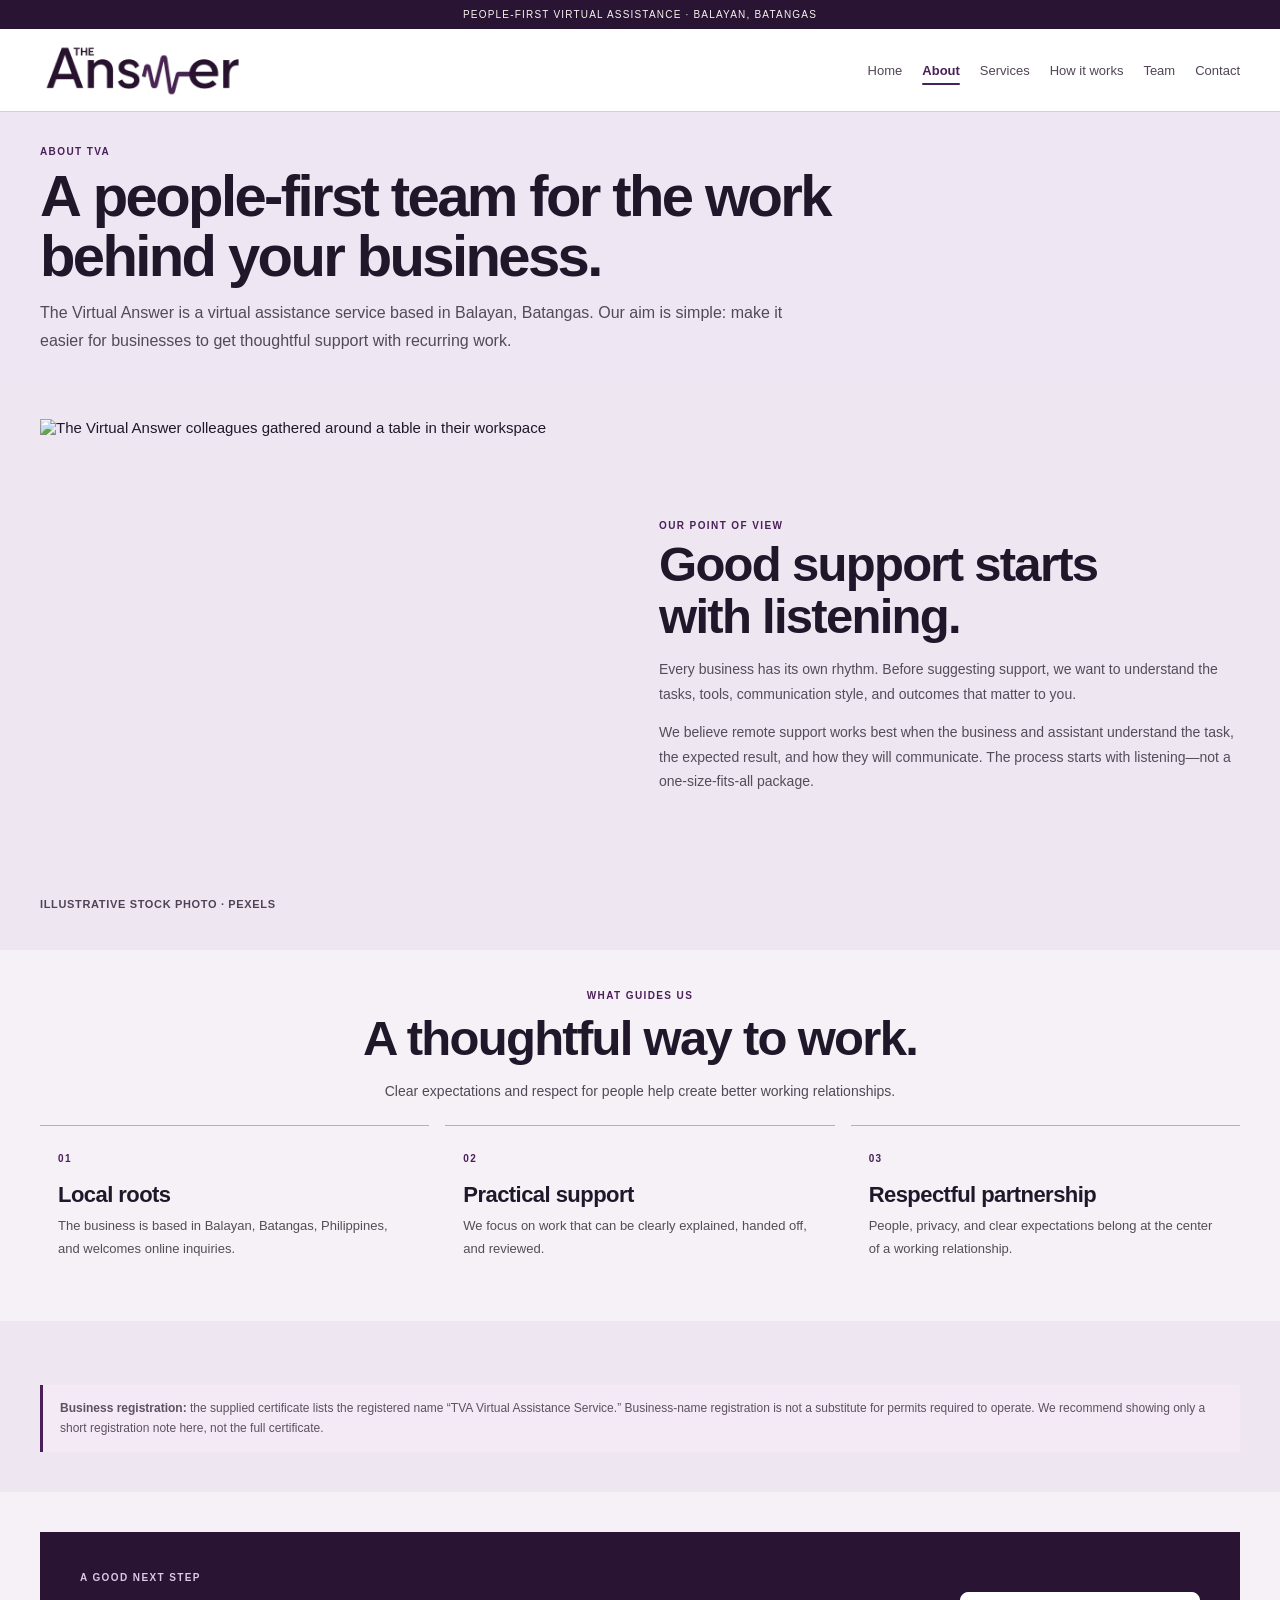
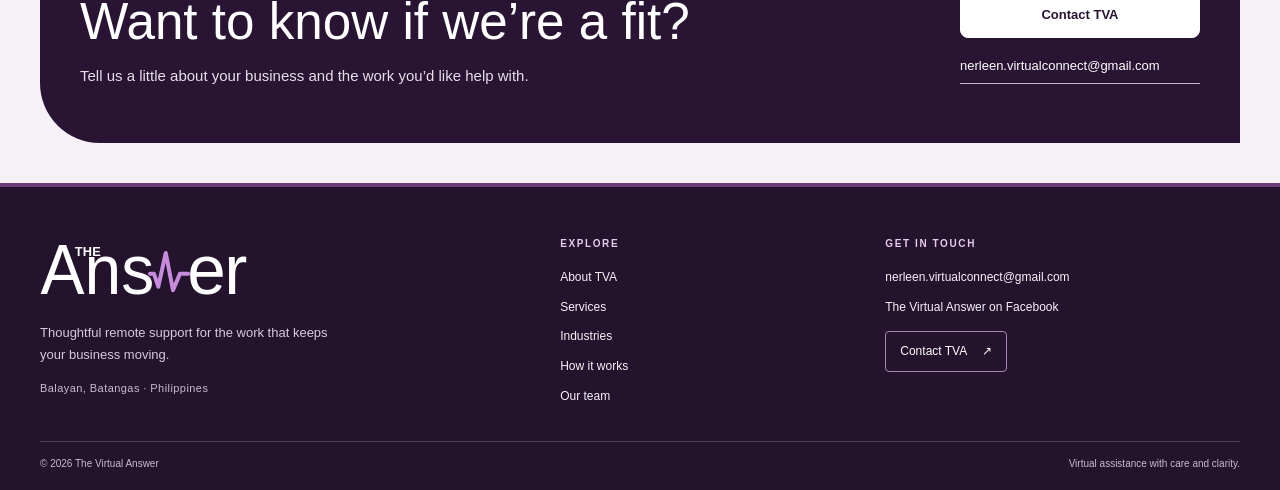
==== about.html @ 82f94e9c "Add files via upload" ====
<!doctype html><html lang="en"><head><meta charset="utf-8"><meta name="viewport" content="width=device-width,initial-scale=1"><meta name="theme-color" content="#30143A"><meta name="description" content="Learn about The Virtual Answer, a people-first virtual assistance service based in Balayan, Batangas."><title>About | The Virtual Answer</title><link rel="stylesheet" href="site.css"><link rel="icon" href="favicon.ico" sizes="any"><link rel="shortcut icon" href="favicon.ico"><link rel="icon" type="image/png" sizes="512x512" href="favicon.png"></head><body data-page="about"><div class="announcement">People-first virtual assistance · Balayan, Batangas</div><header><div class="wrap nav"><a class="brand" href="index.html" aria-label="The Virtual Answer home"><img class="brand-logo" src="the-answer-logo.png" alt="The Answer Virtual Assistance Service"></a><button class="menu" aria-label="Open menu" aria-expanded="false">☰</button><nav class="navlinks" aria-label="Main navigation"><a href="index.html">Home</a><a href="about.html">About</a><a href="services.html">Services</a><a href="how-it-works.html">How it works</a><a href="team.html">Team</a><a href="contact.html">Contact</a></nav></div></header><main><section class="pagehead"><div class="wrap"><div class="eyebrow">About TVA</div><h1>A people-first team for the work behind your business.</h1><p class="lead">The Virtual Answer is a virtual assistance service based in Balayan, Batangas. Our aim is simple: make it easier for businesses to get thoughtful support with recurring work.</p></div></section><section class="content"><div class="wrap photo-story"><figure><img src="assets/team-at-work.jpg" alt="The Virtual Answer colleagues gathered around a table in their workspace"><figcaption>Illustrative stock photo · Pexels</figcaption></figure><div><div class="eyebrow">Our point of view</div><h2 class="section-title">Good support starts with listening.</h2><p class="bodycopy">Every business has its own rhythm. Before suggesting support, we want to understand the tasks, tools, communication style, and outcomes that matter to you.</p><p class="bodycopy">We believe remote support works best when the business and assistant understand the task, the expected result, and how they will communicate. The process starts with listening—not a one-size-fits-all package.</p></div></div></section><section class="content"><div class="wrap"><div class="section-intro"><div class="eyebrow">What guides us</div><h2 class="section-title">A thoughtful way to work.</h2><p>Clear expectations and respect for people help create better working relationships.</p></div><div class="new-grid"><article class="new-card"><span class="eyebrow">01</span><h2>Local roots</h2><p>The business is based in Balayan, Batangas, Philippines, and welcomes online inquiries.</p></article><article class="new-card"><span class="eyebrow">02</span><h2>Practical support</h2><p>We focus on work that can be clearly explained, handed off, and reviewed.</p></article><article class="new-card"><span class="eyebrow">03</span><h2>Respectful partnership</h2><p>People, privacy, and clear expectations belong at the center of a working relationship.</p></article></div></div></section><section class="content"><div class="wrap notice"><strong>Business registration:</strong> the supplied certificate lists the registered name “TVA Virtual Assistance Service.” Business-name registration is not a substitute for permits required to operate. We recommend showing only a short registration note here, not the full certificate.</div></section><section class="content"><div class="wrap contactbox"><div><div class="eyebrow">A good next step</div><h2>Want to know if we’re a fit?</h2><p>Tell us a little about your business and the work you’d like help with.</p></div><div class="contactlinks"><a class="button" href="contact.html">Contact TVA </a><a href="mailto:nerleen.virtualconnect@gmail.com">nerleen.virtualconnect@gmail.com</a></div></div></section></main><footer class="site-footer"><div class="wrap footer-main"><div class="footer-brand"><a href="index.html" aria-label="The Virtual Answer home"><img class="footer-logo" src="the-answer-logo-light.svg" alt="The Virtual Answer"></a><p>Thoughtful remote support for the work that keeps your business moving.</p><span class="footer-location">Balayan, Batangas · Philippines</span></div><div class="footer-column"><h2>Explore</h2><a href="about.html">About TVA</a><a href="services.html">Services</a><a href="industries.html">Industries</a><a href="how-it-works.html">How it works</a><a href="team.html">Our team</a></div><div class="footer-column"><h2>Get in touch</h2><a href="mailto:nerleen.virtualconnect@gmail.com">nerleen.virtualconnect@gmail.com</a><a href="https://www.facebook.com/profile.php?id=61569814790833" target="_blank" rel="noopener noreferrer">The Virtual Answer on Facebook</a><a class="footer-contact" href="contact.html">Contact TVA <span aria-hidden="true">↗</span></a></div></div><div class="wrap footer-bottom"><span>© <span data-year>2026</span> The Virtual Answer</span><span>Virtual assistance with care and clarity.</span></div></footer><script src="site.js"></script></body></html>
---- site.css ----
:root{--paper:#F8F5FA;--white:#FFFEFF;--ink:#24152A;--muted:#66586C;--line:#E1D8E5;--plum:#542263;--plum-dark:#30143A;--lilac:#F0E6F4;--lime:#DCC8E7;--peach:#F3E1D1;--serif:Georgia,'Times New Roman',serif;--sans:Inter,'Aptos',Arial,sans-serif;--max:1160px}*{box-sizing:border-box}html{scroll-behavior:smooth}body{margin:0;background:var(--paper);color:var(--ink);font-family:var(--sans);-webkit-font-smoothing:antialiased}a{color:inherit}.wrap{width:min(var(--max),calc(100% - 56px));margin:auto}.announcement{background:var(--plum-dark);color:#f8f4ef;text-align:center;padding:9px 14px;font-size:11px;letter-spacing:.08em;text-transform:uppercase}header{position:sticky;top:0;z-index:5;background:rgba(248,245,250,.96);backdrop-filter:blur(12px);border-bottom:1px solid var(--line)}.nav{min-height:74px;display:flex;align-items:center;justify-content:space-between;gap:24px}.brand{display:flex;align-items:center;gap:10px;text-decoration:none}.mark{width:39px;height:39px;display:grid;place-items:center;border-radius:13px;background:var(--plum);color:var(--lime);font:700 20px var(--serif)}.brandname{font-weight:750;letter-spacing:-.03em}.brandname small{display:block;margin-top:4px;color:var(--muted);font-size:9px;letter-spacing:.12em;text-transform:uppercase}.navlinks{display:flex;align-items:center;gap:24px}.navlinks a{text-decoration:none;font-size:12px;color:#514456}.navlinks a:hover,.navlinks a[aria-current=page]{color:var(--plum)}.navlinks a[aria-current=page]{font-weight:750}.button{min-height:44px;padding:0 18px;display:inline-flex;align-items:center;justify-content:center;border-radius:999px;background:var(--plum);border:1px solid var(--plum);color:white;text-decoration:none;font-size:12px;font-weight:700;transition:.18s}.button:hover{background:var(--plum-dark);transform:translateY(-1px)}.button.secondary{background:transparent;color:var(--plum)}.button.secondary:hover{background:var(--lilac)}.menu{display:none;width:42px;height:42px;border:1px solid var(--line);background:var(--white);border-radius:50%;font-size:18px}.eyebrow{color:var(--plum);font-size:10px;font-weight:750;letter-spacing:.16em;text-transform:uppercase}.hero{padding:72px 0 76px}.hero-grid{display:grid;grid-template-columns:1.05fr .95fr;gap:48px;align-items:center}.hero h1,.pagehead h1{font:500 clamp(48px,6vw,76px)/.99 var(--serif);letter-spacing:-.05em;margin:18px 0}.hero h1 em{color:var(--plum)}.lead{max-width:610px;color:#5D4E63;font-size:16px;line-height:1.75}.actions{display:flex;flex-wrap:wrap;gap:11px;margin-top:25px}.illustration{min-height:380px;border-radius:30px;background:var(--lilac);padding:28px;display:grid;place-items:center;position:relative;overflow:hidden}.illustration:before,.illustration:after{content:'';position:absolute;border-radius:50%;background:var(--lime)}.illustration:before{width:110px;height:110px;right:9%;top:8%}.illustration:after{width:260px;height:260px;left:10%;bottom:-30%;background:#DCC8E7}.desk{position:relative;z-index:1;width:min(100%,390px);background:var(--white);border:1px solid #ffffff;border-radius:22px;padding:23px;box-shadow:0 20px 50px #30143A20;transform:rotate(-2deg)}.desk small{color:var(--muted)}.desk h2{font:500 30px var(--serif);margin:15px 0 8px}.task{border-top:1px solid var(--line);padding:12px 0;font-size:12px}.task b{margin-left:8px}.task i{display:inline-grid;place-items:center;width:22px;height:22px;border-radius:50%;background:var(--lime);font-style:normal;color:var(--plum)}.pagehead{padding:58px 0 42px;border-bottom:1px solid var(--line)}.pagehead h1{font-size:clamp(43px,5.2vw,66px);max-width:850px}.pagehead .lead{max-width:760px}.content{padding:60px 0}.section-title{font:500 clamp(34px,4vw,49px)/1.06 var(--serif);letter-spacing:-.04em;margin:13px 0 16px}.bodycopy{max-width:790px;color:#5D4E63;line-height:1.8;font-size:14px}.grid{display:grid;grid-template-columns:repeat(3,1fr);gap:14px}.card{padding:23px;border:1px solid var(--line);border-radius:17px;background:#fffefa9c}.card h2,.card h3{font:500 24px/1.08 var(--serif);margin:12px 0}.card p,.card li{font-size:13px;line-height:1.7;color:var(--muted)}.icon{width:39px;height:39px;border-radius:13px;background:var(--lilac);display:grid;place-items:center;color:var(--plum);font-size:19px}.two{display:grid;grid-template-columns:1fr 1fr;gap:40px;align-items:start}.callout{background:var(--plum-dark);color:white;border-radius:22px;padding:31px}.callout p{color:#E8DCF0;line-height:1.7}.callout h2{font:500 33px/1.04 var(--serif)}.steps{counter-reset:step}.step{border-top:1px solid var(--line);padding:22px 0;display:grid;grid-template-columns:65px 1fr;gap:18px}.step:before{counter-increment:step;content:'0' counter(step);color:var(--plum);font-weight:750;font-size:12px;letter-spacing:.1em}.step h3{font:500 24px var(--serif);margin:0 0 7px}.step p{font-size:13px;color:var(--muted);line-height:1.7;margin:0}.faq details{border-bottom:1px solid var(--line);padding:18px 0}.faq summary{font:500 21px var(--serif);cursor:pointer}.faq details p{max-width:760px;color:var(--muted);line-height:1.75;font-size:13px}.contactbox{background:var(--lilac);border-radius:25px;padding:38px;display:flex;align-items:center;justify-content:space-between;gap:28px}.contactbox h2{font:500 clamp(35px,4vw,52px)/1 var(--serif);margin:13px 0}.contactbox p{color:#615367;line-height:1.7}.contactlinks{display:grid;gap:10px;min-width:240px}.contactlinks a:not(.button){font-size:13px;text-decoration:none;padding:10px 0;border-bottom:1px solid #C9B5D2}.notice{padding:14px 17px;background:#F3EAF5;border-left:3px solid var(--plum);font-size:12px;line-height:1.65;color:#5E5162;margin-top:24px}footer{border-top:1px solid var(--line);padding:24px 0 30px}.foot{display:flex;align-items:center;justify-content:space-between;gap:24px}.footbrand{display:flex;align-items:center;gap:10px;font-weight:700;font-size:12px}.footmeta{text-align:right;color:var(--muted);font-size:11px;line-height:1.7}.focus:focus-visible,a:focus-visible,button:focus-visible,summary:focus-visible{outline:3px solid #704282;outline-offset:4px}@media(max-width:850px){.nav{position:relative}.menu{display:block}.navlinks{display:none;position:absolute;top:100%;left:-1px;right:-1px;padding:14px 20px 21px;background:var(--paper);border:1px solid var(--line);border-top:0;box-shadow:0 14px 24px #30143A10;flex-direction:column;align-items:stretch;gap:0}.navlinks.open{display:flex}.navlinks a{font-size:13px;padding:12px 0;border-bottom:1px solid var(--line)}.navlinks .button{margin-top:12px}.hero-grid{gap:26px}.grid{grid-template-columns:repeat(2,1fr)}}@media(max-width:680px){.wrap{width:min(100% - 34px,var(--max))}.nav{min-height:66px}.navlinks{padding:12px 17px 18px}.hero{padding:48px 0}.hero-grid,.two{grid-template-columns:1fr;gap:25px}.hero h1{font-size:clamp(48px,13vw,65px)}.illustration{min-height:320px;padding:19px}.pagehead{padding:42px 0 30px}.pagehead h1{font-size:clamp(42px,12vw,58px)}.content{padding:43px 0}.grid{grid-template-columns:1fr}.contactbox{display:block;padding:27px 22px}.contactlinks{margin-top:20px;min-width:0}.foot{align-items:flex-start;flex-direction:column}.footmeta{text-align:left}}@media(prefers-reduced-motion:reduce){html{scroll-behavior:auto}*,*::before,*::after{transition:none!important}}

/* Homepage: service-led, high-clarity layout inspired by modern VA sites. */
.hero{padding:64px 0 68px}.hero h1{max-width:650px}.hero-location{margin:22px 0 0;color:var(--muted);font-size:12px}.illustration{background:#F0E6F4}.illustration:before{background:var(--lime)}.illustration-stamp{position:absolute;z-index:2;bottom:8%;right:5%;width:92px;height:92px;border-radius:50%;background:var(--peach);display:grid;place-content:center;text-align:center;font-size:9px;font-weight:800;line-height:1.4;letter-spacing:.08em;transform:rotate(8deg);color:var(--plum-dark)}.proof-strip{background:#fffefa;border-block:1px solid var(--line)}.proof-row{min-height:82px;display:flex;align-items:center;justify-content:space-between;gap:20px}.proof-intro{font:500 17px var(--serif);color:var(--ink)}.proof-item{font-size:12px;color:#594B5F}.proof-item span{font-size:10px;font-weight:750;color:var(--plum);margin-right:8px}.workflow-band{background:var(--plum-dark);color:#fff;padding:76px 0}.workflow-inner{display:grid;grid-template-columns:.9fr 1.1fr;gap:70px}.workflow-band .eyebrow{color:var(--lime)}.workflow-heading h2{font:500 clamp(38px,4.2vw,54px)/1.02 var(--serif);letter-spacing:-.04em;margin:15px 0}.workflow-heading p{max-width:420px;font-size:14px;line-height:1.75;color:#E1D8E5}.workflow-list article{display:grid;grid-template-columns:44px 1fr;gap:17px;padding:18px 0;border-top:1px solid #ffffff40}.workflow-list article>span{color:var(--lime);font-weight:750;font-size:11px;letter-spacing:.1em}.workflow-list h3{font:500 23px var(--serif);margin:0 0 6px}.workflow-list p{font-size:12px;line-height:1.65;color:#E1D8E5;margin:0}.local-card{background:var(--lilac);padding:34px;border-radius:24px;min-height:290px;display:flex;flex-direction:column;align-items:flex-start;justify-content:center}.local-card .local-mark{width:46px;height:46px;border-radius:50%;display:grid;place-items:center;background:var(--plum);color:white;font-size:24px;margin-bottom:25px}.local-card h3{font:500 34px/1.07 var(--serif);margin:13px 0}.local-card p{font-size:13px;color:#5C4E62;line-height:1.7}.local-card a{font-weight:700;font-size:12px;color:var(--plum)}.faq-preview{background:#fffefa}.faq-preview .faq{border-top:1px solid var(--line)}.faq-preview .faq details:first-child{padding-top:18px}.card a{display:inline-block;margin-top:10px;color:var(--plum);font-weight:700;font-size:12px;text-decoration:none}.card a:hover{text-decoration:underline}.workflow-heading .button.secondary{border-color:#C9B5D2;color:#fff}.workflow-heading .button.secondary:hover{background:#ffffff20}.proof-row{flex-wrap:wrap}@media(max-width:850px){.proof-row{justify-content:flex-start;padding:18px 0}.proof-intro{width:100%}.workflow-inner{grid-template-columns:1fr;gap:35px}}@media(max-width:680px){.hero{padding:45px 0 50px}.hero-grid{gap:26px}.proof-row{gap:13px 20px}.proof-item{font-size:11px}.workflow-band{padding:53px 0}.workflow-inner{gap:25px}.local-card{min-height:250px;padding:26px}}

/* High-resolution vector brand logo */
.brand-logo{display:block;width:clamp(150px,16vw,205px);height:auto;flex:0 0 auto}.footer-logo{width:180px}@media(max-width:680px){.brand-logo{width:150px}}

/* Photo-led identity and page layouts for The Virtual Answer */
.new-hero{padding:60px 0 64px;background:linear-gradient(110deg,#f5eff8,#fff 64%,#fbf8fc)}.new-hero-grid{display:grid;grid-template-columns:1fr 1.04fr;gap:54px;align-items:center}.new-hero h1{font:500 clamp(46px,5.8vw,72px)/.98 var(--serif);letter-spacing:-.055em;margin:18px 0 20px;max-width:620px}.new-hero h1 em{font-style:normal;color:var(--plum)}.new-hero-copy .lead{max-width:560px}.hero-photo{margin:0;position:relative}.hero-photo img{display:block;width:100%;height:390px;object-fit:cover;object-position:center 42%;border-radius:26px}.hero-photo figcaption{font-size:11px;color:var(--muted);margin:10px 4px 0}.new-ribbon{background:#fff;border-block:1px solid var(--line)}.ribbon-inner{min-height:76px;display:flex;align-items:center;justify-content:space-between;gap:18px;flex-wrap:wrap}.ribbon-inner span{font-size:12px;color:var(--muted)}.ribbon-inner span:first-child{font:500 19px var(--serif);color:var(--ink)}.ribbon-inner .registration-note{width:100%;text-align:center;padding:0 0 12px;font-size:11px;color:#594B5F}.section-intro{max-width:700px;margin:0 auto 34px;text-align:center}.section-intro .section-title{margin:12px 0}.section-intro>p{font-size:14px;line-height:1.75;color:var(--muted)}.new-grid{display:grid;grid-template-columns:repeat(3,minmax(0,1fr));gap:14px}.new-card{min-height:206px;padding:26px;background:#fff;border:1px solid var(--line);border-radius:19px;transition:transform .18s,border-color .18s,box-shadow .18s}.new-card:hover{transform:translateY(-3px);border-color:#c9b5d2;box-shadow:0 12px 28px #30143a0d}.new-card h2{font:500 25px/1.05 var(--serif);margin:25px 0 10px}.new-card p{font-size:13px;line-height:1.7;color:var(--muted);margin:0}.photo-story{display:grid;grid-template-columns:1fr 1fr;gap:56px;align-items:center}.photo-story.reverse figure{order:2}.photo-story figure{margin:0}.photo-story img{width:100%;height:370px;object-fit:cover;object-position:center;border-radius:24px;display:block}.photo-story .section-title{max-width:520px}.text-link{display:inline-block;color:var(--plum);font-weight:700;font-size:13px;margin-top:10px;text-decoration:none}.text-link:hover{text-decoration:underline}.pagehead{padding:60px 0 28px}.pagehead h1{max-width:820px;margin:14px 0;font-size:clamp(43px,5vw,64px)}.pagehead .lead{max-width:720px}.team-gallery{display:grid;grid-template-columns:1fr 1fr;gap:16px}.team-gallery figure{margin:0;background:#fff;border:1px solid var(--line);padding:9px;border-radius:18px}.team-gallery figure:first-child{grid-column:span 2}.team-gallery img{width:100%;height:280px;display:block;object-fit:cover;border-radius:12px}.team-gallery figure:first-child img{height:400px}.team-gallery figcaption{font-size:12px;color:var(--muted);padding:10px 7px 4px}.contact-layout{display:grid;grid-template-columns:1.15fr .85fr;gap:20px}.contact-card{padding:40px;border-radius:24px;background:#fff;border:1px solid var(--line)}.contact-card h2{font:500 37px/1.08 var(--serif);margin:15px 0}.contact-card p{max-width:500px;color:var(--muted);font-size:14px;line-height:1.75}.contact-email a{color:var(--plum);font-weight:700}.faq-list{max-width:800px}.faq-item{padding:19px 0;border-top:1px solid var(--line)}.faq-item summary{font:500 21px var(--serif);cursor:pointer}.faq-item p{max-width:720px;color:var(--muted);font-size:14px;line-height:1.75}.footbrand p{max-width:290px;color:var(--muted);font-size:12px;line-height:1.7}.footmeta a{text-decoration:none}.footmeta a:hover{color:var(--plum)}
@media(max-width:850px){.new-hero-grid,.photo-story,.contact-layout{grid-template-columns:1fr}.new-hero-grid{gap:32px}.new-hero{padding:45px 0}.hero-photo img{height:min(62vw,400px)}.photo-story{gap:28px}.photo-story.reverse figure{order:0}.photo-story img{height:min(66vw,390px)}.new-grid{grid-template-columns:repeat(2,minmax(0,1fr))}.contact-card{padding:30px}.team-gallery figure:first-child img{height:330px}}
@media(max-width:560px){.new-hero h1{font-size:45px}.ribbon-inner{padding:16px 0;justify-content:flex-start}.ribbon-inner span{width:calc(50% - 10px)}.ribbon-inner span:first-child{width:100%}.new-grid{grid-template-columns:1fr;gap:10px}.new-card{min-height:0;padding:22px}.new-card h2{margin:18px 0 8px}.pagehead{padding:42px 0 18px}.team-gallery{grid-template-columns:1fr}.team-gallery figure:first-child{grid-column:auto}.team-gallery img,.team-gallery figure:first-child img{height:auto;max-height:360px}.contact-card{padding:24px}}

/* Professional finish: restrained brand color, consistent type, navigation and accessible focus */
:root{--paper:#F7F8FA;--white:#FFFFFF;--ink:#21172A;--muted:#625B68;--line:#E3DDE8;--plum:#4B2059;--plum-dark:#291433;--lilac:#F1EAF5;--lime:#DCC7E8;--peach:#F2E4D8;--serif:'Aptos Display','Segoe UI',Arial,sans-serif;--sans:'Aptos','Segoe UI',Arial,sans-serif;--max:1200px}
body{background:var(--paper);color:var(--ink);font-size:15px}header{background:rgba(255,255,255,.96)}.announcement{background:var(--plum-dark);letter-spacing:.11em}.nav{min-height:82px}.navlinks{gap:20px}.navlinks a{font-size:13px}.navlinks a[aria-current=page]{color:var(--plum);font-weight:700}.button{min-height:46px;border-radius:8px;padding-inline:20px;font-size:13px;box-shadow:none}.button:hover{transform:translateY(-1px)}.button.secondary{border-color:#BDA8C8}.eyebrow{font-size:10px;letter-spacing:.14em}.content{padding:76px 0}.pagehead{padding:66px 0 42px}.pagehead h1,.new-hero h1{font-weight:700;letter-spacing:-.045em}.pagehead h1{font-size:clamp(42px,5vw,62px);line-height:1.04}.lead{font-size:16px;line-height:1.75;color:#524A58}.new-hero{background:linear-gradient(115deg,#f1eaf5 0%,#fff 62%);padding-block:68px}.new-hero-grid{gap:64px}.hero-photo img{height:450px;border-radius:18px;object-position:center 38%}.hero-photo figcaption{font-size:11px}.hero-photo figcaption a{color:var(--plum);text-underline-offset:2px}.new-ribbon{background:#fff}.ribbon-inner{min-height:76px}.ribbon-inner .registration-note{color:#55435E}.section-intro{max-width:740px;margin-bottom:40px}.section-intro .section-title,.section-title{font-weight:650;letter-spacing:-.035em}.new-grid{gap:16px}.new-card{border-radius:14px;padding:28px;min-height:216px;box-shadow:0 1px 2px #21172a07}.new-card:hover{box-shadow:0 12px 26px #29143310}.new-card h2{font-weight:650;font-size:24px;letter-spacing:-.025em;line-height:1.15}.new-card p,.bodycopy{color:#544D59;line-height:1.75}.photo-story{gap:64px}.photo-story img{border-radius:18px}.contactbox{border-radius:18px;background:#291433;padding:40px;color:#fff}.contactbox .eyebrow{color:#DCC7E8}.contactbox p{color:#E6DFEA}.contactbox .contactlinks a:not(.button){color:#fff}.contactbox .button{background:#fff;color:var(--plum);border-color:#fff}.contact-card,.local-card{border-radius:18px}.local-card{background:#F1EAF5}.team-gallery figure{border-radius:14px}.faq-item summary{font-family:var(--sans);font-weight:650;font-size:17px}.foot{gap:40px;padding-block:34px}.footmeta{font-size:12px;line-height:1.8;color:var(--muted)}.registration-note{line-height:1.5}.button:focus-visible,.navlinks a:focus-visible,.text-link:focus-visible,.footmeta a:focus-visible{outline:3px solid #9B6BAE;outline-offset:3px}
@media(max-width:900px){.nav{gap:12px}.menu{display:block;cursor:pointer}.navlinks{display:none;position:absolute;top:100%;left:0;right:0;background:white;border-bottom:1px solid var(--line);padding:12px 24px 20px;box-shadow:0 14px 24px #21172a12;align-items:stretch;gap:0}.navlinks.open{display:flex;flex-direction:column}.navlinks a{padding:12px 4px}.navlinks a.button{margin-top:8px}.new-hero-grid{gap:36px}.hero-photo img{height:390px}}
@media(max-width:680px){.wrap{width:calc(100% - 36px)}.nav{min-height:70px}.brand-logo{width:148px}.new-hero{padding:42px 0}.new-hero-grid{gap:28px}.new-hero h1{font-size:clamp(40px,11vw,52px)}.hero-photo img{height:360px}.content{padding:52px 0}.pagehead{padding:44px 0 26px}.pagehead h1{font-size:clamp(38px,10vw,48px)}.new-grid{grid-template-columns:1fr}.new-card{min-height:0}.photo-story{gap:24px}.photo-story img{height:280px}.contactbox{padding:28px 22px}.team-gallery img,.team-gallery figure:first-child img{height:260px;object-fit:cover}.ribbon-inner .registration-note{text-align:left;padding-top:6px}.contact-layout{grid-template-columns:1fr}}
@media(prefers-reduced-motion:reduce){.new-card,.button{transition:none}}
.full-hero{position:relative;isolation:isolate;min-height:clamp(620px,78vh,820px);width:100%;overflow:hidden;display:flex;align-items:flex-end;background:#21172a;color:#fff}.full-hero-image,.full-hero-shade{position:absolute;inset:0;width:100%;height:100%}.full-hero-image{z-index:-2;object-fit:cover;object-position:center 42%}.full-hero-shade{z-index:-1;background:linear-gradient(180deg,rgba(18,10,24,.02) 18%,rgba(20,11,27,.18) 45%,rgba(20,11,27,.83) 100%)}.full-hero-content{padding-top:90px;padding-bottom:88px;text-align:center;max-width:900px}.full-hero-content .eyebrow{color:#F0E2F6}.full-hero-content h1{max-width:820px;margin:18px auto 14px;font:700 clamp(46px,6vw,76px)/1.01 var(--sans);letter-spacing:-.055em;color:#fff}.full-hero-content h1 em{font-style:normal;color:#E5C9F1}.full-hero-content>p{max-width:640px;margin:0 auto;color:#F6F1F7;font-size:17px;line-height:1.65}.full-hero-content .actions{justify-content:center;margin-top:27px}.full-hero-content .button{background:#F0E2F6;border-color:#F0E2F6;color:#291433;box-shadow:0 5px 20px #0003}.full-hero-content .button:hover{background:#fff;border-color:#fff}.full-hero-content .button.secondary{background:#ffffff12;border-color:#ffffffb3;color:#fff;backdrop-filter:blur(6px)}.full-hero-credit{display:inline-block;margin-top:24px;font-size:11px;color:#F2EAF5}.full-hero-credit a{color:#fff;text-underline-offset:3px}.hero-scroll{position:absolute;bottom:24px;left:50%;transform:translateX(-50%);width:38px;height:38px;border:1px solid #ffffff8c;border-radius:50%;display:grid;place-items:center;text-decoration:none;color:#fff;font-size:18px;transition:background .15s}.hero-scroll:hover{background:#ffffff26}
@media(max-width:680px){.full-hero{min-height:calc(100svh - 100px);min-height:max(640px,calc(90svh - 80px));align-items:flex-end}.full-hero-image{object-position:53% center}.full-hero-shade{background:linear-gradient(180deg,rgba(18,10,24,.02) 0%,rgba(20,11,27,.18) 35%,rgba(20,11,27,.88) 100%)}.full-hero-content{padding:70px 18px 74px}.full-hero-content h1{font-size:clamp(40px,11vw,54px)}.full-hero-content>p{font-size:15px}.full-hero-content .actions{gap:9px}.full-hero-content .button{min-height:44px;padding-inline:15px}.hero-scroll{bottom:16px}}




/* ===================== MOTION LAYER (refined) ===================== */
@view-transition{navigation:auto}
header{view-transition-name:site-header}
::view-transition-old(root){animation:vtOut .2s ease both}
::view-transition-new(root){animation:vtIn .4s cubic-bezier(.2,.7,.2,1) both}
@keyframes vtOut{to{opacity:0}}
@keyframes vtIn{from{opacity:0}}
@keyframes rise{from{opacity:0;translate:0 16px}}
@keyframes wordUp{from{translate:0 110%}}
@keyframes kb{from{scale:1.2}}
@keyframes shadeIn{from{opacity:0}}
@keyframes nudge{50%{translate:0 5px}}
@keyframes tick{from{opacity:0;translate:-6px 0}}

/* Scroll progress + header that tightens on scroll */
.va-progress{position:fixed;inset:0 0 auto 0;height:2px;z-index:50;pointer-events:none;transform-origin:0 50%;transform:scaleX(0);background:linear-gradient(90deg,#9B6BAE,var(--plum))}
header{transition:box-shadow .35s}
.nav{transition:min-height .35s cubic-bezier(.2,.7,.2,1)}
.brand-logo{transition:transform .35s cubic-bezier(.2,.7,.2,1);transform-origin:left center}
header.scrolled{box-shadow:0 8px 24px #29143314}
header.scrolled .nav{min-height:62px}
header.scrolled .brand-logo{transform:scale(.9)}
@media(min-width:901px){
.navlinks a:not(.button){position:relative}
.navlinks a:not(.button)::after{content:'';position:absolute;left:0;right:0;bottom:-7px;height:2px;border-radius:2px;background:var(--plum);transform:scaleX(0);transform-origin:right;transition:transform .35s cubic-bezier(.2,.7,.2,1)}
.navlinks a:not(.button):hover::after,.navlinks a[aria-current=page]::after{transform:scaleX(1);transform-origin:left}}
/* Mobile menu: panel and links ease in when opened */
@media(max-width:900px){.navlinks.open{animation:rise .25s ease both}.navlinks.open a{animation:tick .35s cubic-bezier(.2,.7,.2,1) both}.navlinks.open a:nth-child(1){animation-delay:0.03s}.navlinks.open a:nth-child(2){animation-delay:0.06s}.navlinks.open a:nth-child(3){animation-delay:0.09s}.navlinks.open a:nth-child(4){animation-delay:0.12s}.navlinks.open a:nth-child(5){animation-delay:0.15s}.navlinks.open a:nth-child(6){animation-delay:0.18s}.navlinks.open a:nth-child(7){animation-delay:0.21s}.navlinks.open a:nth-child(8){animation-delay:0.24s}}

/* Buttons: soft sheen + small lift */
.button{position:relative;overflow:hidden;transition:background .18s,color .18s,box-shadow .3s,translate .3s cubic-bezier(.2,.7,.2,1)}
.button::after{content:'';position:absolute;inset:0;pointer-events:none;background:linear-gradient(105deg,transparent 40%,#ffffff40 50%,transparent 60%);translate:-130% 0}
.button:hover{translate:0 -1px;box-shadow:0 8px 18px #4b205933}
.button:hover::after{translate:130% 0;transition:translate .7s cubic-bezier(.2,.7,.2,1)}
.text-link{background:linear-gradient(currentColor,currentColor) 0 100%/0 1px no-repeat;padding-bottom:3px;transition:background-size .35s cubic-bezier(.2,.7,.2,1)}
.text-link:hover{background-size:100% 1px}

/* Hero: the one orchestrated moment (plays on load) */
.full-hero-image{scale:1.12;translate:0 var(--py,0px);animation:kb 2.4s cubic-bezier(.16,.84,.24,1) both}
.full-hero-shade{animation:shadeIn 1.6s ease both}
.full-hero h1,.new-hero h1,.hero h1,.pagehead h1{animation:rise .8s .2s cubic-bezier(.2,.7,.2,1) both}
h1.is-split{animation:none}
.is-split .w{display:inline-block;overflow:hidden;vertical-align:top;padding:.08em .05em .14em;margin:-.08em -.05em -.14em}
.is-split .wi{display:inline-block;animation:wordUp .9s cubic-bezier(.16,.84,.24,1) both;animation-delay:calc(.25s + var(--i) * 60ms)}
.full-hero-content>:not(h1),.new-hero-copy>:not(h1),.pagehead>.wrap>:not(h1){animation:rise .8s .7s cubic-bezier(.2,.7,.2,1) both}
.full-hero-content>.eyebrow,.new-hero-copy>.eyebrow,.pagehead .eyebrow{animation-delay:.1s}
.full-hero-content .actions,.new-hero-copy .actions{animation-delay:.9s}
.full-hero-credit{animation-delay:1.1s!important}
.hero-scroll{animation:rise 1s 1.3s both,nudge 2.6s 2.5s ease-in-out infinite}

/* Scroll reveals: quiet fade + short rise, no blur (classes added by JS, removed when done) */
.anim .rv{opacity:0;transition:opacity .7s ease var(--d,0ms),translate .7s cubic-bezier(.2,.7,.2,1) var(--d,0ms),clip-path 1.1s cubic-bezier(.7,0,.2,1) var(--d,0ms)}
.anim .rv.up{translate:0 14px}
.anim .rv.pop{translate:0 20px}
.anim .rv.line{translate:0 10px;position:relative;border-top-color:transparent!important}
.anim .rv.pic{opacity:1;clip-path:inset(0 0 100% 0 round var(--r,18px))}
.anim .rv.pic img{scale:1.12;transition:scale 1.4s cubic-bezier(.16,.84,.24,1) var(--d,0ms)}
.anim .rv.in{opacity:1;translate:none;clip-path:inset(0 0 0 0 round var(--r,18px))}
.anim .rv.pic.in img{scale:1}
.anim .rv.line::after{content:'';position:absolute;left:0;right:0;top:-1px;height:1px;background:var(--rl,var(--line));transform:scaleX(0);transform-origin:left;transition:transform 1s cubic-bezier(.7,0,.2,1) var(--d,0ms)}
.anim .rv.line.in::after{transform:none}
.anim .rv.line:before{opacity:0;transition:opacity .6s ease calc(var(--d,0ms) + .3s)}
.anim .rv.line.in:before{opacity:1}
.team-gallery figure{--r:14px}
.workflow-list article{--rl:#ffffff40}
.step{position:relative}

/* Cards: calm hover response + cursor spotlight (mouse devices only) */
.new-card,.card,.local-card{transition:translate .35s cubic-bezier(.2,.7,.2,1),border-color .35s,box-shadow .35s}
@media(hover:hover){
.new-card,.card,.local-card{position:relative;isolation:isolate;overflow:hidden}
.new-card:hover,.card:hover,.local-card:hover{translate:0 -3px;border-color:#CDB7D8;box-shadow:0 14px 30px #4b20591a}
.new-card::before,.card::before,.local-card::before{content:'';position:absolute;inset:0;z-index:-1;border-radius:inherit;opacity:0;transition:opacity .4s;background:radial-gradient(280px circle at var(--mx,50%) var(--my,50%),#EBDDF3 0,#F7F1FA 45%,transparent 72%)}
.new-card:hover::before,.card:hover::before,.local-card:hover::before{opacity:1}}

/* FAQ: answers respond to the click */
details[open]>:not(summary){animation:rise .35s cubic-bezier(.2,.7,.2,1) both}
.faq-item summary,.faq summary{transition:color .2s}
.faq-item summary:hover,.faq summary:hover{color:var(--plum)}

@media(prefers-reduced-motion:reduce){
*,*::before,*::after{animation:none!important;transition:none!important}
.full-hero-image{scale:1;translate:none}.va-progress{display:none}
::view-transition-old(root),::view-transition-new(root){animation:none}}

/* Page-specific image stories and more varied editorial layouts */
.visual-intro{padding:26px 0 66px}.visual-intro-inner{display:grid;grid-template-columns:minmax(0,1.05fr) minmax(300px,.95fr);gap:clamp(28px,6vw,76px);align-items:center}.visual-intro figure{margin:0;position:relative;min-width:0}.visual-intro figure img{display:block;width:100%;height:clamp(290px,38vw,480px);object-fit:cover;object-position:center;border-radius:20px}.visual-intro figcaption{position:absolute;right:13px;bottom:12px;padding:7px 10px;border-radius:4px;background:#fff;color:#4c3c51;font-size:10px}.visual-copy{padding:20px 0}.visual-copy h2{font:700 clamp(32px,4.2vw,52px)/1.04 var(--sans);letter-spacing:-.045em;margin:15px 0}.visual-copy p{max-width:530px;color:#5a5260;line-height:1.8;font-size:15px}.visual-side .visual-intro-inner{grid-template-columns:.9fr 1.1fr}.visual-side figure{order:2}.visual-side .visual-copy{order:1;padding:34px;background:#f1eaf5;border-radius:20px 5px 20px 5px}.visual-overlap .visual-intro-inner{position:relative;display:block;min-height:390px}.visual-overlap figure{width:72%;margin-left:auto}.visual-overlap figure img{height:430px}.visual-overlap .visual-copy{position:absolute;left:0;bottom:20px;width:min(510px,56%);padding:34px;background:#fff;border:1px solid var(--line);box-shadow:0 18px 50px #29143318;border-radius:4px 18px 4px 18px}.visual-banner{background:var(--plum-dark);color:#fff;padding:60px 0}.visual-banner .visual-intro-inner{grid-template-columns:1.25fr .75fr}.visual-banner figure img{height:330px}.visual-banner .visual-copy h2{color:#fff}.visual-banner .visual-copy p{color:#eee7f1}.visual-banner .visual-copy .eyebrow{color:#e4c9ef}.visual-banner figcaption{background:#24152A;color:#fff}.visual-caption figure img{height:330px}.visual-caption .visual-intro-inner{grid-template-columns:.8fr 1.2fr}.visual-caption .visual-copy{border-left:3px solid var(--plum);padding:16px 0 16px 34px}.new-card{position:relative;overflow:hidden;border:1px solid #e4dce9;border-top:3px solid #6b3a7c;border-radius:4px 16px 4px 16px;background:linear-gradient(145deg,#fff 65%,#f8f3fa);box-shadow:0 5px 18px #2914330a}.new-card:nth-child(3n+2){border-top-color:#b487c2;background:linear-gradient(145deg,#fff 60%,#f3eef7)}.new-card:nth-child(3n){border-top-color:#d7b38d;background:linear-gradient(145deg,#fff 60%,#faf4ef)}.new-card h2{font-size:23px}.new-card:after{content:'';position:absolute;right:-34px;top:-38px;width:90px;height:90px;border:1px solid #6b3a7c1f;border-radius:50%;pointer-events:none}.card{border-radius:5px 17px 5px 17px;background:#fff;box-shadow:0 8px 22px #2914330d}.card:nth-child(even){background:#f4eff7}.contactbox{border-radius:5px 22px 5px 22px}.pagehead{border-bottom:0}.announcement{font-size:10px;letter-spacing:.12em}
@media(max-width:980px){.visual-intro-inner,.visual-side .visual-intro-inner,.visual-banner .visual-intro-inner,.visual-caption .visual-intro-inner{grid-template-columns:1fr;gap:24px}.visual-side figure{order:0}.visual-side .visual-copy{order:0}.visual-intro figure img{height:min(60vw,430px)}.visual-overlap .visual-intro-inner{min-height:0}.visual-overlap figure{width:100%}.visual-overlap .visual-copy{position:relative;left:auto;bottom:auto;width:100%;margin-top:-35px}.visual-banner{padding:40px 0}.visual-caption .visual-copy{border-left:0;border-top:3px solid var(--plum);padding:22px 0 0}}
@media(max-width:680px){.visual-intro{padding:18px 0 44px}.visual-intro figure img,.visual-banner figure img,.visual-caption figure img,.visual-overlap figure img{height:260px;border-radius:15px}.visual-side .visual-copy,.visual-overlap .visual-copy{padding:24px}.visual-overlap .visual-copy{margin-top:-18px}.visual-copy h2{font-size:34px}.visual-banner{padding:36px 0}.new-card{min-height:0}.new-card h2{font-size:21px}}

/* Less empty canvas: tighter rhythm, richer section color, and photography first */
:root{--paper:#F5F1F7;--muted:#514956;--line:#D8CCDF}
body{background:#F5F1F7}
.content{padding:40px 0}
.pagehead{padding:34px 0 24px;background:#EEE6F2}
.pagehead h1{max-width:900px;font-size:clamp(38px,4.8vw,58px);margin:9px 0 12px}
.pagehead .lead{max-width:760px;margin:0}
.section-intro{margin-bottom:22px}
.section-title{margin:8px 0 12px}
main>section.content:nth-of-type(even){background:#EEE7F2}
main>section.content.visual-intro{background:transparent}
.new-card{min-height:0;padding:22px 18px 20px;border:0;border-top:1px solid #bca9c5;border-radius:0;background:transparent!important;box-shadow:none!important}
.new-card:nth-child(3n+2),.new-card:nth-child(3n){border-top-color:#bca9c5}
.new-card:after{display:none}
.new-card h2{margin:17px 0 8px;font-size:22px}
.new-card p{max-width:380px}
.new-card:hover{transform:translateY(-2px);border-color:#6b3a7c}
.card{border:0;border-top:1px solid #bca9c5;border-radius:0;background:transparent!important;box-shadow:none!important;padding:22px 16px}
.team-gallery{grid-template-columns:repeat(12,minmax(0,1fr));align-items:start;gap:20px}
.team-gallery figure,.team-gallery figure:first-child{grid-column:auto;background:transparent;border:0;border-radius:0;padding:0}
.team-gallery figure:nth-child(1){grid-column:1 / span 7}
.team-gallery figure:nth-child(2){grid-column:9 / span 4;margin-top:80px}
.team-gallery figure:nth-child(3){grid-column:4 / span 6;margin-top:-34px}
.team-gallery img,.team-gallery figure:first-child img{height:clamp(250px,33vw,420px);border-radius:0;object-fit:cover}
.team-gallery figure:nth-child(2) img{height:clamp(220px,27vw,340px)}
.team-gallery figcaption{padding:9px 0;color:#62596A;font-size:11px;text-transform:uppercase;letter-spacing:.08em}
.photo-story{gap:38px}
.photo-story img{height:clamp(300px,38vw,470px);border-radius:0}
.visual-intro{padding:24px 0 38px}
.visual-intro figure img{height:clamp(300px,37vw,450px);border-radius:0}
.visual-side .visual-copy{border-radius:0 0 0 72px;background:#E9DDEE}
.visual-overlap .visual-copy{border:0;box-shadow:none;border-radius:0 0 0 64px;background:#EEE6F2}
.visual-banner{background:#392044!important;padding:40px 0!important}
.visual-banner figure img{height:clamp(270px,30vw,360px)}
.new-ribbon{background:#392044;border:0;color:#fff}
.ribbon-inner span,.ribbon-inner span:first-child,.ribbon-inner .registration-note{color:#fff}
.ribbon-inner .registration-note{padding:0 0 12px}
.contactbox{border-radius:0 0 0 60px}
.contact-card,.local-card{border-radius:0;border:0}
.visual-intro img,.photo-story img,.team-gallery img{display:block;opacity:1;visibility:visible}
@media(max-width:850px){.content{padding:34px 0}.team-gallery figure:nth-child(1){grid-column:1 / span 7}.team-gallery figure:nth-child(2){grid-column:9 / span 4;margin-top:46px}.team-gallery figure:nth-child(3){grid-column:3 / span 8;margin-top:-20px}}
@media(max-width:680px){.pagehead{padding:28px 0 20px}.pagehead h1{font-size:38px}.content{padding:30px 0}.team-gallery{grid-template-columns:1fr;gap:18px}.team-gallery figure:nth-child(1),.team-gallery figure:nth-child(2),.team-gallery figure:nth-child(3){grid-column:1;margin:0}.team-gallery img,.team-gallery figure:first-child img,.team-gallery figure:nth-child(2) img{height:260px}.visual-intro{padding:18px 0 30px}.visual-intro figure img,.visual-banner figure img,.visual-caption figure img,.visual-overlap figure img{height:255px}.visual-overlap .visual-copy{margin-top:-10px}.ribbon-inner{min-height:unset;padding:18px 0}.new-card{padding:19px 12px}.photo-story img{height:250px}}


/* Refined shared controls, Filipino team imagery, and accessible photo motion */
.navlinks a.button,.navlinks .button{color:#fff;background:#542263;border-color:#542263}
.navlinks a.button:hover,.navlinks .button:hover{color:#fff;background:#30143A}
.button:not(.secondary){color:#fff}
.button:not(.secondary):hover{color:#fff}
.page-back{padding-top:16px}
.back-link{display:inline-flex;align-items:center;min-height:40px;padding:0 15px;border:1px solid #8E7897;border-radius:999px;color:#392044;text-decoration:none;font-size:13px;font-weight:700;background:#fff}
.back-link:hover{background:#392044;color:#fff;border-color:#392044}
.back-link:focus-visible{outline:3px solid #6F3F80;outline-offset:3px}
.team-gallery{grid-template-columns:minmax(0,1.25fr) minmax(260px,.85fr);grid-template-rows:repeat(2,minmax(190px,250px));gap:18px 24px;align-items:stretch}
.team-gallery figure:nth-child(1){grid-column:1;grid-row:1 / span 2;margin:0}
.team-gallery figure:nth-child(2){grid-column:2;grid-row:1;margin:0}
.team-gallery figure:nth-child(3){grid-column:2;grid-row:2;margin:0}
.team-gallery img,.team-gallery figure:first-child img,.team-gallery figure:nth-child(2) img{width:100%;height:100%;min-height:0;object-fit:cover;object-position:center;border-radius:10px}
.team-gallery figcaption{padding:9px 0;color:#55445C;font-size:11px;text-transform:uppercase;letter-spacing:.08em}
main img:not(.brand-logo){transform:translateZ(0);transition:transform .65s cubic-bezier(.2,.7,.2,1),filter .65s;will-change:transform}
@keyframes photoArrive{from{opacity:.65;transform:translateY(16px) scale(.985)}to{opacity:1;transform:translateY(0) scale(1)}}
main img.photo-in:not(.brand-logo){animation:photoArrive .75s cubic-bezier(.2,.7,.2,1) both}
@media(hover:hover){main figure:hover img:not(.brand-logo){transform:scale(1.035);filter:saturate(1.06)}}

/* Research & Records page */
.research-toolkit{padding:56px 0 62px;background:#F0E6F4}
.research-layout{display:grid;grid-template-columns:minmax(260px,.82fr) minmax(0,1.18fr);gap:clamp(36px,7vw,90px);align-items:start}
.research-brief{position:sticky;top:110px;padding:4px 0 0}
.research-brief h2,.research-method-head h2{font:500 clamp(37px,4.5vw,56px)/1.03 var(--serif);letter-spacing:-.045em;margin:14px 0 16px;color:#24152A}
.research-brief p{max-width:430px;color:#514356;line-height:1.8;font-size:15px;margin:0 0 24px}
.research-list{border-top:1px solid #BCA9C5}
.research-list article{display:grid;grid-template-columns:48px 1fr;gap:18px;padding:21px 0;border-bottom:1px solid #BCA9C5}
.research-list article>span{font-size:11px;letter-spacing:.12em;font-weight:800;color:#542263;padding-top:4px}
.research-list h3,.research-method-grid h3{font:500 24px/1.1 var(--serif);margin:0 0 7px;color:#24152A}
.research-list p,.research-method-grid p{font-size:13px;line-height:1.7;color:#514356;margin:0;max-width:520px}
.research-method{padding:62px 0 56px;background:#fff}
.research-method-head{max-width:650px;margin-bottom:28px}
.research-method-grid{display:grid;grid-template-columns:repeat(3,minmax(0,1fr));gap:26px}
.research-method-grid article{border-top:3px solid #542263;padding:18px 18px 8px 0}
.research-method-grid article>span{display:block;color:#542263;font-size:10px;font-weight:800;letter-spacing:.14em;margin-bottom:19px}
.research-method-grid h3{font-size:22px}
.research-caution{margin:34px 0 0;padding:16px 18px;border-left:4px solid #542263;background:#F0E6F4;color:#392D3F;font-size:13px;line-height:1.7}
@media(max-width:850px){.team-gallery{grid-template-columns:minmax(0,1fr) minmax(0,.82fr);grid-template-rows:repeat(2,minmax(170px,220px));gap:15px}.research-layout{grid-template-columns:1fr;gap:28px}.research-brief{position:static}.research-method-grid{gap:17px}}
@media(max-width:680px){.page-back{padding-top:11px}.team-gallery{grid-template-columns:1fr;grid-template-rows:none;gap:16px}.team-gallery figure:nth-child(1),.team-gallery figure:nth-child(2),.team-gallery figure:nth-child(3){grid-column:1;grid-row:auto;margin:0}.team-gallery img,.team-gallery figure:first-child img,.team-gallery figure:nth-child(2) img{height:260px}.research-toolkit{padding:36px 0 42px}.research-layout{gap:24px}.research-brief h2,.research-method-head h2{font-size:37px}.research-list article{grid-template-columns:35px 1fr;gap:11px;padding:18px 0}.research-method{padding:40px 0}.research-method-grid{grid-template-columns:1fr;gap:8px}.research-method-grid article{padding:15px 0;border-top-width:2px}.research-method-grid article>span{margin-bottom:10px}.research-caution{margin-top:22px}}
@media(prefers-reduced-motion:reduce){main img:not(.brand-logo){transition:none!important;animation:none!important;will-change:auto}}


/* Screenshot refinements: readable calls to action, clean gallery spacing, and image-led research design */
.full-hero-content .button:not(.secondary){background:#fff;border-color:#fff;color:#291433}
.full-hero-content .button:not(.secondary):hover{background:#F3E1D1;border-color:#F3E1D1;color:#291433}
.contactbox .button:not(.secondary){background:#fff;border-color:#fff;color:#291433}
.contactbox .button:not(.secondary):hover{background:#F3E1D1;border-color:#F3E1D1;color:#291433}
.team-gallery{grid-template-columns:minmax(0,1.25fr) minmax(250px,.85fr);grid-template-rows:repeat(2,minmax(235px,260px));gap:24px 28px}
.team-gallery figure,.team-gallery figure:first-child{display:flex;flex-direction:column;min-width:0;min-height:0;overflow:hidden}
.team-gallery figure:nth-child(1){grid-column:1;grid-row:1 / span 2}
.team-gallery figure:nth-child(2){grid-column:2;grid-row:1}
.team-gallery figure:nth-child(3){grid-column:2;grid-row:2}
.team-gallery figure img,.team-gallery figure:first-child img,.team-gallery figure:nth-child(2) img{display:block;width:100%;height:auto;flex:1 1 auto;min-height:0;object-fit:cover;border-radius:10px}
.team-gallery figcaption{flex:0 0 auto;min-height:29px;padding:10px 0 0;line-height:1.25;white-space:normal}
@media(max-width:850px){.team-gallery{grid-template-rows:repeat(2,minmax(200px,235px));gap:20px 22px}}
@media(max-width:680px){.team-gallery{grid-template-columns:1fr;grid-template-rows:none;gap:18px}.team-gallery figure:nth-child(1),.team-gallery figure:nth-child(2),.team-gallery figure:nth-child(3){grid-column:1;grid-row:auto}.team-gallery figure img,.team-gallery figure:first-child img,.team-gallery figure:nth-child(2) img{width:100%;height:260px;flex:none;object-fit:cover}.team-gallery figcaption{min-height:0;padding-top:9px}}

.research-hero{padding:34px 0 42px;background:#F0E6F4}
.research-hero-grid{display:grid;grid-template-columns:minmax(0,.96fr) minmax(380px,1.04fr);gap:clamp(32px,6vw,78px);align-items:center}
.research-hero-copy{max-width:590px}
.research-hero-copy h1{font:700 clamp(42px,5vw,62px)/1.04 var(--sans);letter-spacing:-.045em;margin:14px 0 18px;color:#21172A}
.research-hero-copy .lead{font-size:16px;line-height:1.75;color:#4f4655;max-width:540px;margin:0 0 22px}
.research-hero figure{position:relative;margin:0;min-width:0}
.research-hero figure img{display:block;width:100%;height:390px;object-fit:cover;object-position:center 48%;border-radius:0 70px 0 0}
.research-hero figcaption{position:absolute;right:12px;bottom:12px;padding:8px 12px;background:#fff;color:#34253B;font-size:11px;letter-spacing:.02em}
.research-toolkit{padding:48px 0 54px}
.service-card-links{display:grid;gap:9px;margin-top:14px;max-width:370px}
.service-card-links .text-link{margin:0;justify-self:start}
.research-service-link{display:flex;align-items:center;justify-content:space-between;gap:12px;padding:12px 14px;background:#F0E6F4;border-left:3px solid #542263;color:#291433;text-decoration:none;font-size:13px;font-weight:750;transition:background .18s,transform .18s}
.research-service-link:hover{background:#E2D1E9;transform:translateX(3px)}
.research-service-note{color:#542263;font-size:11px;font-weight:650;white-space:nowrap}
@media(max-width:850px){.research-hero-grid{grid-template-columns:1fr;gap:27px}.research-hero figure img{height:340px}.research-hero-copy{max-width:720px}}
@media(max-width:680px){.research-hero{padding:22px 0 30px}.research-hero-grid{gap:22px}.research-hero-copy h1{font-size:42px}.research-hero-copy .lead{font-size:15px}.research-hero figure img{height:280px;border-radius:0 42px 0 0}.research-toolkit{padding:34px 0 38px}.research-service-link{padding:11px 12px}}


/* Integrated back control: visually part of each page heading, not a separate bar */
.page-back{width:auto;padding:0;margin:0 0 17px}
.back-link{display:inline-flex;align-items:center;gap:9px;min-height:40px;padding:5px 15px 5px 6px;border:1px solid #CDB9D6;border-radius:999px;background:rgba(255,255,255,.68);color:#392044;text-decoration:none;font-size:12px;font-weight:750;letter-spacing:.015em;box-shadow:0 2px 8px rgba(48,20,58,.06);transition:background .18s,border-color .18s,transform .18s,box-shadow .18s}
.back-icon{display:grid;place-items:center;width:27px;height:27px;border-radius:50%;background:#542263;color:#fff;font-size:17px;font-weight:500;line-height:1}
.back-link:hover{background:#fff;border-color:#542263;transform:translateX(-2px);box-shadow:0 4px 12px rgba(48,20,58,.11);color:#291433}
.back-link:focus-visible{outline:3px solid #9B6BAE;outline-offset:3px}
.pagehead .page-back{margin-bottom:15px}
.research-hero-copy .page-back{margin-bottom:16px}
.photo-story figcaption{margin-top:9px;color:#514356;font-size:11px;font-weight:650;letter-spacing:.06em;text-transform:uppercase}

/* Homepage hero photo finish: richer brand tint and intentional full-bleed framing */
.full-hero{background:#21172a}
.full-hero-image{object-position:center 46%;filter:brightness(.78) saturate(.84) contrast(1.04);transform:scale(1.015);transition:transform 1.4s cubic-bezier(.2,.7,.2,1),filter .8s}
.full-hero-shade{background:linear-gradient(115deg,rgba(35,17,43,.28) 0%,rgba(32,17,40,.12) 42%,rgba(28,14,36,.28) 100%),linear-gradient(180deg,rgba(31,14,39,.08) 0%,rgba(31,14,39,.22) 43%,rgba(28,13,36,.82) 100%)}
.full-hero-content h1{margin-top:0;text-wrap:balance;text-shadow:0 2px 26px rgba(24,11,31,.2)}
.full-hero-content>p{ text-shadow:0 1px 12px rgba(24,11,31,.4)}
.full-hero-credit{padding:8px 13px;border:1px solid rgba(255,255,255,.32);border-radius:999px;background:rgba(43,24,52,.36);backdrop-filter:blur(8px);letter-spacing:.025em}
@media(max-width:680px){.full-hero-image{object-position:56% center}.full-hero-content h1{margin-top:0}}
@media(prefers-reduced-motion:reduce){.full-hero-image{transition:none;transform:none}}

/* Homepage value strip: clear hierarchy and generous mobile-friendly rhythm */
.new-ribbon{background:linear-gradient(110deg,#30143A,#492055 58%,#542263);color:#fff;border:0;padding:22px 0 17px}
.ribbon-inner{display:grid;grid-template-columns:minmax(250px,1.15fr) minmax(0,1.85fr);gap:16px 44px;align-items:center;min-height:0}
.ribbon-lead{display:grid;gap:8px}
.ribbon-lead .eyebrow{color:#E7C9F0;font-size:9px;letter-spacing:.19em}
.ribbon-lead strong{font:500 clamp(18px,2vw,23px)/1.15 var(--serif);color:#fff}
.ribbon-points{display:grid;grid-template-columns:repeat(3,minmax(0,1fr));gap:14px;list-style:none;margin:0;padding:0}
.ribbon-points li{display:flex;align-items:center;gap:9px;color:#F8F2FB;font-size:12px;line-height:1.45}
.ribbon-points li::before{content:"";flex:0 0 7px;width:7px;height:7px;border-radius:50%;background:#D9B4E5;box-shadow:0 0 0 4px #ffffff14}
.ribbon-inner .registration-note{grid-column:1/-1;width:100%;margin:0;padding:11px 0 0;border-top:1px solid #ffffff28;text-align:left;color:#E6D7EA;font-size:11px;letter-spacing:.02em}
.ribbon-inner .registration-note strong{color:#fff;font-weight:650}

/* Consistent dark footer with three clear destinations */
.site-footer{padding:48px 0 18px;background:#24132C;color:#F8F4FA;border-top:4px solid #6C3B7A}
.footer-main{display:grid;grid-template-columns:minmax(250px,1.25fr) minmax(150px,.7fr) minmax(230px,1fr);gap:clamp(28px,6vw,82px);padding-bottom:36px}
.footer-brand>a{display:inline-flex;align-items:center}
.footer-logo{display:block;width:min(220px,100%);height:auto;max-height:68px;object-fit:contain;object-position:left center}
.footer-brand p{max-width:310px;margin:17px 0 12px;color:#D7C9DC;font-size:13px;line-height:1.7}
.footer-location{color:#CBB9D2;font-size:11px;letter-spacing:.04em}
.footer-column{display:flex;flex-direction:column;align-items:flex-start;gap:11px}
.footer-column h2{margin:3px 0 8px;color:#E8C9F1;font-size:10px;letter-spacing:.16em;text-transform:uppercase}
.footer-column>a{max-width:100%;color:#F7F2F8;text-decoration:none;font-size:12px;line-height:1.55;overflow-wrap:anywhere;transition:color .18s}
.footer-column>a:hover{color:#D9B4E5}
.footer-column .footer-contact{display:inline-flex;align-items:center;gap:15px;margin-top:4px;padding:10px 14px;border:1px solid #A987B4;border-radius:4px;color:#fff}
.footer-column .footer-contact:hover{background:#542263;color:#fff}
.footer-bottom{display:flex;justify-content:space-between;gap:18px;padding-top:14px;border-top:1px solid #ffffff2e;color:#CBB9D2;font-size:10px;line-height:1.6}

/* Team photos only: no captions, names, or labels */
.team-photo-section{padding-top:18px}
.team-gallery{display:grid;grid-template-columns:minmax(280px,.78fr) minmax(0,1.22fr);grid-template-rows:repeat(2,minmax(220px,280px));gap:20px 26px;align-items:stretch}
.team-gallery figure{margin:0;min-width:0;min-height:0;overflow:hidden}
.team-gallery figure:nth-child(1){grid-column:1;grid-row:1 / span 2}
.team-gallery figure:nth-child(2){grid-column:2;grid-row:1}
.team-gallery figure:nth-child(3){grid-column:2;grid-row:2}
.team-gallery img{display:block;width:100%;height:100%;min-height:0;object-fit:cover;object-position:center;border-radius:0;transition:transform .65s cubic-bezier(.2,.7,.2,1),filter .5s}
.team-gallery figure:nth-child(1) img{object-position:center 52%}
@media(hover:hover){.team-gallery figure:hover img{transform:scale(1.025);filter:saturate(1.05)}}

/* Responsive refinements for common tablet and phone widths */
img,video,svg{max-width:100%}
@media(min-width:851px) and (max-width:1100px){.wrap{width:min(var(--max),calc(100% - 44px))}.nav{gap:16px}.navlinks{gap:16px}.navlinks a{font-size:11px}.hero-grid{gap:28px}.full-hero{min-height:clamp(560px,72vh,720px)}.footer-main{gap:28px}}
@media(max-width:850px){.wrap{width:min(var(--max),calc(100% - 40px))}.nav{min-height:68px}.navlinks{max-height:calc(100dvh - 90px);overflow-y:auto}.hero-grid{grid-template-columns:1fr;gap:26px}.hero-grid>div:first-child{max-width:680px}.illustration{min-height:330px}.workflow-inner{grid-template-columns:1fr;gap:32px}.photo-story,.visual-intro-inner,.research-hero-grid,.research-layout{grid-template-columns:1fr;gap:28px}.photo-story.reverse figure{order:0}.team-gallery{grid-template-columns:minmax(0,.82fr) minmax(0,1.18fr);grid-template-rows:repeat(2,minmax(180px,240px));gap:16px 20px}.contactbox{align-items:flex-start}.footer-main{grid-template-columns:1fr 1fr;gap:30px}.footer-brand{grid-column:1/-1}.footer-logo{width:200px}.new-grid{grid-template-columns:repeat(2,minmax(0,1fr))}}
@media(max-width:680px){.wrap{width:calc(100% - 34px)}.announcement{font-size:9px;letter-spacing:.07em;padding:8px 10px}.nav{min-height:62px;gap:12px}.brand-logo{max-width:190px;max-height:48px}.menu{flex:0 0 42px}.navlinks{left:-17px;right:-17px;padding:10px 17px 16px}.navlinks a{font-size:14px}.navlinks .button{display:none}.hero{padding:42px 0}.hero h1{font-size:clamp(42px,12vw,58px)}.full-hero{min-height:max(590px,calc(92svh - 62px));align-items:flex-end}.full-hero-content{padding:50px 0 70px}.full-hero-content h1{font-size:clamp(39px,10.5vw,52px)}.full-hero-content>p{font-size:14px;line-height:1.6}.full-hero-content .actions{display:grid;grid-template-columns:1fr 1fr}.full-hero-content .button{padding-inline:10px;font-size:11px}.full-hero-credit{font-size:10px}.ribbon-inner{grid-template-columns:1fr;gap:17px}.ribbon-lead strong{font-size:20px}.ribbon-points{grid-template-columns:1fr;gap:9px}.ribbon-points li{font-size:12px}.ribbon-inner .registration-note{grid-column:1}.team-gallery{grid-template-columns:1fr;grid-template-rows:none;gap:15px}.team-gallery figure:nth-child(1),.team-gallery figure:nth-child(2),.team-gallery figure:nth-child(3){grid-column:1;grid-row:auto}.team-gallery figure,.team-gallery figure:nth-child(1){height:auto;aspect-ratio:4/3}.team-gallery figure:nth-child(1){aspect-ratio:3/4}.team-gallery img{height:100%;object-fit:cover}.new-grid,.grid{grid-template-columns:1fr}.contactbox{display:block;padding:25px 20px}.contactlinks{min-width:0}.foot,.footer-main{display:grid;grid-template-columns:1fr;gap:25px}.footmeta{text-align:left}.footer-main{padding-bottom:25px}.footer-brand{grid-column:auto}.footer-column{gap:9px}.footer-bottom{flex-direction:column;gap:5px}.pagehead{padding:34px 0 26px}.pagehead h1{font-size:clamp(37px,10.5vw,48px)}.content{padding:36px 0}.visual-intro figure img,.visual-banner figure img,.visual-caption figure img,.visual-overlap figure img{height:260px}.workflow-band{padding:46px 0}.research-method-grid{grid-template-columns:1fr}.proof-row{flex-wrap:wrap;justify-content:flex-start;padding:15px 0}}
@media(prefers-reduced-motion:reduce){.team-gallery img{transition:none!important}}

/* Mobile-only cleanup: tighter vertical rhythm, shorter hero, and compact footer */
@media(max-width:680px){
  html,body{max-width:100%;overflow-x:clip}
  main,main>section,.wrap{min-width:0}
  .pagehead{padding:26px 0 20px}
  .pagehead h1{margin:10px 0;font-size:clamp(36px,10vw,46px);line-height:1.02}
  .pagehead .lead,.lead{font-size:14px;line-height:1.58}
  .content{padding:28px 0}
  main>section.content:not(.team-photo-section){padding-block:27px}
  .section-intro{margin:0 auto 20px}
  .section-intro .section-title,.section-title{margin:9px 0 10px;font-size:clamp(29px,8vw,36px);line-height:1.04}
  .section-intro>p,.bodycopy{font-size:13px;line-height:1.58}
  .new-grid,.grid{gap:10px}
  .new-card,.card{padding:17px 0}
  .new-card h2,.card h2,.card h3{margin:11px 0 6px;font-size:21px}
  .new-card p,.card p,.card li{font-size:12px;line-height:1.55}
  .steps .step{grid-template-columns:31px minmax(0,1fr);gap:10px;padding:14px 0}
  .steps .step h3,.workflow-list h3{font-size:20px;line-height:1.12}
  .steps .step p,.workflow-list p{font-size:12px;line-height:1.55}
  .workflow-list article{grid-template-columns:30px minmax(0,1fr);gap:10px;padding:13px 0}
  .workflow-band{padding:36px 0}
  .workflow-inner{gap:20px}
  .research-list article{grid-template-columns:28px minmax(0,1fr);gap:9px;padding:13px 0}
  .research-list h3{font-size:20px}
  .research-list p{font-size:12px;line-height:1.55}
  .research-method{padding:32px 0}
  .research-method-grid article{padding:12px 0}
  .contactbox{padding:20px 17px}
  .contactbox h2{font-size:30px;line-height:1.04}
  .contactbox p{font-size:13px;line-height:1.55}

  .full-hero{height:auto;min-height:max(520px,calc(80svh - 62px));max-height:700px}
  .full-hero-content{padding:38px 0 58px}
  .full-hero-content h1{font-size:clamp(38px,10vw,48px);line-height:1.02}
  .full-hero-content>p{font-size:13px;line-height:1.52}
  .full-hero-content .actions{margin-top:18px;gap:8px}
  .full-hero-credit{margin-top:15px;padding:6px 10px}

  .new-ribbon{padding:18px 0 14px}
  .ribbon-inner{gap:12px}
  .ribbon-lead{gap:5px}
  .ribbon-lead .eyebrow{font-size:8px}
  .ribbon-lead strong{font-size:19px;line-height:1.12}
  .ribbon-points{grid-template-columns:repeat(2,minmax(0,1fr));gap:8px 10px}
  .ribbon-points li{font-size:11px;line-height:1.35;gap:7px}
  .ribbon-points li::before{flex-basis:6px;width:6px;height:6px;box-shadow:0 0 0 3px #ffffff14}
  .ribbon-inner .registration-note{padding-top:9px;font-size:10px;line-height:1.4}

  .team-photo-section{padding:12px 0 28px!important}
  .team-gallery{grid-template-columns:minmax(0,1fr)!important;grid-template-rows:none!important;gap:12px!important;margin:0;padding:0}
  .team-gallery figure,.team-gallery figure:first-child,.team-gallery figure:nth-child(1),.team-gallery figure:nth-child(2),.team-gallery figure:nth-child(3){display:block!important;grid-column:1!important;grid-row:auto!important;width:100%;height:auto!important;min-height:0!important;aspect-ratio:auto!important;margin:0!important;padding:0!important;overflow:hidden}
  .team-gallery figure img,.team-gallery figure:first-child img,.team-gallery figure:nth-child(1) img,.team-gallery figure:nth-child(2) img,.team-gallery figure:nth-child(3) img{display:block;width:100%;height:auto!important;max-height:none;min-height:0;aspect-ratio:auto;object-fit:cover;object-position:center;border-radius:0}
  .team-gallery figure:nth-child(1) img{object-position:center 52%}

  .site-footer{padding:24px 0 12px;border-top-width:2px}
  .footer-main{display:grid;grid-template-columns:1fr;gap:12px;padding-bottom:14px}
  .footer-brand{grid-column:auto;display:flex;align-items:center;justify-content:space-between;gap:14px}
  .footer-brand>a{flex:0 1 150px}
  .footer-logo{width:150px;max-height:44px}
  .footer-brand p,.footer-location{display:none}
  .footer-column{display:flex;flex-direction:row;align-items:center;gap:5px 14px}
  .footer-column h2{display:none}
  .footer-main>.footer-column:nth-of-type(2)>a{font-size:10px;line-height:1.35;color:#E4D7E8}
  .footer-main>.footer-column:nth-of-type(3)>a{font-size:10px;line-height:1.35}
  .footer-main>.footer-column:nth-of-type(3)>a[target="_blank"]{display:none}
  .footer-column .footer-contact{margin:0;padding:6px 9px;border-radius:3px}
  .footer-bottom{display:flex;flex-direction:row;justify-content:space-between;gap:8px;padding-top:10px;font-size:9px;line-height:1.4}
}
@media(max-width:390px){
  .wrap{width:calc(100% - 28px)}
  .ribbon-points{grid-template-columns:1fr 1fr;gap:7px 8px}
  .footer-brand>a{flex-basis:130px}
  .footer-logo{width:130px}
  .footer-column{gap:6px 10px}
  .footer-main>.footer-column:nth-of-type(2)>a{font-size:9px}
  .footer-bottom{font-size:8px}
  .full-hero-content .actions{grid-template-columns:1fr}
}

/* Mobile page identities: distinct rhythms and surfaces instead of one repeated card pattern */
@media(max-width:680px){
  /* About: principles read as editorial numbered rows */
  body[data-page="about"] .new-grid{display:block}
  body[data-page="about"] .new-grid .new-card{display:grid;grid-template-columns:30px minmax(0,1fr);column-gap:11px;align-items:start;padding:14px 0;border:0;border-top:1px solid #CDBBD3;border-radius:0;background:transparent!important}
  body[data-page="about"] .new-grid .new-card>.eyebrow{grid-column:1;grid-row:1 / span 2;font-size:9px;padding-top:3px}
  body[data-page="about"] .new-grid .new-card h2,body[data-page="about"] .new-grid .new-card p{grid-column:2;margin:0}
  body[data-page="about"] .new-grid .new-card h2{font-size:20px}
  body[data-page="about"] .new-grid .new-card p{margin-top:5px}
  body[data-page="about"] .photo-story figure img{height:245px;object-position:center 42%;border-radius:0 36px 0 0}

  /* Services: compact colored index bars distinguish the offerings */
  body[data-page="services"] .new-grid{display:grid;grid-template-columns:1fr;gap:8px}
  body[data-page="services"] .new-grid .new-card{display:grid;grid-template-columns:29px minmax(0,1fr);column-gap:10px;padding:13px 12px;border:0;border-left:3px solid #7C4B8B;border-radius:0 10px 0 0;background:#fff!important}
  body[data-page="services"] .new-grid .new-card:nth-child(3n+2){border-left-color:#B58AC1;background:#F0E8F4!important}
  body[data-page="services"] .new-grid .new-card:nth-child(3n){border-left-color:#D1A67E;background:#F7F0EA!important}
  body[data-page="services"] .new-grid .new-card>.eyebrow{grid-column:1;grid-row:1 / span 3;font-size:9px;padding-top:3px}
  body[data-page="services"] .new-grid .new-card h2,body[data-page="services"] .new-grid .new-card p,body[data-page="services"] .new-grid .new-card .text-link{grid-column:2;margin:0}
  body[data-page="services"] .new-grid .new-card h2{font-size:19px}
  body[data-page="services"] .new-grid .new-card p{margin-top:3px}
  body[data-page="services"] .new-grid .new-card .text-link{justify-self:start;margin-top:6px;font-size:11px}

  /* Industries: compact two-column directory, visually distinct from services */
  body[data-page="industries"] .grid{grid-template-columns:repeat(2,minmax(0,1fr));gap:8px}
  body[data-page="industries"] .grid .card{min-height:156px;padding:13px 11px;border:1px solid #D8CCDF;border-top:2px solid #754584;border-radius:0 12px 0 12px;background:#fff!important}
  body[data-page="industries"] .grid .card:nth-child(3n+2){border-top-color:#C099CC;background:#F0E8F4!important}
  body[data-page="industries"] .grid .card:nth-child(3n){border-top-color:#CDA57F;background:#F8F1EA!important}
  body[data-page="industries"] .grid .card .icon{width:28px;height:28px;margin-bottom:9px;border-radius:50%;font-size:13px}
  body[data-page="industries"] .grid .card h2{font-size:16px;line-height:1.12;margin:0 0 5px}
  body[data-page="industries"] .grid .card p{font-size:10px;line-height:1.45;margin:0}

  /* Service detail pages: each introduces the work as a clean checklist or numbered sequence */
  body[data-page="customer-support"] .two>.card,body[data-page="admin-support"] .two>.card{padding:16px;border:0;border-left:3px solid #704080;border-radius:0 14px 0 0;background:#EEE6F2!important}
  body[data-page="customer-support"] .two>.card h2,body[data-page="admin-support"] .two>.card h2{font-size:21px;margin:0 0 8px}
  body[data-page="customer-support"] .two>.card ul,body[data-page="admin-support"] .two>.card ul{padding-left:18px;margin:0}
  body[data-page="customer-support"] .two>.card li,body[data-page="admin-support"] .two>.card li{padding:3px 0;font-size:12px;line-height:1.5}
  body[data-page="lead-support"] .new-grid{grid-template-columns:1fr;gap:0}
  body[data-page="lead-support"] .new-grid .new-card{display:grid;grid-template-columns:30px 1fr;column-gap:10px;padding:14px 0;border:0;border-top:1px solid #CDBBD3;border-radius:0;background:transparent!important}
  body[data-page="lead-support"] .new-grid .new-card>.eyebrow{grid-column:1;grid-row:1 / span 3;font-size:9px;padding-top:3px}
  body[data-page="lead-support"] .new-grid .new-card h2,body[data-page="lead-support"] .new-grid .new-card p,body[data-page="lead-support"] .new-grid .new-card .text-link{grid-column:2;margin:0}
  body[data-page="lead-support"] .new-grid .new-card h2{font-size:19px}
  body[data-page="lead-support"] .new-grid .new-card p{margin-top:4px}
  body[data-page="lead-support"] .new-grid .new-card .text-link{margin-top:6px;font-size:11px}
  body[data-page="admin-support"] .grid{grid-template-columns:repeat(2,minmax(0,1fr));gap:8px}
  body[data-page="admin-support"] .grid .card{padding:12px 10px;border:0;border-bottom:2px solid #A985B7;border-radius:0;background:#F0E8F4!important}
  body[data-page="admin-support"] .grid .card:nth-child(even){background:#fff!important;border-bottom-color:#D2B28E}
  body[data-page="admin-support"] .grid .card h2{font-size:16px}
  body[data-page="admin-support"] .grid .card p{font-size:10px;line-height:1.45}
  body[data-page="social-media"] .grid{grid-template-columns:1fr;gap:0}
  body[data-page="social-media"] .grid .card{display:grid;grid-template-columns:30px 1fr;column-gap:10px;padding:13px 0;border:0;border-top:1px solid #CDBBD3;border-radius:0;background:transparent!important}
  body[data-page="social-media"] .grid .card .icon{grid-column:1;grid-row:1 / span 2;width:27px;height:27px;border-radius:9px;font-size:13px}
  body[data-page="social-media"] .grid .card h2,body[data-page="social-media"] .grid .card p{grid-column:2;margin:0}
  body[data-page="social-media"] .grid .card h2{font-size:19px}
  body[data-page="social-media"] .grid .card p{margin-top:4px}

  /* How it works: a connected timeline; resources: numbered reading steps */
  body[data-page="how-it-works"] .steps{position:relative;padding-left:15px;border-left:1px solid #C6ACD0}
  body[data-page="how-it-works"] .steps .step{grid-template-columns:26px minmax(0,1fr);gap:9px;padding:12px 0}
  body[data-page="how-it-works"] .steps .step::before{display:grid;place-items:center;width:23px;height:23px;border-radius:50%;background:#542263;color:#fff;font-size:8px;letter-spacing:0}
  body[data-page="how-it-works"] .steps .step h3{font-size:19px}
  body[data-page="resources"] .steps .step{padding:12px 12px 12px 0;border-top:1px solid #CDBBD3}
  body[data-page="resources"] .steps .step::before{font-size:10px}
  body[data-page="resources"] .steps .step h3{font-size:19px}
  body[data-page="resources"] .callout{padding:20px 16px;border-radius:0 18px 0 0}

  /* FAQs: simple accordion lines, no cards */
  body[data-page="faq"] .faq-list{padding-top:0}
  body[data-page="faq"] .faq-list .section-title{margin-bottom:14px}
  body[data-page="faq"] .faq-item{padding:13px 0;border-top:1px solid #CDBBD3;border-bottom:0}
  body[data-page="faq"] .faq-item summary{font-size:17px;line-height:1.25}
  body[data-page="faq"] .faq-item p{font-size:12px;line-height:1.55;margin:8px 0 0}

  /* Contact: one intentional plum contact panel rather than multiple plain cards */
  body[data-page="contact"] .contact-layout{gap:10px}
  body[data-page="contact"] .contact-card{padding:18px 15px;border:0;border-radius:0 18px 0 0;background:#EEE6F2!important}
  body[data-page="contact"] .local-card{min-height:0;padding:16px 15px;border-radius:0 0 0 18px;background:#392044!important;color:#fff}
  body[data-page="contact"] .local-card p{color:#E8DDEE}
  body[data-page="contact"] .local-card .local-mark{width:34px;height:34px;margin-bottom:10px}
}

/* Mobile polish from the latest screenshots: Services cards, About editorial list */
@media(max-width:680px){
  body[data-page="services"] .new-grid{display:grid;grid-template-columns:1fr;gap:8px}
  body[data-page="services"] .new-grid .new-card{position:relative;display:grid;grid-template-columns:32px minmax(0,1fr);column-gap:10px;align-content:start;min-height:0;padding:12px 12px 11px;border:1px solid #DED3E3;border-left:3px solid #714280;border-radius:0 12px 0 12px;background:#fff!important;box-shadow:0 3px 9px rgba(48,20,58,.045)}
  body[data-page="services"] .new-grid .new-card:nth-child(3n+2){border-color:#DED3E3;border-left-color:#AD85B9;background:#F4EEF7!important}
  body[data-page="services"] .new-grid .new-card:nth-child(3n){border-color:#E6D9CE;border-left-color:#BF9068;background:#FAF5F0!important}
  body[data-page="services"] .new-grid .new-card>.eyebrow{grid-column:1;grid-row:1 / span 3;display:grid;place-items:center;width:27px;height:27px;padding:0;border:1px solid #CDB9D5;border-radius:50%;background:#fff;color:#542263;font-size:8px;letter-spacing:.05em}
  body[data-page="services"] .new-grid .new-card h2,body[data-page="services"] .new-grid .new-card p,body[data-page="services"] .new-grid .new-card .text-link{grid-column:2;margin:0}
  body[data-page="services"] .new-grid .new-card h2{font-size:18px;line-height:1.15}
  body[data-page="services"] .new-grid .new-card p{margin-top:3px;font-size:11px;line-height:1.45}
  body[data-page="services"] .new-grid .new-card .text-link{justify-self:start;margin-top:5px;font-size:10px}

  body[data-page="about"] .new-grid{display:block;padding-left:13px;border-left:1px solid #CCB5D4}
  body[data-page="about"] .new-grid .new-card{position:relative;padding:12px 0 13px 13px;border-top:1px solid #D9CBDD}
  body[data-page="about"] .new-grid .new-card::before{content:"";position:absolute;left:-18px;top:15px;width:8px;height:8px;border:2px solid #F7F1FA;border-radius:50%;background:#754584;box-shadow:0 0 0 1px #754584}
  body[data-page="about"] .new-grid .new-card>.eyebrow{display:block;padding:0;color:#72527D;font-size:8px;line-height:1.4}
  body[data-page="about"] .new-grid .new-card h2{font-size:19px;margin:3px 0 0}
  body[data-page="about"] .new-grid .new-card p{margin:3px 0 0;font-size:11px;line-height:1.45}
}
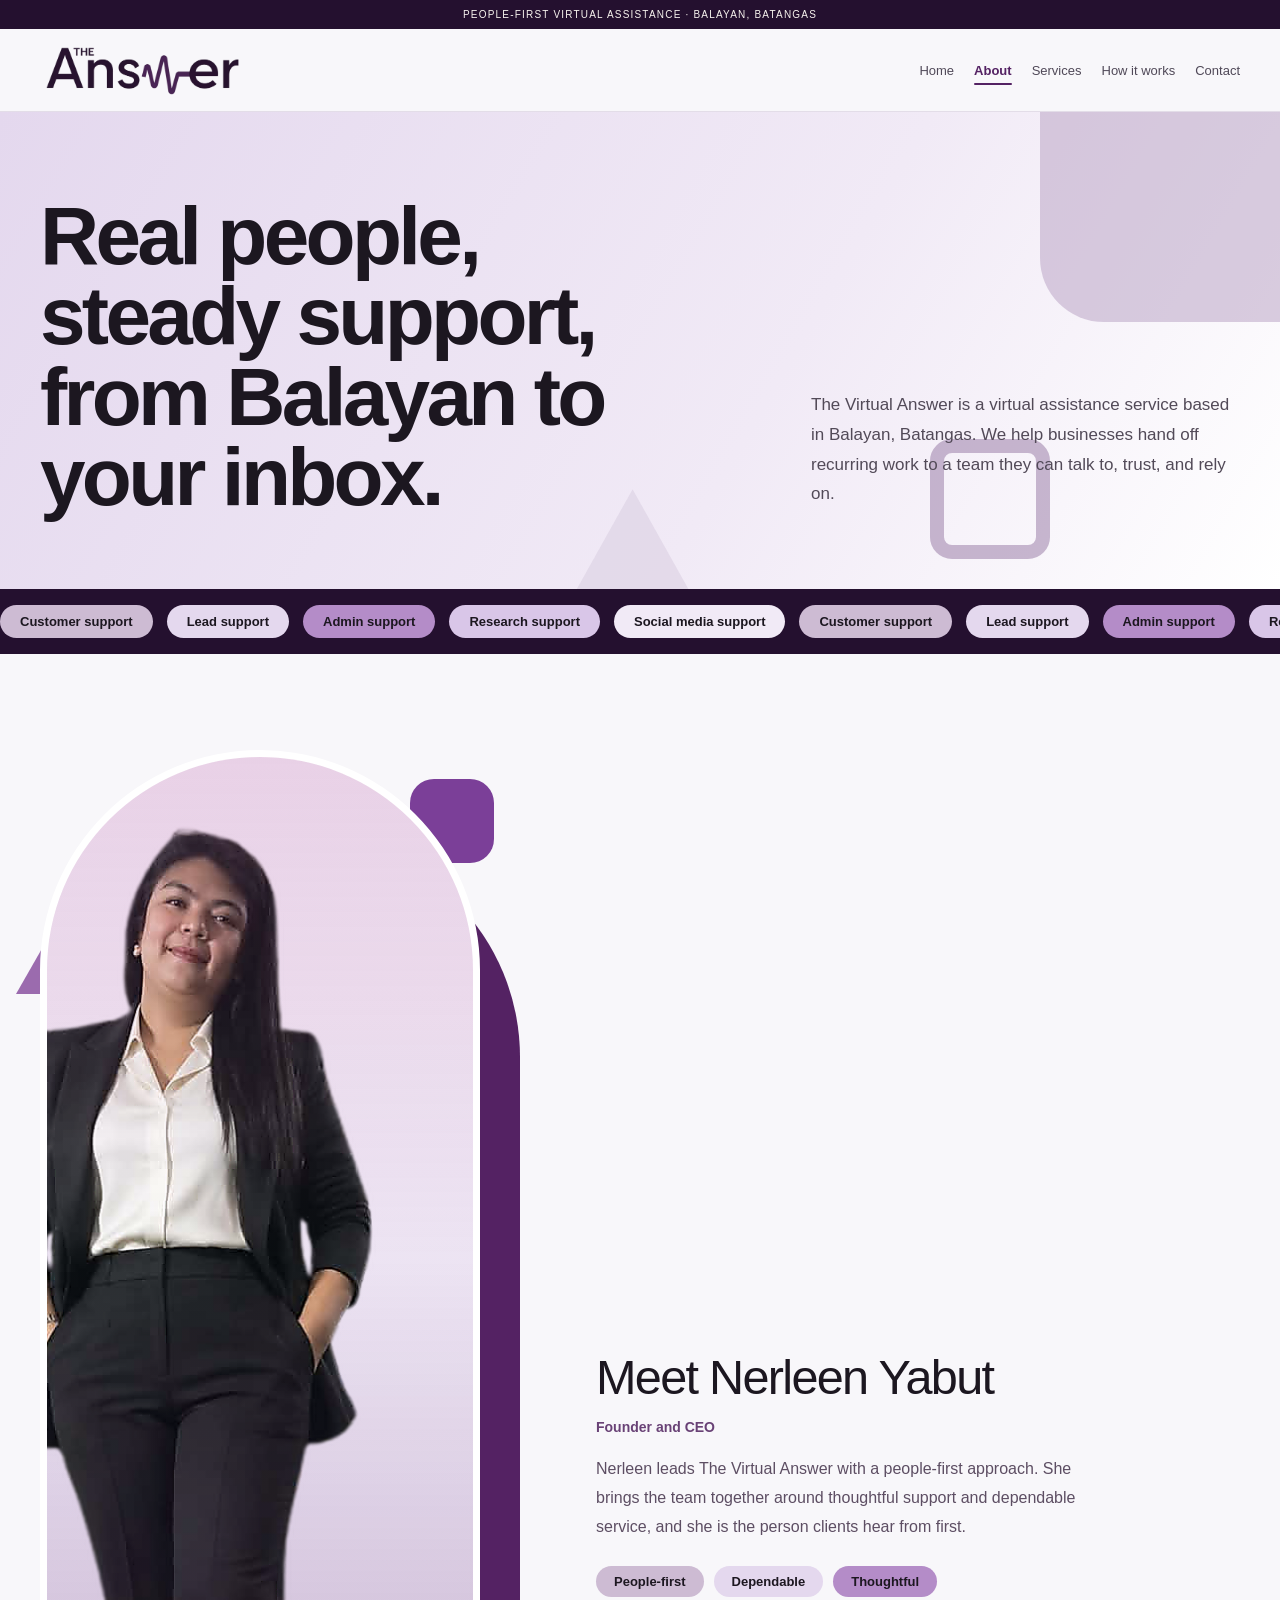
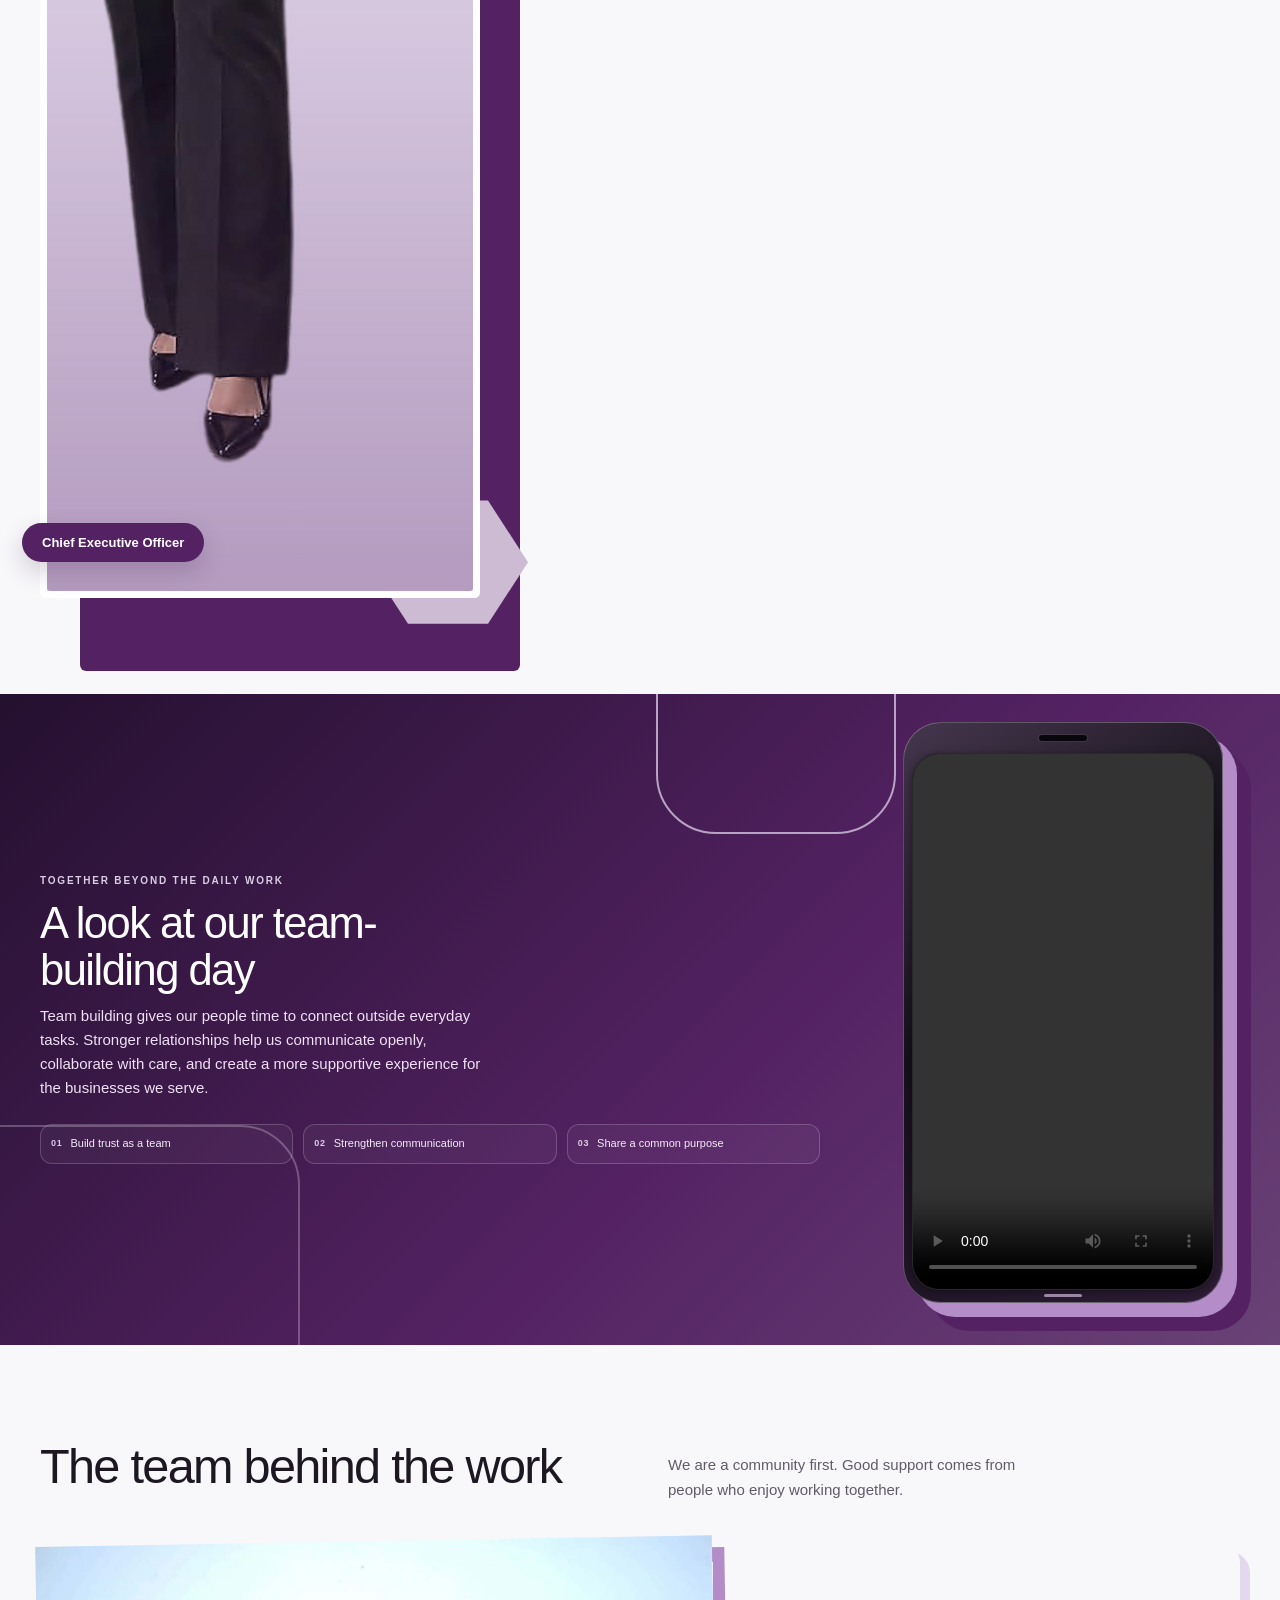
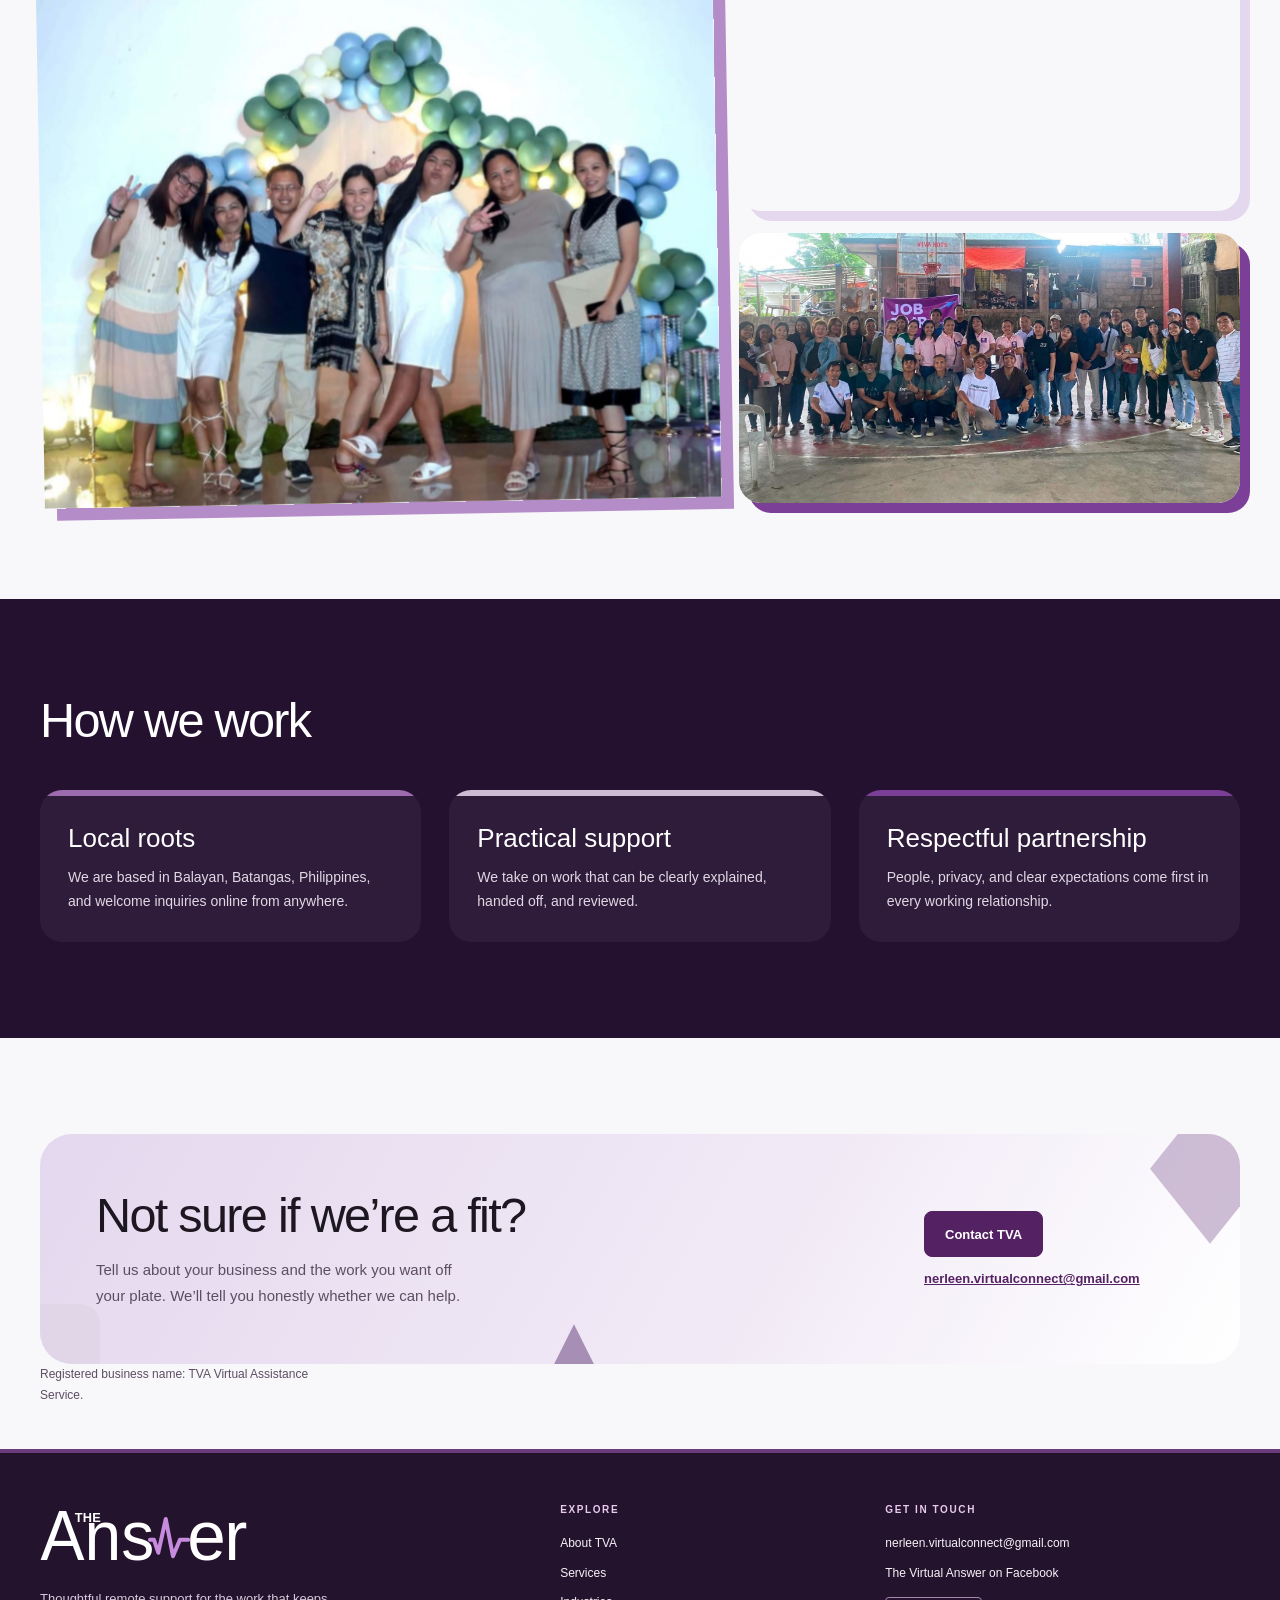
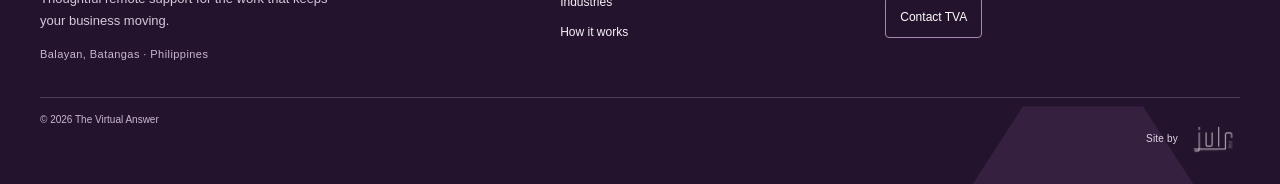
==== commit 49d49062: "Update TVA website pages and assets" ====
--- a/about.html
+++ b/about.html
@@ -1 +1,42 @@
-<!doctype html><html lang="en"><head><meta charset="utf-8"><meta name="viewport" content="width=device-width,initial-scale=1"><meta name="theme-color" content="#30143A"><meta name="description" content="Learn about The Virtual Answer, a people-first virtual assistance service based in Balayan, Batangas."><title>About | The Virtual Answer</title><link rel="stylesheet" href="site.css"><link rel="icon" href="favicon.ico" sizes="any"><link rel="shortcut icon" href="favicon.ico"><link rel="icon" type="image/png" sizes="512x512" href="favicon.png"></head><body data-page="about"><div class="announcement">People-first virtual assistance · Balayan, Batangas</div><header><div class="wrap nav"><a class="brand" href="index.html" aria-label="The Virtual Answer home"><img class="brand-logo" src="the-answer-logo.png" alt="The Answer Virtual Assistance Service"></a><button class="menu" aria-label="Open menu" aria-expanded="false">☰</button><nav class="navlinks" aria-label="Main navigation"><a href="index.html">Home</a><a href="about.html">About</a><a href="services.html">Services</a><a href="how-it-works.html">How it works</a><a href="team.html">Team</a><a href="contact.html">Contact</a></nav></div></header><main><section class="pagehead"><div class="wrap"><div class="eyebrow">About TVA</div><h1>A people-first team for the work behind your business.</h1><p class="lead">The Virtual Answer is a virtual assistance service based in Balayan, Batangas. Our aim is simple: make it easier for businesses to get thoughtful support with recurring work.</p></div></section><section class="content"><div class="wrap photo-story"><figure><img src="assets/team-at-work.jpg" alt="The Virtual Answer colleagues gathered around a table in their workspace"><figcaption>Illustrative stock photo · Pexels</figcaption></figure><div><div class="eyebrow">Our point of view</div><h2 class="section-title">Good support starts with listening.</h2><p class="bodycopy">Every business has its own rhythm. Before suggesting support, we want to understand the tasks, tools, communication style, and outcomes that matter to you.</p><p class="bodycopy">We believe remote support works best when the business and assistant understand the task, the expected result, and how they will communicate. The process starts with listening—not a one-size-fits-all package.</p></div></div></section><section class="content"><div class="wrap"><div class="section-intro"><div class="eyebrow">What guides us</div><h2 class="section-title">A thoughtful way to work.</h2><p>Clear expectations and respect for people help create better working relationships.</p></div><div class="new-grid"><article class="new-card"><span class="eyebrow">01</span><h2>Local roots</h2><p>The business is based in Balayan, Batangas, Philippines, and welcomes online inquiries.</p></article><article class="new-card"><span class="eyebrow">02</span><h2>Practical support</h2><p>We focus on work that can be clearly explained, handed off, and reviewed.</p></article><article class="new-card"><span class="eyebrow">03</span><h2>Respectful partnership</h2><p>People, privacy, and clear expectations belong at the center of a working relationship.</p></article></div></div></section><section class="content"><div class="wrap notice"><strong>Business registration:</strong> the supplied certificate lists the registered name “TVA Virtual Assistance Service.” Business-name registration is not a substitute for permits required to operate. We recommend showing only a short registration note here, not the full certificate.</div></section><section class="content"><div class="wrap contactbox"><div><div class="eyebrow">A good next step</div><h2>Want to know if we’re a fit?</h2><p>Tell us a little about your business and the work you’d like help with.</p></div><div class="contactlinks"><a class="button" href="contact.html">Contact TVA </a><a href="mailto:nerleen.virtualconnect@gmail.com">nerleen.virtualconnect@gmail.com</a></div></div></section></main><footer class="site-footer"><div class="wrap footer-main"><div class="footer-brand"><a href="index.html" aria-label="The Virtual Answer home"><img class="footer-logo" src="the-answer-logo-light.svg" alt="The Virtual Answer"></a><p>Thoughtful remote support for the work that keeps your business moving.</p><span class="footer-location">Balayan, Batangas · Philippines</span></div><div class="footer-column"><h2>Explore</h2><a href="about.html">About TVA</a><a href="services.html">Services</a><a href="industries.html">Industries</a><a href="how-it-works.html">How it works</a><a href="team.html">Our team</a></div><div class="footer-column"><h2>Get in touch</h2><a href="mailto:nerleen.virtualconnect@gmail.com">nerleen.virtualconnect@gmail.com</a><a href="https://www.facebook.com/profile.php?id=61569814790833" target="_blank" rel="noopener noreferrer">The Virtual Answer on Facebook</a><a class="footer-contact" href="contact.html">Contact TVA <span aria-hidden="true">↗</span></a></div></div><div class="wrap footer-bottom"><span>© <span data-year>2026</span> The Virtual Answer</span><span>Virtual assistance with care and clarity.</span></div></footer><script src="site.js"></script></body></html>
+<!doctype html><html lang="en"><head><meta charset="utf-8"><meta name="viewport" content="width=device-width,initial-scale=1"><meta name="theme-color" content="#30143A"><meta name="description" content="Meet the CEO and team behind The Virtual Answer, a people-first virtual assistance service based in Balayan, Batangas, Philippines."><link rel="canonical" href="https://tvaassist.com/about/"><meta property="og:type" content="website"><meta property="og:site_name" content="The Virtual Answer"><meta property="og:title" content="About The Virtual Answer | Our Team"><meta property="og:description" content="Meet the CEO and team behind The Virtual Answer, a people-first virtual assistance service based in Balayan, Batangas, Philippines."><meta property="og:url" content="https://tvaassist.com/about/"><title>About The Virtual Answer | Our Team</title><link rel="icon" type="image/png" sizes="512x512" href="/favicon.png"><link rel="apple-touch-icon" sizes="512x512" href="/favicon.png"><link rel="stylesheet" href="/site.css"><link rel="stylesheet" href="/about.css"><link rel="stylesheet" href="/boxes.css"></head><body data-page="about"><div class="announcement">People-first virtual assistance · Balayan, Batangas</div><header><div class="wrap nav"><a class="brand" href="/" aria-label="The Virtual Answer home"><img class="brand-logo" src="/assets/the-answer-logo-web.png" alt="The Virtual Answer logo" width="1100" height="310" decoding="async"></a><button class="menu" aria-label="Open menu" aria-expanded="false">☰</button><nav class="navlinks" aria-label="Main navigation"><a href="/">Home</a><a href="/about/">About</a><a href="/services/">Services</a><a href="/how-it-works/">How it works</a><a href="/contact/">Contact</a></nav></div></header><main>
+<section class="pagehead ab-hero"><span class="ab-blob b1" aria-hidden="true"></span><span class="ab-blob b2" aria-hidden="true"></span><span class="ab-blob b3" aria-hidden="true"></span>
+<div class="wrap ab-hero-grid"><h1>Real people, steady support, from Balayan to your inbox.</h1>
+<p class="lead">The Virtual Answer is a virtual assistance service based in Balayan, Batangas. We help businesses hand off recurring work to a team they can talk to, trust, and rely on.</p></div></section>
+<div class="ab-marquee" aria-label="Support we offer"><div class="ab-track"><span class="ab-pill coral">Customer support</span><span class="ab-pill gold">Lead support</span><span class="ab-pill mint">Admin support</span><span class="ab-pill sky">Research support</span><span class="ab-pill pink">Social media support</span><span aria-hidden="true" class="ab-pill coral">Customer support</span><span aria-hidden="true" class="ab-pill gold">Lead support</span><span aria-hidden="true" class="ab-pill mint">Admin support</span><span aria-hidden="true" class="ab-pill sky">Research support</span><span aria-hidden="true" class="ab-pill pink">Social media support</span><span class="ab-pill coral">Customer support</span><span class="ab-pill gold">Lead support</span><span class="ab-pill mint">Admin support</span><span class="ab-pill sky">Research support</span><span class="ab-pill pink">Social media support</span><span aria-hidden="true" class="ab-pill coral">Customer support</span><span aria-hidden="true" class="ab-pill gold">Lead support</span><span aria-hidden="true" class="ab-pill mint">Admin support</span><span aria-hidden="true" class="ab-pill sky">Research support</span><span aria-hidden="true" class="ab-pill pink">Social media support</span></div></div>
+
+<section class="ab-ceo"><div class="wrap ab-ceo-grid">
+<div class="ab-stage ab-r"><i class="sh s1"></i><i class="sh s2"></i><i class="sh s3"></i><i class="sh s4"></i>
+<figure class="ab-portrait"><img src="/assets/nerleen-yabut.png" alt="Nerleen Yabut, Chief Executive Officer of The Virtual Answer" width="1086" height="1448" decoding="async"></figure>
+<span class="ab-badge">Chief Executive Officer</span></div>
+<div class="ab-ceo-copy ab-r" style="--d:120ms"><h2>Meet Nerleen Yabut</h2>
+<p class="ab-role">Founder and CEO</p>
+<p>Nerleen leads The Virtual Answer with a people-first approach. She brings the team together around thoughtful support and dependable service, and she is the person clients hear from first.</p>
+<ul class="ab-tags"><li class="coral">People-first</li><li class="gold">Dependable</li><li class="mint">Thoughtful</li></ul></div>
+</div></section>
+
+<section class="ab-message"><span class="ab-ring r1" aria-hidden="true"></span><span class="ab-ring r2" aria-hidden="true"></span>
+<div class="wrap ab-message-grid">
+<div class="ab-message-copy"><div class="ab-event-label">TOGETHER BEYOND THE DAILY WORK</div><h2>A look at our team-building day</h2><p>Team building gives our people time to connect outside everyday tasks. Stronger relationships help us communicate openly, collaborate with care, and create a more supportive experience for the businesses we serve.</p><ul class="ab-event-points"><li><span>01</span>Build trust as a team</li><li><span>02</span>Strengthen communication</li><li><span>03</span>Share a common purpose</li></ul></div>
+<div class="ab-phone"><video controls preload="metadata" playsinline aria-label="The Virtual Answer team-building video"><source src="/assets/team-building.mp4" type="video/mp4">Your browser does not support the video.</video></div>
+</div></section>
+
+<section class="ab-people" id="our-people"><div class="wrap">
+<div class="ab-people-head ab-r"><h2>The team behind the work</h2><p>We are a community first. Good support comes from people who enjoy working together.</p></div>
+<div class="team-gallery ab-mosaic" aria-label="Photos of the TVA team and community">
+<figure class="m1 ab-r"><img src="/assets/team-celebration.jpg" alt="The TVA team posing beneath a balloon arch at a celebration" width="1365" height="2048" decoding="async" loading="lazy"></figure>
+<figure class="m2 ab-r" style="--d:100ms"><img src="/assets/team-night.jpg" alt="The TVA team gathered outdoors at night in matching red and white shirts" width="2048" height="1365" decoding="async" loading="lazy"></figure>
+<figure class="m3 ab-r" style="--d:200ms"><img src="/assets/community-team.jpg" alt="The Virtual Answer team and community members gathered at an indoor event" width="1824" height="928" decoding="async" loading="lazy"></figure>
+</div></div></section>
+
+<section class="ab-values"><div class="wrap"><h2 class="ab-r">How we work</h2>
+<dl>
+<div class="ab-r coral"><dt>Local roots</dt><dd>We are based in Balayan, Batangas, Philippines, and welcome inquiries online from anywhere.</dd></div>
+<div class="ab-r gold" style="--d:120ms"><dt>Practical support</dt><dd>We take on work that can be clearly explained, handed off, and reviewed.</dd></div>
+<div class="ab-r mint" style="--d:240ms"><dt>Respectful partnership</dt><dd>People, privacy, and clear expectations come first in every working relationship.</dd></div>
+</dl></div></section>
+
+<section class="ab-cta"><div class="wrap"><div class="ab-cta-card ab-r"><i class="dot d1"></i><i class="dot d2"></i><i class="dot d3"></i>
+<div class="ab-cta-grid"><div><h2>Not sure if we’re a fit?</h2><p>Tell us about your business and the work you want off your plate. We’ll tell you honestly whether we can help.</p></div>
+<div class="ab-cta-links"><a class="button" href="/contact/">Contact TVA</a><a href="mailto:nerleen.virtualconnect@gmail.com">nerleen.virtualconnect@gmail.com</a></div></div></div>
+<p class="ab-reg">Registered business name: TVA Virtual Assistance Service.</p></div></section>
+</main><footer class="site-footer"><div class="wrap footer-main"><div class="footer-brand"><a href="/" aria-label="The Virtual Answer home"><img class="footer-logo" src="/the-answer-logo-light.svg" alt="The Virtual Answer" width="820" height="250" decoding="async"></a><p>Thoughtful remote support for the work that keeps your business moving.</p><span class="footer-location">Balayan, Batangas · Philippines</span></div><div class="footer-column"><h2>Explore</h2><a href="/about/">About TVA</a><a href="/services/">Services</a><a href="/industries/">Industries</a><a href="/how-it-works/">How it works</a></div><div class="footer-column"><h2>Get in touch</h2><a href="mailto:nerleen.virtualconnect@gmail.com">nerleen.virtualconnect@gmail.com</a><a href="https://www.facebook.com/profile.php?id=61569814790833" target="_blank" rel="noopener noreferrer">The Virtual Answer on Facebook</a><a class="footer-contact" href="/contact/">Contact TVA</a></div></div><div class="wrap footer-bottom"><span>© <span data-year>2026</span> The Virtual Answer</span><a class="developer-credit" href="https://jullianalouisse.vercel.app/homepage.html" target="_blank" rel="noopener noreferrer" aria-label="Site by Juls Devs — visit the portfolio"><span>Site by</span><img src="/assets/juls-logo-devs-web.png" alt="Juls Devs" width="450" height="246" decoding="async" loading="lazy"></a></div></footer><script src="/site.js"></script><script src="/motion.js"></script><script src="/about.js"></script></body></html>
--- a/site.css
+++ b/site.css
@@ -1,381 +1,381 @@
-:root{--paper:#F8F5FA;--white:#FFFEFF;--ink:#24152A;--muted:#66586C;--line:#E1D8E5;--plum:#542263;--plum-dark:#30143A;--lilac:#F0E6F4;--lime:#DCC8E7;--peach:#F3E1D1;--serif:Georgia,'Times New Roman',serif;--sans:Inter,'Aptos',Arial,sans-serif;--max:1160px}*{box-sizing:border-box}html{scroll-behavior:smooth}body{margin:0;background:var(--paper);color:var(--ink);font-family:var(--sans);-webkit-font-smoothing:antialiased}a{color:inherit}.wrap{width:min(var(--max),calc(100% - 56px));margin:auto}.announcement{background:var(--plum-dark);color:#f8f4ef;text-align:center;padding:9px 14px;font-size:11px;letter-spacing:.08em;text-transform:uppercase}header{position:sticky;top:0;z-index:5;background:rgba(248,245,250,.96);backdrop-filter:blur(12px);border-bottom:1px solid var(--line)}.nav{min-height:74px;display:flex;align-items:center;justify-content:space-between;gap:24px}.brand{display:flex;align-items:center;gap:10px;text-decoration:none}.mark{width:39px;height:39px;display:grid;place-items:center;border-radius:13px;background:var(--plum);color:var(--lime);font:700 20px var(--serif)}.brandname{font-weight:750;letter-spacing:-.03em}.brandname small{display:block;margin-top:4px;color:var(--muted);font-size:9px;letter-spacing:.12em;text-transform:uppercase}.navlinks{display:flex;align-items:center;gap:24px}.navlinks a{text-decoration:none;font-size:12px;color:#514456}.navlinks a:hover,.navlinks a[aria-current=page]{color:var(--plum)}.navlinks a[aria-current=page]{font-weight:750}.button{min-height:44px;padding:0 18px;display:inline-flex;align-items:center;justify-content:center;border-radius:999px;background:var(--plum);border:1px solid var(--plum);color:white;text-decoration:none;font-size:12px;font-weight:700;transition:.18s}.button:hover{background:var(--plum-dark);transform:translateY(-1px)}.button.secondary{background:transparent;color:var(--plum)}.button.secondary:hover{background:var(--lilac)}.menu{display:none;width:42px;height:42px;border:1px solid var(--line);background:var(--white);border-radius:50%;font-size:18px}.eyebrow{color:var(--plum);font-size:10px;font-weight:750;letter-spacing:.16em;text-transform:uppercase}.hero{padding:72px 0 76px}.hero-grid{display:grid;grid-template-columns:1.05fr .95fr;gap:48px;align-items:center}.hero h1,.pagehead h1{font:500 clamp(48px,6vw,76px)/.99 var(--serif);letter-spacing:-.05em;margin:18px 0}.hero h1 em{color:var(--plum)}.lead{max-width:610px;color:#5D4E63;font-size:16px;line-height:1.75}.actions{display:flex;flex-wrap:wrap;gap:11px;margin-top:25px}.illustration{min-height:380px;border-radius:30px;background:var(--lilac);padding:28px;display:grid;place-items:center;position:relative;overflow:hidden}.illustration:before,.illustration:after{content:'';position:absolute;border-radius:50%;background:var(--lime)}.illustration:before{width:110px;height:110px;right:9%;top:8%}.illustration:after{width:260px;height:260px;left:10%;bottom:-30%;background:#DCC8E7}.desk{position:relative;z-index:1;width:min(100%,390px);background:var(--white);border:1px solid #ffffff;border-radius:22px;padding:23px;box-shadow:0 20px 50px #30143A20;transform:rotate(-2deg)}.desk small{color:var(--muted)}.desk h2{font:500 30px var(--serif);margin:15px 0 8px}.task{border-top:1px solid var(--line);padding:12px 0;font-size:12px}.task b{margin-left:8px}.task i{display:inline-grid;place-items:center;width:22px;height:22px;border-radius:50%;background:var(--lime);font-style:normal;color:var(--plum)}.pagehead{padding:58px 0 42px;border-bottom:1px solid var(--line)}.pagehead h1{font-size:clamp(43px,5.2vw,66px);max-width:850px}.pagehead .lead{max-width:760px}.content{padding:60px 0}.section-title{font:500 clamp(34px,4vw,49px)/1.06 var(--serif);letter-spacing:-.04em;margin:13px 0 16px}.bodycopy{max-width:790px;color:#5D4E63;line-height:1.8;font-size:14px}.grid{display:grid;grid-template-columns:repeat(3,1fr);gap:14px}.card{padding:23px;border:1px solid var(--line);border-radius:17px;background:#fffefa9c}.card h2,.card h3{font:500 24px/1.08 var(--serif);margin:12px 0}.card p,.card li{font-size:13px;line-height:1.7;color:var(--muted)}.icon{width:39px;height:39px;border-radius:13px;background:var(--lilac);display:grid;place-items:center;color:var(--plum);font-size:19px}.two{display:grid;grid-template-columns:1fr 1fr;gap:40px;align-items:start}.callout{background:var(--plum-dark);color:white;border-radius:22px;padding:31px}.callout p{color:#E8DCF0;line-height:1.7}.callout h2{font:500 33px/1.04 var(--serif)}.steps{counter-reset:step}.step{border-top:1px solid var(--line);padding:22px 0;display:grid;grid-template-columns:65px 1fr;gap:18px}.step:before{counter-increment:step;content:'0' counter(step);color:var(--plum);font-weight:750;font-size:12px;letter-spacing:.1em}.step h3{font:500 24px var(--serif);margin:0 0 7px}.step p{font-size:13px;color:var(--muted);line-height:1.7;margin:0}.faq details{border-bottom:1px solid var(--line);padding:18px 0}.faq summary{font:500 21px var(--serif);cursor:pointer}.faq details p{max-width:760px;color:var(--muted);line-height:1.75;font-size:13px}.contactbox{background:var(--lilac);border-radius:25px;padding:38px;display:flex;align-items:center;justify-content:space-between;gap:28px}.contactbox h2{font:500 clamp(35px,4vw,52px)/1 var(--serif);margin:13px 0}.contactbox p{color:#615367;line-height:1.7}.contactlinks{display:grid;gap:10px;min-width:240px}.contactlinks a:not(.button){font-size:13px;text-decoration:none;padding:10px 0;border-bottom:1px solid #C9B5D2}.notice{padding:14px 17px;background:#F3EAF5;border-left:3px solid var(--plum);font-size:12px;line-height:1.65;color:#5E5162;margin-top:24px}footer{border-top:1px solid var(--line);padding:24px 0 30px}.foot{display:flex;align-items:center;justify-content:space-between;gap:24px}.footbrand{display:flex;align-items:center;gap:10px;font-weight:700;font-size:12px}.footmeta{text-align:right;color:var(--muted);font-size:11px;line-height:1.7}.focus:focus-visible,a:focus-visible,button:focus-visible,summary:focus-visible{outline:3px solid #704282;outline-offset:4px}@media(max-width:850px){.nav{position:relative}.menu{display:block}.navlinks{display:none;position:absolute;top:100%;left:-1px;right:-1px;padding:14px 20px 21px;background:var(--paper);border:1px solid var(--line);border-top:0;box-shadow:0 14px 24px #30143A10;flex-direction:column;align-items:stretch;gap:0}.navlinks.open{display:flex}.navlinks a{font-size:13px;padding:12px 0;border-bottom:1px solid var(--line)}.navlinks .button{margin-top:12px}.hero-grid{gap:26px}.grid{grid-template-columns:repeat(2,1fr)}}@media(max-width:680px){.wrap{width:min(100% - 34px,var(--max))}.nav{min-height:66px}.navlinks{padding:12px 17px 18px}.hero{padding:48px 0}.hero-grid,.two{grid-template-columns:1fr;gap:25px}.hero h1{font-size:clamp(48px,13vw,65px)}.illustration{min-height:320px;padding:19px}.pagehead{padding:42px 0 30px}.pagehead h1{font-size:clamp(42px,12vw,58px)}.content{padding:43px 0}.grid{grid-template-columns:1fr}.contactbox{display:block;padding:27px 22px}.contactlinks{margin-top:20px;min-width:0}.foot{align-items:flex-start;flex-direction:column}.footmeta{text-align:left}}@media(prefers-reduced-motion:reduce){html{scroll-behavior:auto}*,*::before,*::after{transition:none!important}}
-
-/* Homepage: service-led, high-clarity layout inspired by modern VA sites. */
-.hero{padding:64px 0 68px}.hero h1{max-width:650px}.hero-location{margin:22px 0 0;color:var(--muted);font-size:12px}.illustration{background:#F0E6F4}.illustration:before{background:var(--lime)}.illustration-stamp{position:absolute;z-index:2;bottom:8%;right:5%;width:92px;height:92px;border-radius:50%;background:var(--peach);display:grid;place-content:center;text-align:center;font-size:9px;font-weight:800;line-height:1.4;letter-spacing:.08em;transform:rotate(8deg);color:var(--plum-dark)}.proof-strip{background:#fffefa;border-block:1px solid var(--line)}.proof-row{min-height:82px;display:flex;align-items:center;justify-content:space-between;gap:20px}.proof-intro{font:500 17px var(--serif);color:var(--ink)}.proof-item{font-size:12px;color:#594B5F}.proof-item span{font-size:10px;font-weight:750;color:var(--plum);margin-right:8px}.workflow-band{background:var(--plum-dark);color:#fff;padding:76px 0}.workflow-inner{display:grid;grid-template-columns:.9fr 1.1fr;gap:70px}.workflow-band .eyebrow{color:var(--lime)}.workflow-heading h2{font:500 clamp(38px,4.2vw,54px)/1.02 var(--serif);letter-spacing:-.04em;margin:15px 0}.workflow-heading p{max-width:420px;font-size:14px;line-height:1.75;color:#E1D8E5}.workflow-list article{display:grid;grid-template-columns:44px 1fr;gap:17px;padding:18px 0;border-top:1px solid #ffffff40}.workflow-list article>span{color:var(--lime);font-weight:750;font-size:11px;letter-spacing:.1em}.workflow-list h3{font:500 23px var(--serif);margin:0 0 6px}.workflow-list p{font-size:12px;line-height:1.65;color:#E1D8E5;margin:0}.local-card{background:var(--lilac);padding:34px;border-radius:24px;min-height:290px;display:flex;flex-direction:column;align-items:flex-start;justify-content:center}.local-card .local-mark{width:46px;height:46px;border-radius:50%;display:grid;place-items:center;background:var(--plum);color:white;font-size:24px;margin-bottom:25px}.local-card h3{font:500 34px/1.07 var(--serif);margin:13px 0}.local-card p{font-size:13px;color:#5C4E62;line-height:1.7}.local-card a{font-weight:700;font-size:12px;color:var(--plum)}.faq-preview{background:#fffefa}.faq-preview .faq{border-top:1px solid var(--line)}.faq-preview .faq details:first-child{padding-top:18px}.card a{display:inline-block;margin-top:10px;color:var(--plum);font-weight:700;font-size:12px;text-decoration:none}.card a:hover{text-decoration:underline}.workflow-heading .button.secondary{border-color:#C9B5D2;color:#fff}.workflow-heading .button.secondary:hover{background:#ffffff20}.proof-row{flex-wrap:wrap}@media(max-width:850px){.proof-row{justify-content:flex-start;padding:18px 0}.proof-intro{width:100%}.workflow-inner{grid-template-columns:1fr;gap:35px}}@media(max-width:680px){.hero{padding:45px 0 50px}.hero-grid{gap:26px}.proof-row{gap:13px 20px}.proof-item{font-size:11px}.workflow-band{padding:53px 0}.workflow-inner{gap:25px}.local-card{min-height:250px;padding:26px}}
-
-/* High-resolution vector brand logo */
-.brand-logo{display:block;width:clamp(150px,16vw,205px);height:auto;flex:0 0 auto}.footer-logo{width:180px}@media(max-width:680px){.brand-logo{width:150px}}
-
-/* Photo-led identity and page layouts for The Virtual Answer */
-.new-hero{padding:60px 0 64px;background:linear-gradient(110deg,#f5eff8,#fff 64%,#fbf8fc)}.new-hero-grid{display:grid;grid-template-columns:1fr 1.04fr;gap:54px;align-items:center}.new-hero h1{font:500 clamp(46px,5.8vw,72px)/.98 var(--serif);letter-spacing:-.055em;margin:18px 0 20px;max-width:620px}.new-hero h1 em{font-style:normal;color:var(--plum)}.new-hero-copy .lead{max-width:560px}.hero-photo{margin:0;position:relative}.hero-photo img{display:block;width:100%;height:390px;object-fit:cover;object-position:center 42%;border-radius:26px}.hero-photo figcaption{font-size:11px;color:var(--muted);margin:10px 4px 0}.new-ribbon{background:#fff;border-block:1px solid var(--line)}.ribbon-inner{min-height:76px;display:flex;align-items:center;justify-content:space-between;gap:18px;flex-wrap:wrap}.ribbon-inner span{font-size:12px;color:var(--muted)}.ribbon-inner span:first-child{font:500 19px var(--serif);color:var(--ink)}.ribbon-inner .registration-note{width:100%;text-align:center;padding:0 0 12px;font-size:11px;color:#594B5F}.section-intro{max-width:700px;margin:0 auto 34px;text-align:center}.section-intro .section-title{margin:12px 0}.section-intro>p{font-size:14px;line-height:1.75;color:var(--muted)}.new-grid{display:grid;grid-template-columns:repeat(3,minmax(0,1fr));gap:14px}.new-card{min-height:206px;padding:26px;background:#fff;border:1px solid var(--line);border-radius:19px;transition:transform .18s,border-color .18s,box-shadow .18s}.new-card:hover{transform:translateY(-3px);border-color:#c9b5d2;box-shadow:0 12px 28px #30143a0d}.new-card h2{font:500 25px/1.05 var(--serif);margin:25px 0 10px}.new-card p{font-size:13px;line-height:1.7;color:var(--muted);margin:0}.photo-story{display:grid;grid-template-columns:1fr 1fr;gap:56px;align-items:center}.photo-story.reverse figure{order:2}.photo-story figure{margin:0}.photo-story img{width:100%;height:370px;object-fit:cover;object-position:center;border-radius:24px;display:block}.photo-story .section-title{max-width:520px}.text-link{display:inline-block;color:var(--plum);font-weight:700;font-size:13px;margin-top:10px;text-decoration:none}.text-link:hover{text-decoration:underline}.pagehead{padding:60px 0 28px}.pagehead h1{max-width:820px;margin:14px 0;font-size:clamp(43px,5vw,64px)}.pagehead .lead{max-width:720px}.team-gallery{display:grid;grid-template-columns:1fr 1fr;gap:16px}.team-gallery figure{margin:0;background:#fff;border:1px solid var(--line);padding:9px;border-radius:18px}.team-gallery figure:first-child{grid-column:span 2}.team-gallery img{width:100%;height:280px;display:block;object-fit:cover;border-radius:12px}.team-gallery figure:first-child img{height:400px}.team-gallery figcaption{font-size:12px;color:var(--muted);padding:10px 7px 4px}.contact-layout{display:grid;grid-template-columns:1.15fr .85fr;gap:20px}.contact-card{padding:40px;border-radius:24px;background:#fff;border:1px solid var(--line)}.contact-card h2{font:500 37px/1.08 var(--serif);margin:15px 0}.contact-card p{max-width:500px;color:var(--muted);font-size:14px;line-height:1.75}.contact-email a{color:var(--plum);font-weight:700}.faq-list{max-width:800px}.faq-item{padding:19px 0;border-top:1px solid var(--line)}.faq-item summary{font:500 21px var(--serif);cursor:pointer}.faq-item p{max-width:720px;color:var(--muted);font-size:14px;line-height:1.75}.footbrand p{max-width:290px;color:var(--muted);font-size:12px;line-height:1.7}.footmeta a{text-decoration:none}.footmeta a:hover{color:var(--plum)}
-@media(max-width:850px){.new-hero-grid,.photo-story,.contact-layout{grid-template-columns:1fr}.new-hero-grid{gap:32px}.new-hero{padding:45px 0}.hero-photo img{height:min(62vw,400px)}.photo-story{gap:28px}.photo-story.reverse figure{order:0}.photo-story img{height:min(66vw,390px)}.new-grid{grid-template-columns:repeat(2,minmax(0,1fr))}.contact-card{padding:30px}.team-gallery figure:first-child img{height:330px}}
-@media(max-width:560px){.new-hero h1{font-size:45px}.ribbon-inner{padding:16px 0;justify-content:flex-start}.ribbon-inner span{width:calc(50% - 10px)}.ribbon-inner span:first-child{width:100%}.new-grid{grid-template-columns:1fr;gap:10px}.new-card{min-height:0;padding:22px}.new-card h2{margin:18px 0 8px}.pagehead{padding:42px 0 18px}.team-gallery{grid-template-columns:1fr}.team-gallery figure:first-child{grid-column:auto}.team-gallery img,.team-gallery figure:first-child img{height:auto;max-height:360px}.contact-card{padding:24px}}
-
-/* Professional finish: restrained brand color, consistent type, navigation and accessible focus */
-:root{--paper:#F7F8FA;--white:#FFFFFF;--ink:#21172A;--muted:#625B68;--line:#E3DDE8;--plum:#4B2059;--plum-dark:#291433;--lilac:#F1EAF5;--lime:#DCC7E8;--peach:#F2E4D8;--serif:'Aptos Display','Segoe UI',Arial,sans-serif;--sans:'Aptos','Segoe UI',Arial,sans-serif;--max:1200px}
-body{background:var(--paper);color:var(--ink);font-size:15px}header{background:rgba(255,255,255,.96)}.announcement{background:var(--plum-dark);letter-spacing:.11em}.nav{min-height:82px}.navlinks{gap:20px}.navlinks a{font-size:13px}.navlinks a[aria-current=page]{color:var(--plum);font-weight:700}.button{min-height:46px;border-radius:8px;padding-inline:20px;font-size:13px;box-shadow:none}.button:hover{transform:translateY(-1px)}.button.secondary{border-color:#BDA8C8}.eyebrow{font-size:10px;letter-spacing:.14em}.content{padding:76px 0}.pagehead{padding:66px 0 42px}.pagehead h1,.new-hero h1{font-weight:700;letter-spacing:-.045em}.pagehead h1{font-size:clamp(42px,5vw,62px);line-height:1.04}.lead{font-size:16px;line-height:1.75;color:#524A58}.new-hero{background:linear-gradient(115deg,#f1eaf5 0%,#fff 62%);padding-block:68px}.new-hero-grid{gap:64px}.hero-photo img{height:450px;border-radius:18px;object-position:center 38%}.hero-photo figcaption{font-size:11px}.hero-photo figcaption a{color:var(--plum);text-underline-offset:2px}.new-ribbon{background:#fff}.ribbon-inner{min-height:76px}.ribbon-inner .registration-note{color:#55435E}.section-intro{max-width:740px;margin-bottom:40px}.section-intro .section-title,.section-title{font-weight:650;letter-spacing:-.035em}.new-grid{gap:16px}.new-card{border-radius:14px;padding:28px;min-height:216px;box-shadow:0 1px 2px #21172a07}.new-card:hover{box-shadow:0 12px 26px #29143310}.new-card h2{font-weight:650;font-size:24px;letter-spacing:-.025em;line-height:1.15}.new-card p,.bodycopy{color:#544D59;line-height:1.75}.photo-story{gap:64px}.photo-story img{border-radius:18px}.contactbox{border-radius:18px;background:#291433;padding:40px;color:#fff}.contactbox .eyebrow{color:#DCC7E8}.contactbox p{color:#E6DFEA}.contactbox .contactlinks a:not(.button){color:#fff}.contactbox .button{background:#fff;color:var(--plum);border-color:#fff}.contact-card,.local-card{border-radius:18px}.local-card{background:#F1EAF5}.team-gallery figure{border-radius:14px}.faq-item summary{font-family:var(--sans);font-weight:650;font-size:17px}.foot{gap:40px;padding-block:34px}.footmeta{font-size:12px;line-height:1.8;color:var(--muted)}.registration-note{line-height:1.5}.button:focus-visible,.navlinks a:focus-visible,.text-link:focus-visible,.footmeta a:focus-visible{outline:3px solid #9B6BAE;outline-offset:3px}
-@media(max-width:900px){.nav{gap:12px}.menu{display:block;cursor:pointer}.navlinks{display:none;position:absolute;top:100%;left:0;right:0;background:white;border-bottom:1px solid var(--line);padding:12px 24px 20px;box-shadow:0 14px 24px #21172a12;align-items:stretch;gap:0}.navlinks.open{display:flex;flex-direction:column}.navlinks a{padding:12px 4px}.navlinks a.button{margin-top:8px}.new-hero-grid{gap:36px}.hero-photo img{height:390px}}
-@media(max-width:680px){.wrap{width:calc(100% - 36px)}.nav{min-height:70px}.brand-logo{width:148px}.new-hero{padding:42px 0}.new-hero-grid{gap:28px}.new-hero h1{font-size:clamp(40px,11vw,52px)}.hero-photo img{height:360px}.content{padding:52px 0}.pagehead{padding:44px 0 26px}.pagehead h1{font-size:clamp(38px,10vw,48px)}.new-grid{grid-template-columns:1fr}.new-card{min-height:0}.photo-story{gap:24px}.photo-story img{height:280px}.contactbox{padding:28px 22px}.team-gallery img,.team-gallery figure:first-child img{height:260px;object-fit:cover}.ribbon-inner .registration-note{text-align:left;padding-top:6px}.contact-layout{grid-template-columns:1fr}}
-@media(prefers-reduced-motion:reduce){.new-card,.button{transition:none}}
-.full-hero{position:relative;isolation:isolate;min-height:clamp(620px,78vh,820px);width:100%;overflow:hidden;display:flex;align-items:flex-end;background:#21172a;color:#fff}.full-hero-image,.full-hero-shade{position:absolute;inset:0;width:100%;height:100%}.full-hero-image{z-index:-2;object-fit:cover;object-position:center 42%}.full-hero-shade{z-index:-1;background:linear-gradient(180deg,rgba(18,10,24,.02) 18%,rgba(20,11,27,.18) 45%,rgba(20,11,27,.83) 100%)}.full-hero-content{padding-top:90px;padding-bottom:88px;text-align:center;max-width:900px}.full-hero-content .eyebrow{color:#F0E2F6}.full-hero-content h1{max-width:820px;margin:18px auto 14px;font:700 clamp(46px,6vw,76px)/1.01 var(--sans);letter-spacing:-.055em;color:#fff}.full-hero-content h1 em{font-style:normal;color:#E5C9F1}.full-hero-content>p{max-width:640px;margin:0 auto;color:#F6F1F7;font-size:17px;line-height:1.65}.full-hero-content .actions{justify-content:center;margin-top:27px}.full-hero-content .button{background:#F0E2F6;border-color:#F0E2F6;color:#291433;box-shadow:0 5px 20px #0003}.full-hero-content .button:hover{background:#fff;border-color:#fff}.full-hero-content .button.secondary{background:#ffffff12;border-color:#ffffffb3;color:#fff;backdrop-filter:blur(6px)}.full-hero-credit{display:inline-block;margin-top:24px;font-size:11px;color:#F2EAF5}.full-hero-credit a{color:#fff;text-underline-offset:3px}.hero-scroll{position:absolute;bottom:24px;left:50%;transform:translateX(-50%);width:38px;height:38px;border:1px solid #ffffff8c;border-radius:50%;display:grid;place-items:center;text-decoration:none;color:#fff;font-size:18px;transition:background .15s}.hero-scroll:hover{background:#ffffff26}
-@media(max-width:680px){.full-hero{min-height:calc(100svh - 100px);min-height:max(640px,calc(90svh - 80px));align-items:flex-end}.full-hero-image{object-position:53% center}.full-hero-shade{background:linear-gradient(180deg,rgba(18,10,24,.02) 0%,rgba(20,11,27,.18) 35%,rgba(20,11,27,.88) 100%)}.full-hero-content{padding:70px 18px 74px}.full-hero-content h1{font-size:clamp(40px,11vw,54px)}.full-hero-content>p{font-size:15px}.full-hero-content .actions{gap:9px}.full-hero-content .button{min-height:44px;padding-inline:15px}.hero-scroll{bottom:16px}}
-
-
-
-
-/* ===================== MOTION LAYER (refined) ===================== */
-@view-transition{navigation:auto}
-header{view-transition-name:site-header}
-::view-transition-old(root){animation:vtOut .2s ease both}
-::view-transition-new(root){animation:vtIn .4s cubic-bezier(.2,.7,.2,1) both}
-@keyframes vtOut{to{opacity:0}}
-@keyframes vtIn{from{opacity:0}}
-@keyframes rise{from{opacity:0;translate:0 16px}}
-@keyframes wordUp{from{translate:0 110%}}
-@keyframes kb{from{scale:1.2}}
-@keyframes shadeIn{from{opacity:0}}
-@keyframes nudge{50%{translate:0 5px}}
-@keyframes tick{from{opacity:0;translate:-6px 0}}
-
-/* Scroll progress + header that tightens on scroll */
-.va-progress{position:fixed;inset:0 0 auto 0;height:2px;z-index:50;pointer-events:none;transform-origin:0 50%;transform:scaleX(0);background:linear-gradient(90deg,#9B6BAE,var(--plum))}
-header{transition:box-shadow .35s}
-.nav{transition:min-height .35s cubic-bezier(.2,.7,.2,1)}
-.brand-logo{transition:transform .35s cubic-bezier(.2,.7,.2,1);transform-origin:left center}
-header.scrolled{box-shadow:0 8px 24px #29143314}
-header.scrolled .nav{min-height:62px}
-header.scrolled .brand-logo{transform:scale(.9)}
-@media(min-width:901px){
-.navlinks a:not(.button){position:relative}
-.navlinks a:not(.button)::after{content:'';position:absolute;left:0;right:0;bottom:-7px;height:2px;border-radius:2px;background:var(--plum);transform:scaleX(0);transform-origin:right;transition:transform .35s cubic-bezier(.2,.7,.2,1)}
-.navlinks a:not(.button):hover::after,.navlinks a[aria-current=page]::after{transform:scaleX(1);transform-origin:left}}
-/* Mobile menu: panel and links ease in when opened */
-@media(max-width:900px){.navlinks.open{animation:rise .25s ease both}.navlinks.open a{animation:tick .35s cubic-bezier(.2,.7,.2,1) both}.navlinks.open a:nth-child(1){animation-delay:0.03s}.navlinks.open a:nth-child(2){animation-delay:0.06s}.navlinks.open a:nth-child(3){animation-delay:0.09s}.navlinks.open a:nth-child(4){animation-delay:0.12s}.navlinks.open a:nth-child(5){animation-delay:0.15s}.navlinks.open a:nth-child(6){animation-delay:0.18s}.navlinks.open a:nth-child(7){animation-delay:0.21s}.navlinks.open a:nth-child(8){animation-delay:0.24s}}
-
-/* Buttons: soft sheen + small lift */
-.button{position:relative;overflow:hidden;transition:background .18s,color .18s,box-shadow .3s,translate .3s cubic-bezier(.2,.7,.2,1)}
-.button::after{content:'';position:absolute;inset:0;pointer-events:none;background:linear-gradient(105deg,transparent 40%,#ffffff40 50%,transparent 60%);translate:-130% 0}
-.button:hover{translate:0 -1px;box-shadow:0 8px 18px #4b205933}
-.button:hover::after{translate:130% 0;transition:translate .7s cubic-bezier(.2,.7,.2,1)}
-.text-link{background:linear-gradient(currentColor,currentColor) 0 100%/0 1px no-repeat;padding-bottom:3px;transition:background-size .35s cubic-bezier(.2,.7,.2,1)}
-.text-link:hover{background-size:100% 1px}
-
-/* Hero: the one orchestrated moment (plays on load) */
-.full-hero-image{scale:1.12;translate:0 var(--py,0px);animation:kb 2.4s cubic-bezier(.16,.84,.24,1) both}
-.full-hero-shade{animation:shadeIn 1.6s ease both}
-.full-hero h1,.new-hero h1,.hero h1,.pagehead h1{animation:rise .8s .2s cubic-bezier(.2,.7,.2,1) both}
-h1.is-split{animation:none}
-.is-split .w{display:inline-block;overflow:hidden;vertical-align:top;padding:.08em .05em .14em;margin:-.08em -.05em -.14em}
-.is-split .wi{display:inline-block;animation:wordUp .9s cubic-bezier(.16,.84,.24,1) both;animation-delay:calc(.25s + var(--i) * 60ms)}
-.full-hero-content>:not(h1),.new-hero-copy>:not(h1),.pagehead>.wrap>:not(h1){animation:rise .8s .7s cubic-bezier(.2,.7,.2,1) both}
-.full-hero-content>.eyebrow,.new-hero-copy>.eyebrow,.pagehead .eyebrow{animation-delay:.1s}
-.full-hero-content .actions,.new-hero-copy .actions{animation-delay:.9s}
-.full-hero-credit{animation-delay:1.1s!important}
-.hero-scroll{animation:rise 1s 1.3s both,nudge 2.6s 2.5s ease-in-out infinite}
-
-/* Scroll reveals: quiet fade + short rise, no blur (classes added by JS, removed when done) */
-.anim .rv{opacity:0;transition:opacity .7s ease var(--d,0ms),translate .7s cubic-bezier(.2,.7,.2,1) var(--d,0ms),clip-path 1.1s cubic-bezier(.7,0,.2,1) var(--d,0ms)}
-.anim .rv.up{translate:0 14px}
-.anim .rv.pop{translate:0 20px}
-.anim .rv.line{translate:0 10px;position:relative;border-top-color:transparent!important}
-.anim .rv.pic{opacity:1;clip-path:inset(0 0 100% 0 round var(--r,18px))}
-.anim .rv.pic img{scale:1.12;transition:scale 1.4s cubic-bezier(.16,.84,.24,1) var(--d,0ms)}
-.anim .rv.in{opacity:1;translate:none;clip-path:inset(0 0 0 0 round var(--r,18px))}
-.anim .rv.pic.in img{scale:1}
-.anim .rv.line::after{content:'';position:absolute;left:0;right:0;top:-1px;height:1px;background:var(--rl,var(--line));transform:scaleX(0);transform-origin:left;transition:transform 1s cubic-bezier(.7,0,.2,1) var(--d,0ms)}
-.anim .rv.line.in::after{transform:none}
-.anim .rv.line:before{opacity:0;transition:opacity .6s ease calc(var(--d,0ms) + .3s)}
-.anim .rv.line.in:before{opacity:1}
-.team-gallery figure{--r:14px}
-.workflow-list article{--rl:#ffffff40}
-.step{position:relative}
-
-/* Cards: calm hover response + cursor spotlight (mouse devices only) */
-.new-card,.card,.local-card{transition:translate .35s cubic-bezier(.2,.7,.2,1),border-color .35s,box-shadow .35s}
-@media(hover:hover){
-.new-card,.card,.local-card{position:relative;isolation:isolate;overflow:hidden}
-.new-card:hover,.card:hover,.local-card:hover{translate:0 -3px;border-color:#CDB7D8;box-shadow:0 14px 30px #4b20591a}
-.new-card::before,.card::before,.local-card::before{content:'';position:absolute;inset:0;z-index:-1;border-radius:inherit;opacity:0;transition:opacity .4s;background:radial-gradient(280px circle at var(--mx,50%) var(--my,50%),#EBDDF3 0,#F7F1FA 45%,transparent 72%)}
-.new-card:hover::before,.card:hover::before,.local-card:hover::before{opacity:1}}
-
-/* FAQ: answers respond to the click */
-details[open]>:not(summary){animation:rise .35s cubic-bezier(.2,.7,.2,1) both}
-.faq-item summary,.faq summary{transition:color .2s}
-.faq-item summary:hover,.faq summary:hover{color:var(--plum)}
-
-@media(prefers-reduced-motion:reduce){
-*,*::before,*::after{animation:none!important;transition:none!important}
-.full-hero-image{scale:1;translate:none}.va-progress{display:none}
-::view-transition-old(root),::view-transition-new(root){animation:none}}
-
-/* Page-specific image stories and more varied editorial layouts */
-.visual-intro{padding:26px 0 66px}.visual-intro-inner{display:grid;grid-template-columns:minmax(0,1.05fr) minmax(300px,.95fr);gap:clamp(28px,6vw,76px);align-items:center}.visual-intro figure{margin:0;position:relative;min-width:0}.visual-intro figure img{display:block;width:100%;height:clamp(290px,38vw,480px);object-fit:cover;object-position:center;border-radius:20px}.visual-intro figcaption{position:absolute;right:13px;bottom:12px;padding:7px 10px;border-radius:4px;background:#fff;color:#4c3c51;font-size:10px}.visual-copy{padding:20px 0}.visual-copy h2{font:700 clamp(32px,4.2vw,52px)/1.04 var(--sans);letter-spacing:-.045em;margin:15px 0}.visual-copy p{max-width:530px;color:#5a5260;line-height:1.8;font-size:15px}.visual-side .visual-intro-inner{grid-template-columns:.9fr 1.1fr}.visual-side figure{order:2}.visual-side .visual-copy{order:1;padding:34px;background:#f1eaf5;border-radius:20px 5px 20px 5px}.visual-overlap .visual-intro-inner{position:relative;display:block;min-height:390px}.visual-overlap figure{width:72%;margin-left:auto}.visual-overlap figure img{height:430px}.visual-overlap .visual-copy{position:absolute;left:0;bottom:20px;width:min(510px,56%);padding:34px;background:#fff;border:1px solid var(--line);box-shadow:0 18px 50px #29143318;border-radius:4px 18px 4px 18px}.visual-banner{background:var(--plum-dark);color:#fff;padding:60px 0}.visual-banner .visual-intro-inner{grid-template-columns:1.25fr .75fr}.visual-banner figure img{height:330px}.visual-banner .visual-copy h2{color:#fff}.visual-banner .visual-copy p{color:#eee7f1}.visual-banner .visual-copy .eyebrow{color:#e4c9ef}.visual-banner figcaption{background:#24152A;color:#fff}.visual-caption figure img{height:330px}.visual-caption .visual-intro-inner{grid-template-columns:.8fr 1.2fr}.visual-caption .visual-copy{border-left:3px solid var(--plum);padding:16px 0 16px 34px}.new-card{position:relative;overflow:hidden;border:1px solid #e4dce9;border-top:3px solid #6b3a7c;border-radius:4px 16px 4px 16px;background:linear-gradient(145deg,#fff 65%,#f8f3fa);box-shadow:0 5px 18px #2914330a}.new-card:nth-child(3n+2){border-top-color:#b487c2;background:linear-gradient(145deg,#fff 60%,#f3eef7)}.new-card:nth-child(3n){border-top-color:#d7b38d;background:linear-gradient(145deg,#fff 60%,#faf4ef)}.new-card h2{font-size:23px}.new-card:after{content:'';position:absolute;right:-34px;top:-38px;width:90px;height:90px;border:1px solid #6b3a7c1f;border-radius:50%;pointer-events:none}.card{border-radius:5px 17px 5px 17px;background:#fff;box-shadow:0 8px 22px #2914330d}.card:nth-child(even){background:#f4eff7}.contactbox{border-radius:5px 22px 5px 22px}.pagehead{border-bottom:0}.announcement{font-size:10px;letter-spacing:.12em}
-@media(max-width:980px){.visual-intro-inner,.visual-side .visual-intro-inner,.visual-banner .visual-intro-inner,.visual-caption .visual-intro-inner{grid-template-columns:1fr;gap:24px}.visual-side figure{order:0}.visual-side .visual-copy{order:0}.visual-intro figure img{height:min(60vw,430px)}.visual-overlap .visual-intro-inner{min-height:0}.visual-overlap figure{width:100%}.visual-overlap .visual-copy{position:relative;left:auto;bottom:auto;width:100%;margin-top:-35px}.visual-banner{padding:40px 0}.visual-caption .visual-copy{border-left:0;border-top:3px solid var(--plum);padding:22px 0 0}}
-@media(max-width:680px){.visual-intro{padding:18px 0 44px}.visual-intro figure img,.visual-banner figure img,.visual-caption figure img,.visual-overlap figure img{height:260px;border-radius:15px}.visual-side .visual-copy,.visual-overlap .visual-copy{padding:24px}.visual-overlap .visual-copy{margin-top:-18px}.visual-copy h2{font-size:34px}.visual-banner{padding:36px 0}.new-card{min-height:0}.new-card h2{font-size:21px}}
-
-/* Less empty canvas: tighter rhythm, richer section color, and photography first */
-:root{--paper:#F5F1F7;--muted:#514956;--line:#D8CCDF}
-body{background:#F5F1F7}
-.content{padding:40px 0}
-.pagehead{padding:34px 0 24px;background:#EEE6F2}
-.pagehead h1{max-width:900px;font-size:clamp(38px,4.8vw,58px);margin:9px 0 12px}
-.pagehead .lead{max-width:760px;margin:0}
-.section-intro{margin-bottom:22px}
-.section-title{margin:8px 0 12px}
-main>section.content:nth-of-type(even){background:#EEE7F2}
-main>section.content.visual-intro{background:transparent}
-.new-card{min-height:0;padding:22px 18px 20px;border:0;border-top:1px solid #bca9c5;border-radius:0;background:transparent!important;box-shadow:none!important}
-.new-card:nth-child(3n+2),.new-card:nth-child(3n){border-top-color:#bca9c5}
-.new-card:after{display:none}
-.new-card h2{margin:17px 0 8px;font-size:22px}
-.new-card p{max-width:380px}
-.new-card:hover{transform:translateY(-2px);border-color:#6b3a7c}
-.card{border:0;border-top:1px solid #bca9c5;border-radius:0;background:transparent!important;box-shadow:none!important;padding:22px 16px}
-.team-gallery{grid-template-columns:repeat(12,minmax(0,1fr));align-items:start;gap:20px}
-.team-gallery figure,.team-gallery figure:first-child{grid-column:auto;background:transparent;border:0;border-radius:0;padding:0}
-.team-gallery figure:nth-child(1){grid-column:1 / span 7}
-.team-gallery figure:nth-child(2){grid-column:9 / span 4;margin-top:80px}
-.team-gallery figure:nth-child(3){grid-column:4 / span 6;margin-top:-34px}
-.team-gallery img,.team-gallery figure:first-child img{height:clamp(250px,33vw,420px);border-radius:0;object-fit:cover}
-.team-gallery figure:nth-child(2) img{height:clamp(220px,27vw,340px)}
-.team-gallery figcaption{padding:9px 0;color:#62596A;font-size:11px;text-transform:uppercase;letter-spacing:.08em}
-.photo-story{gap:38px}
-.photo-story img{height:clamp(300px,38vw,470px);border-radius:0}
-.visual-intro{padding:24px 0 38px}
-.visual-intro figure img{height:clamp(300px,37vw,450px);border-radius:0}
-.visual-side .visual-copy{border-radius:0 0 0 72px;background:#E9DDEE}
-.visual-overlap .visual-copy{border:0;box-shadow:none;border-radius:0 0 0 64px;background:#EEE6F2}
-.visual-banner{background:#392044!important;padding:40px 0!important}
-.visual-banner figure img{height:clamp(270px,30vw,360px)}
-.new-ribbon{background:#392044;border:0;color:#fff}
-.ribbon-inner span,.ribbon-inner span:first-child,.ribbon-inner .registration-note{color:#fff}
-.ribbon-inner .registration-note{padding:0 0 12px}
-.contactbox{border-radius:0 0 0 60px}
-.contact-card,.local-card{border-radius:0;border:0}
-.visual-intro img,.photo-story img,.team-gallery img{display:block;opacity:1;visibility:visible}
-@media(max-width:850px){.content{padding:34px 0}.team-gallery figure:nth-child(1){grid-column:1 / span 7}.team-gallery figure:nth-child(2){grid-column:9 / span 4;margin-top:46px}.team-gallery figure:nth-child(3){grid-column:3 / span 8;margin-top:-20px}}
-@media(max-width:680px){.pagehead{padding:28px 0 20px}.pagehead h1{font-size:38px}.content{padding:30px 0}.team-gallery{grid-template-columns:1fr;gap:18px}.team-gallery figure:nth-child(1),.team-gallery figure:nth-child(2),.team-gallery figure:nth-child(3){grid-column:1;margin:0}.team-gallery img,.team-gallery figure:first-child img,.team-gallery figure:nth-child(2) img{height:260px}.visual-intro{padding:18px 0 30px}.visual-intro figure img,.visual-banner figure img,.visual-caption figure img,.visual-overlap figure img{height:255px}.visual-overlap .visual-copy{margin-top:-10px}.ribbon-inner{min-height:unset;padding:18px 0}.new-card{padding:19px 12px}.photo-story img{height:250px}}
-
-
-/* Refined shared controls, Filipino team imagery, and accessible photo motion */
-.navlinks a.button,.navlinks .button{color:#fff;background:#542263;border-color:#542263}
-.navlinks a.button:hover,.navlinks .button:hover{color:#fff;background:#30143A}
-.button:not(.secondary){color:#fff}
-.button:not(.secondary):hover{color:#fff}
-.page-back{padding-top:16px}
-.back-link{display:inline-flex;align-items:center;min-height:40px;padding:0 15px;border:1px solid #8E7897;border-radius:999px;color:#392044;text-decoration:none;font-size:13px;font-weight:700;background:#fff}
-.back-link:hover{background:#392044;color:#fff;border-color:#392044}
-.back-link:focus-visible{outline:3px solid #6F3F80;outline-offset:3px}
-.team-gallery{grid-template-columns:minmax(0,1.25fr) minmax(260px,.85fr);grid-template-rows:repeat(2,minmax(190px,250px));gap:18px 24px;align-items:stretch}
-.team-gallery figure:nth-child(1){grid-column:1;grid-row:1 / span 2;margin:0}
-.team-gallery figure:nth-child(2){grid-column:2;grid-row:1;margin:0}
-.team-gallery figure:nth-child(3){grid-column:2;grid-row:2;margin:0}
-.team-gallery img,.team-gallery figure:first-child img,.team-gallery figure:nth-child(2) img{width:100%;height:100%;min-height:0;object-fit:cover;object-position:center;border-radius:10px}
-.team-gallery figcaption{padding:9px 0;color:#55445C;font-size:11px;text-transform:uppercase;letter-spacing:.08em}
-main img:not(.brand-logo){transform:translateZ(0);transition:transform .65s cubic-bezier(.2,.7,.2,1),filter .65s;will-change:transform}
-@keyframes photoArrive{from{opacity:.65;transform:translateY(16px) scale(.985)}to{opacity:1;transform:translateY(0) scale(1)}}
-main img.photo-in:not(.brand-logo){animation:photoArrive .75s cubic-bezier(.2,.7,.2,1) both}
-@media(hover:hover){main figure:hover img:not(.brand-logo){transform:scale(1.035);filter:saturate(1.06)}}
-
-/* Research & Records page */
-.research-toolkit{padding:56px 0 62px;background:#F0E6F4}
-.research-layout{display:grid;grid-template-columns:minmax(260px,.82fr) minmax(0,1.18fr);gap:clamp(36px,7vw,90px);align-items:start}
-.research-brief{position:sticky;top:110px;padding:4px 0 0}
-.research-brief h2,.research-method-head h2{font:500 clamp(37px,4.5vw,56px)/1.03 var(--serif);letter-spacing:-.045em;margin:14px 0 16px;color:#24152A}
-.research-brief p{max-width:430px;color:#514356;line-height:1.8;font-size:15px;margin:0 0 24px}
-.research-list{border-top:1px solid #BCA9C5}
-.research-list article{display:grid;grid-template-columns:48px 1fr;gap:18px;padding:21px 0;border-bottom:1px solid #BCA9C5}
-.research-list article>span{font-size:11px;letter-spacing:.12em;font-weight:800;color:#542263;padding-top:4px}
-.research-list h3,.research-method-grid h3{font:500 24px/1.1 var(--serif);margin:0 0 7px;color:#24152A}
-.research-list p,.research-method-grid p{font-size:13px;line-height:1.7;color:#514356;margin:0;max-width:520px}
-.research-method{padding:62px 0 56px;background:#fff}
-.research-method-head{max-width:650px;margin-bottom:28px}
-.research-method-grid{display:grid;grid-template-columns:repeat(3,minmax(0,1fr));gap:26px}
-.research-method-grid article{border-top:3px solid #542263;padding:18px 18px 8px 0}
-.research-method-grid article>span{display:block;color:#542263;font-size:10px;font-weight:800;letter-spacing:.14em;margin-bottom:19px}
-.research-method-grid h3{font-size:22px}
-.research-caution{margin:34px 0 0;padding:16px 18px;border-left:4px solid #542263;background:#F0E6F4;color:#392D3F;font-size:13px;line-height:1.7}
-@media(max-width:850px){.team-gallery{grid-template-columns:minmax(0,1fr) minmax(0,.82fr);grid-template-rows:repeat(2,minmax(170px,220px));gap:15px}.research-layout{grid-template-columns:1fr;gap:28px}.research-brief{position:static}.research-method-grid{gap:17px}}
-@media(max-width:680px){.page-back{padding-top:11px}.team-gallery{grid-template-columns:1fr;grid-template-rows:none;gap:16px}.team-gallery figure:nth-child(1),.team-gallery figure:nth-child(2),.team-gallery figure:nth-child(3){grid-column:1;grid-row:auto;margin:0}.team-gallery img,.team-gallery figure:first-child img,.team-gallery figure:nth-child(2) img{height:260px}.research-toolkit{padding:36px 0 42px}.research-layout{gap:24px}.research-brief h2,.research-method-head h2{font-size:37px}.research-list article{grid-template-columns:35px 1fr;gap:11px;padding:18px 0}.research-method{padding:40px 0}.research-method-grid{grid-template-columns:1fr;gap:8px}.research-method-grid article{padding:15px 0;border-top-width:2px}.research-method-grid article>span{margin-bottom:10px}.research-caution{margin-top:22px}}
-@media(prefers-reduced-motion:reduce){main img:not(.brand-logo){transition:none!important;animation:none!important;will-change:auto}}
-
-
-/* Screenshot refinements: readable calls to action, clean gallery spacing, and image-led research design */
-.full-hero-content .button:not(.secondary){background:#fff;border-color:#fff;color:#291433}
-.full-hero-content .button:not(.secondary):hover{background:#F3E1D1;border-color:#F3E1D1;color:#291433}
-.contactbox .button:not(.secondary){background:#fff;border-color:#fff;color:#291433}
-.contactbox .button:not(.secondary):hover{background:#F3E1D1;border-color:#F3E1D1;color:#291433}
-.team-gallery{grid-template-columns:minmax(0,1.25fr) minmax(250px,.85fr);grid-template-rows:repeat(2,minmax(235px,260px));gap:24px 28px}
-.team-gallery figure,.team-gallery figure:first-child{display:flex;flex-direction:column;min-width:0;min-height:0;overflow:hidden}
-.team-gallery figure:nth-child(1){grid-column:1;grid-row:1 / span 2}
-.team-gallery figure:nth-child(2){grid-column:2;grid-row:1}
-.team-gallery figure:nth-child(3){grid-column:2;grid-row:2}
-.team-gallery figure img,.team-gallery figure:first-child img,.team-gallery figure:nth-child(2) img{display:block;width:100%;height:auto;flex:1 1 auto;min-height:0;object-fit:cover;border-radius:10px}
-.team-gallery figcaption{flex:0 0 auto;min-height:29px;padding:10px 0 0;line-height:1.25;white-space:normal}
-@media(max-width:850px){.team-gallery{grid-template-rows:repeat(2,minmax(200px,235px));gap:20px 22px}}
-@media(max-width:680px){.team-gallery{grid-template-columns:1fr;grid-template-rows:none;gap:18px}.team-gallery figure:nth-child(1),.team-gallery figure:nth-child(2),.team-gallery figure:nth-child(3){grid-column:1;grid-row:auto}.team-gallery figure img,.team-gallery figure:first-child img,.team-gallery figure:nth-child(2) img{width:100%;height:260px;flex:none;object-fit:cover}.team-gallery figcaption{min-height:0;padding-top:9px}}
-
-.research-hero{padding:34px 0 42px;background:#F0E6F4}
-.research-hero-grid{display:grid;grid-template-columns:minmax(0,.96fr) minmax(380px,1.04fr);gap:clamp(32px,6vw,78px);align-items:center}
-.research-hero-copy{max-width:590px}
-.research-hero-copy h1{font:700 clamp(42px,5vw,62px)/1.04 var(--sans);letter-spacing:-.045em;margin:14px 0 18px;color:#21172A}
-.research-hero-copy .lead{font-size:16px;line-height:1.75;color:#4f4655;max-width:540px;margin:0 0 22px}
-.research-hero figure{position:relative;margin:0;min-width:0}
-.research-hero figure img{display:block;width:100%;height:390px;object-fit:cover;object-position:center 48%;border-radius:0 70px 0 0}
-.research-hero figcaption{position:absolute;right:12px;bottom:12px;padding:8px 12px;background:#fff;color:#34253B;font-size:11px;letter-spacing:.02em}
-.research-toolkit{padding:48px 0 54px}
-.service-card-links{display:grid;gap:9px;margin-top:14px;max-width:370px}
-.service-card-links .text-link{margin:0;justify-self:start}
-.research-service-link{display:flex;align-items:center;justify-content:space-between;gap:12px;padding:12px 14px;background:#F0E6F4;border-left:3px solid #542263;color:#291433;text-decoration:none;font-size:13px;font-weight:750;transition:background .18s,transform .18s}
-.research-service-link:hover{background:#E2D1E9;transform:translateX(3px)}
-.research-service-note{color:#542263;font-size:11px;font-weight:650;white-space:nowrap}
-@media(max-width:850px){.research-hero-grid{grid-template-columns:1fr;gap:27px}.research-hero figure img{height:340px}.research-hero-copy{max-width:720px}}
-@media(max-width:680px){.research-hero{padding:22px 0 30px}.research-hero-grid{gap:22px}.research-hero-copy h1{font-size:42px}.research-hero-copy .lead{font-size:15px}.research-hero figure img{height:280px;border-radius:0 42px 0 0}.research-toolkit{padding:34px 0 38px}.research-service-link{padding:11px 12px}}
-
-
-/* Integrated back control: visually part of each page heading, not a separate bar */
-.page-back{width:auto;padding:0;margin:0 0 17px}
-.back-link{display:inline-flex;align-items:center;gap:9px;min-height:40px;padding:5px 15px 5px 6px;border:1px solid #CDB9D6;border-radius:999px;background:rgba(255,255,255,.68);color:#392044;text-decoration:none;font-size:12px;font-weight:750;letter-spacing:.015em;box-shadow:0 2px 8px rgba(48,20,58,.06);transition:background .18s,border-color .18s,transform .18s,box-shadow .18s}
-.back-icon{display:grid;place-items:center;width:27px;height:27px;border-radius:50%;background:#542263;color:#fff;font-size:17px;font-weight:500;line-height:1}
-.back-link:hover{background:#fff;border-color:#542263;transform:translateX(-2px);box-shadow:0 4px 12px rgba(48,20,58,.11);color:#291433}
-.back-link:focus-visible{outline:3px solid #9B6BAE;outline-offset:3px}
-.pagehead .page-back{margin-bottom:15px}
-.research-hero-copy .page-back{margin-bottom:16px}
-.photo-story figcaption{margin-top:9px;color:#514356;font-size:11px;font-weight:650;letter-spacing:.06em;text-transform:uppercase}
-
-/* Homepage hero photo finish: richer brand tint and intentional full-bleed framing */
-.full-hero{background:#21172a}
-.full-hero-image{object-position:center 46%;filter:brightness(.78) saturate(.84) contrast(1.04);transform:scale(1.015);transition:transform 1.4s cubic-bezier(.2,.7,.2,1),filter .8s}
-.full-hero-shade{background:linear-gradient(115deg,rgba(35,17,43,.28) 0%,rgba(32,17,40,.12) 42%,rgba(28,14,36,.28) 100%),linear-gradient(180deg,rgba(31,14,39,.08) 0%,rgba(31,14,39,.22) 43%,rgba(28,13,36,.82) 100%)}
-.full-hero-content h1{margin-top:0;text-wrap:balance;text-shadow:0 2px 26px rgba(24,11,31,.2)}
-.full-hero-content>p{ text-shadow:0 1px 12px rgba(24,11,31,.4)}
-.full-hero-credit{padding:8px 13px;border:1px solid rgba(255,255,255,.32);border-radius:999px;background:rgba(43,24,52,.36);backdrop-filter:blur(8px);letter-spacing:.025em}
-@media(max-width:680px){.full-hero-image{object-position:56% center}.full-hero-content h1{margin-top:0}}
-@media(prefers-reduced-motion:reduce){.full-hero-image{transition:none;transform:none}}
-
-/* Homepage value strip: clear hierarchy and generous mobile-friendly rhythm */
-.new-ribbon{background:linear-gradient(110deg,#30143A,#492055 58%,#542263);color:#fff;border:0;padding:22px 0 17px}
-.ribbon-inner{display:grid;grid-template-columns:minmax(250px,1.15fr) minmax(0,1.85fr);gap:16px 44px;align-items:center;min-height:0}
-.ribbon-lead{display:grid;gap:8px}
-.ribbon-lead .eyebrow{color:#E7C9F0;font-size:9px;letter-spacing:.19em}
-.ribbon-lead strong{font:500 clamp(18px,2vw,23px)/1.15 var(--serif);color:#fff}
-.ribbon-points{display:grid;grid-template-columns:repeat(3,minmax(0,1fr));gap:14px;list-style:none;margin:0;padding:0}
-.ribbon-points li{display:flex;align-items:center;gap:9px;color:#F8F2FB;font-size:12px;line-height:1.45}
-.ribbon-points li::before{content:"";flex:0 0 7px;width:7px;height:7px;border-radius:50%;background:#D9B4E5;box-shadow:0 0 0 4px #ffffff14}
-.ribbon-inner .registration-note{grid-column:1/-1;width:100%;margin:0;padding:11px 0 0;border-top:1px solid #ffffff28;text-align:left;color:#E6D7EA;font-size:11px;letter-spacing:.02em}
-.ribbon-inner .registration-note strong{color:#fff;font-weight:650}
-
-/* Consistent dark footer with three clear destinations */
-.site-footer{padding:48px 0 18px;background:#24132C;color:#F8F4FA;border-top:4px solid #6C3B7A}
-.footer-main{display:grid;grid-template-columns:minmax(250px,1.25fr) minmax(150px,.7fr) minmax(230px,1fr);gap:clamp(28px,6vw,82px);padding-bottom:36px}
-.footer-brand>a{display:inline-flex;align-items:center}
-.footer-logo{display:block;width:min(220px,100%);height:auto;max-height:68px;object-fit:contain;object-position:left center}
-.footer-brand p{max-width:310px;margin:17px 0 12px;color:#D7C9DC;font-size:13px;line-height:1.7}
-.footer-location{color:#CBB9D2;font-size:11px;letter-spacing:.04em}
-.footer-column{display:flex;flex-direction:column;align-items:flex-start;gap:11px}
-.footer-column h2{margin:3px 0 8px;color:#E8C9F1;font-size:10px;letter-spacing:.16em;text-transform:uppercase}
-.footer-column>a{max-width:100%;color:#F7F2F8;text-decoration:none;font-size:12px;line-height:1.55;overflow-wrap:anywhere;transition:color .18s}
-.footer-column>a:hover{color:#D9B4E5}
-.footer-column .footer-contact{display:inline-flex;align-items:center;gap:15px;margin-top:4px;padding:10px 14px;border:1px solid #A987B4;border-radius:4px;color:#fff}
-.footer-column .footer-contact:hover{background:#542263;color:#fff}
-.footer-bottom{display:flex;justify-content:space-between;gap:18px;padding-top:14px;border-top:1px solid #ffffff2e;color:#CBB9D2;font-size:10px;line-height:1.6}
-
-/* Team photos only: no captions, names, or labels */
-.team-photo-section{padding-top:18px}
-.team-gallery{display:grid;grid-template-columns:minmax(280px,.78fr) minmax(0,1.22fr);grid-template-rows:repeat(2,minmax(220px,280px));gap:20px 26px;align-items:stretch}
-.team-gallery figure{margin:0;min-width:0;min-height:0;overflow:hidden}
-.team-gallery figure:nth-child(1){grid-column:1;grid-row:1 / span 2}
-.team-gallery figure:nth-child(2){grid-column:2;grid-row:1}
-.team-gallery figure:nth-child(3){grid-column:2;grid-row:2}
-.team-gallery img{display:block;width:100%;height:100%;min-height:0;object-fit:cover;object-position:center;border-radius:0;transition:transform .65s cubic-bezier(.2,.7,.2,1),filter .5s}
-.team-gallery figure:nth-child(1) img{object-position:center 52%}
-@media(hover:hover){.team-gallery figure:hover img{transform:scale(1.025);filter:saturate(1.05)}}
-
-/* Responsive refinements for common tablet and phone widths */
-img,video,svg{max-width:100%}
-@media(min-width:851px) and (max-width:1100px){.wrap{width:min(var(--max),calc(100% - 44px))}.nav{gap:16px}.navlinks{gap:16px}.navlinks a{font-size:11px}.hero-grid{gap:28px}.full-hero{min-height:clamp(560px,72vh,720px)}.footer-main{gap:28px}}
-@media(max-width:850px){.wrap{width:min(var(--max),calc(100% - 40px))}.nav{min-height:68px}.navlinks{max-height:calc(100dvh - 90px);overflow-y:auto}.hero-grid{grid-template-columns:1fr;gap:26px}.hero-grid>div:first-child{max-width:680px}.illustration{min-height:330px}.workflow-inner{grid-template-columns:1fr;gap:32px}.photo-story,.visual-intro-inner,.research-hero-grid,.research-layout{grid-template-columns:1fr;gap:28px}.photo-story.reverse figure{order:0}.team-gallery{grid-template-columns:minmax(0,.82fr) minmax(0,1.18fr);grid-template-rows:repeat(2,minmax(180px,240px));gap:16px 20px}.contactbox{align-items:flex-start}.footer-main{grid-template-columns:1fr 1fr;gap:30px}.footer-brand{grid-column:1/-1}.footer-logo{width:200px}.new-grid{grid-template-columns:repeat(2,minmax(0,1fr))}}
-@media(max-width:680px){.wrap{width:calc(100% - 34px)}.announcement{font-size:9px;letter-spacing:.07em;padding:8px 10px}.nav{min-height:62px;gap:12px}.brand-logo{max-width:190px;max-height:48px}.menu{flex:0 0 42px}.navlinks{left:-17px;right:-17px;padding:10px 17px 16px}.navlinks a{font-size:14px}.navlinks .button{display:none}.hero{padding:42px 0}.hero h1{font-size:clamp(42px,12vw,58px)}.full-hero{min-height:max(590px,calc(92svh - 62px));align-items:flex-end}.full-hero-content{padding:50px 0 70px}.full-hero-content h1{font-size:clamp(39px,10.5vw,52px)}.full-hero-content>p{font-size:14px;line-height:1.6}.full-hero-content .actions{display:grid;grid-template-columns:1fr 1fr}.full-hero-content .button{padding-inline:10px;font-size:11px}.full-hero-credit{font-size:10px}.ribbon-inner{grid-template-columns:1fr;gap:17px}.ribbon-lead strong{font-size:20px}.ribbon-points{grid-template-columns:1fr;gap:9px}.ribbon-points li{font-size:12px}.ribbon-inner .registration-note{grid-column:1}.team-gallery{grid-template-columns:1fr;grid-template-rows:none;gap:15px}.team-gallery figure:nth-child(1),.team-gallery figure:nth-child(2),.team-gallery figure:nth-child(3){grid-column:1;grid-row:auto}.team-gallery figure,.team-gallery figure:nth-child(1){height:auto;aspect-ratio:4/3}.team-gallery figure:nth-child(1){aspect-ratio:3/4}.team-gallery img{height:100%;object-fit:cover}.new-grid,.grid{grid-template-columns:1fr}.contactbox{display:block;padding:25px 20px}.contactlinks{min-width:0}.foot,.footer-main{display:grid;grid-template-columns:1fr;gap:25px}.footmeta{text-align:left}.footer-main{padding-bottom:25px}.footer-brand{grid-column:auto}.footer-column{gap:9px}.footer-bottom{flex-direction:column;gap:5px}.pagehead{padding:34px 0 26px}.pagehead h1{font-size:clamp(37px,10.5vw,48px)}.content{padding:36px 0}.visual-intro figure img,.visual-banner figure img,.visual-caption figure img,.visual-overlap figure img{height:260px}.workflow-band{padding:46px 0}.research-method-grid{grid-template-columns:1fr}.proof-row{flex-wrap:wrap;justify-content:flex-start;padding:15px 0}}
-@media(prefers-reduced-motion:reduce){.team-gallery img{transition:none!important}}
-
-/* Mobile-only cleanup: tighter vertical rhythm, shorter hero, and compact footer */
-@media(max-width:680px){
-  html,body{max-width:100%;overflow-x:clip}
-  main,main>section,.wrap{min-width:0}
-  .pagehead{padding:26px 0 20px}
-  .pagehead h1{margin:10px 0;font-size:clamp(36px,10vw,46px);line-height:1.02}
-  .pagehead .lead,.lead{font-size:14px;line-height:1.58}
-  .content{padding:28px 0}
-  main>section.content:not(.team-photo-section){padding-block:27px}
-  .section-intro{margin:0 auto 20px}
-  .section-intro .section-title,.section-title{margin:9px 0 10px;font-size:clamp(29px,8vw,36px);line-height:1.04}
-  .section-intro>p,.bodycopy{font-size:13px;line-height:1.58}
-  .new-grid,.grid{gap:10px}
-  .new-card,.card{padding:17px 0}
-  .new-card h2,.card h2,.card h3{margin:11px 0 6px;font-size:21px}
-  .new-card p,.card p,.card li{font-size:12px;line-height:1.55}
-  .steps .step{grid-template-columns:31px minmax(0,1fr);gap:10px;padding:14px 0}
-  .steps .step h3,.workflow-list h3{font-size:20px;line-height:1.12}
-  .steps .step p,.workflow-list p{font-size:12px;line-height:1.55}
-  .workflow-list article{grid-template-columns:30px minmax(0,1fr);gap:10px;padding:13px 0}
-  .workflow-band{padding:36px 0}
-  .workflow-inner{gap:20px}
-  .research-list article{grid-template-columns:28px minmax(0,1fr);gap:9px;padding:13px 0}
-  .research-list h3{font-size:20px}
-  .research-list p{font-size:12px;line-height:1.55}
-  .research-method{padding:32px 0}
-  .research-method-grid article{padding:12px 0}
-  .contactbox{padding:20px 17px}
-  .contactbox h2{font-size:30px;line-height:1.04}
-  .contactbox p{font-size:13px;line-height:1.55}
-
-  .full-hero{height:auto;min-height:max(520px,calc(80svh - 62px));max-height:700px}
-  .full-hero-content{padding:38px 0 58px}
-  .full-hero-content h1{font-size:clamp(38px,10vw,48px);line-height:1.02}
-  .full-hero-content>p{font-size:13px;line-height:1.52}
-  .full-hero-content .actions{margin-top:18px;gap:8px}
-  .full-hero-credit{margin-top:15px;padding:6px 10px}
-
-  .new-ribbon{padding:18px 0 14px}
-  .ribbon-inner{gap:12px}
-  .ribbon-lead{gap:5px}
-  .ribbon-lead .eyebrow{font-size:8px}
-  .ribbon-lead strong{font-size:19px;line-height:1.12}
-  .ribbon-points{grid-template-columns:repeat(2,minmax(0,1fr));gap:8px 10px}
-  .ribbon-points li{font-size:11px;line-height:1.35;gap:7px}
-  .ribbon-points li::before{flex-basis:6px;width:6px;height:6px;box-shadow:0 0 0 3px #ffffff14}
-  .ribbon-inner .registration-note{padding-top:9px;font-size:10px;line-height:1.4}
-
-  .team-photo-section{padding:12px 0 28px!important}
-  .team-gallery{grid-template-columns:minmax(0,1fr)!important;grid-template-rows:none!important;gap:12px!important;margin:0;padding:0}
-  .team-gallery figure,.team-gallery figure:first-child,.team-gallery figure:nth-child(1),.team-gallery figure:nth-child(2),.team-gallery figure:nth-child(3){display:block!important;grid-column:1!important;grid-row:auto!important;width:100%;height:auto!important;min-height:0!important;aspect-ratio:auto!important;margin:0!important;padding:0!important;overflow:hidden}
-  .team-gallery figure img,.team-gallery figure:first-child img,.team-gallery figure:nth-child(1) img,.team-gallery figure:nth-child(2) img,.team-gallery figure:nth-child(3) img{display:block;width:100%;height:auto!important;max-height:none;min-height:0;aspect-ratio:auto;object-fit:cover;object-position:center;border-radius:0}
-  .team-gallery figure:nth-child(1) img{object-position:center 52%}
-
-  .site-footer{padding:24px 0 12px;border-top-width:2px}
-  .footer-main{display:grid;grid-template-columns:1fr;gap:12px;padding-bottom:14px}
-  .footer-brand{grid-column:auto;display:flex;align-items:center;justify-content:space-between;gap:14px}
-  .footer-brand>a{flex:0 1 150px}
-  .footer-logo{width:150px;max-height:44px}
-  .footer-brand p,.footer-location{display:none}
-  .footer-column{display:flex;flex-direction:row;align-items:center;gap:5px 14px}
-  .footer-column h2{display:none}
-  .footer-main>.footer-column:nth-of-type(2)>a{font-size:10px;line-height:1.35;color:#E4D7E8}
-  .footer-main>.footer-column:nth-of-type(3)>a{font-size:10px;line-height:1.35}
-  .footer-main>.footer-column:nth-of-type(3)>a[target="_blank"]{display:none}
-  .footer-column .footer-contact{margin:0;padding:6px 9px;border-radius:3px}
-  .footer-bottom{display:flex;flex-direction:row;justify-content:space-between;gap:8px;padding-top:10px;font-size:9px;line-height:1.4}
-}
-@media(max-width:390px){
-  .wrap{width:calc(100% - 28px)}
-  .ribbon-points{grid-template-columns:1fr 1fr;gap:7px 8px}
-  .footer-brand>a{flex-basis:130px}
-  .footer-logo{width:130px}
-  .footer-column{gap:6px 10px}
-  .footer-main>.footer-column:nth-of-type(2)>a{font-size:9px}
-  .footer-bottom{font-size:8px}
-  .full-hero-content .actions{grid-template-columns:1fr}
-}
+:root{--paper:#F8F5FA;--white:#FFFEFF;--ink:#24152A;--muted:#66586C;--line:#E1D8E5;--plum:#542263;--plum-dark:#30143A;--lilac:#F0E6F4;--lime:#DCC8E7;--peach:#F3E1D1;--serif:Georgia,'Times New Roman',serif;--sans:Inter,'Aptos',Arial,sans-serif;--max:1160px}*{box-sizing:border-box}html{scroll-behavior:smooth}body{margin:0;background:var(--paper);color:var(--ink);font-family:var(--sans);-webkit-font-smoothing:antialiased}a{color:inherit}.wrap{width:min(var(--max),calc(100% - 56px));margin:auto}.announcement{background:var(--plum-dark);color:#f8f4ef;text-align:center;padding:9px 14px;font-size:11px;letter-spacing:.08em;text-transform:uppercase}header{position:sticky;top:0;z-index:5;background:rgba(248,245,250,.96);backdrop-filter:blur(12px);border-bottom:1px solid var(--line)}.nav{min-height:74px;display:flex;align-items:center;justify-content:space-between;gap:24px}.brand{display:flex;align-items:center;gap:10px;text-decoration:none}.mark{width:39px;height:39px;display:grid;place-items:center;border-radius:13px;background:var(--plum);color:var(--lime);font:700 20px var(--serif)}.brandname{font-weight:750;letter-spacing:-.03em}.brandname small{display:block;margin-top:4px;color:var(--muted);font-size:9px;letter-spacing:.12em;text-transform:uppercase}.navlinks{display:flex;align-items:center;gap:24px}.navlinks a{text-decoration:none;font-size:12px;color:#514456}.navlinks a:hover,.navlinks a[aria-current=page]{color:var(--plum)}.navlinks a[aria-current=page]{font-weight:750}.button{min-height:44px;padding:0 18px;display:inline-flex;align-items:center;justify-content:center;border-radius:999px;background:var(--plum);border:1px solid var(--plum);color:white;text-decoration:none;font-size:12px;font-weight:700;transition:.18s}.button:hover{background:var(--plum-dark);transform:translateY(-1px)}.button.secondary{background:transparent;color:var(--plum)}.button.secondary:hover{background:var(--lilac)}.menu{display:none;width:42px;height:42px;border:1px solid var(--line);background:var(--white);border-radius:50%;font-size:18px}.eyebrow{color:var(--plum);font-size:10px;font-weight:750;letter-spacing:.16em;text-transform:uppercase}.hero{padding:72px 0 76px}.hero-grid{display:grid;grid-template-columns:1.05fr .95fr;gap:48px;align-items:center}.hero h1,.pagehead h1{font:500 clamp(48px,6vw,76px)/.99 var(--serif);letter-spacing:-.05em;margin:18px 0}.hero h1 em{color:var(--plum)}.lead{max-width:610px;color:#5D4E63;font-size:16px;line-height:1.75}.actions{display:flex;flex-wrap:wrap;gap:11px;margin-top:25px}.illustration{min-height:380px;border-radius:30px;background:var(--lilac);padding:28px;display:grid;place-items:center;position:relative;overflow:hidden}.illustration:before,.illustration:after{content:'';position:absolute;border-radius:50%;background:var(--lime)}.illustration:before{width:110px;height:110px;right:9%;top:8%}.illustration:after{width:260px;height:260px;left:10%;bottom:-30%;background:#DCC8E7}.desk{position:relative;z-index:1;width:min(100%,390px);background:var(--white);border:1px solid #ffffff;border-radius:22px;padding:23px;box-shadow:0 20px 50px #30143A20;transform:rotate(-2deg)}.desk small{color:var(--muted)}.desk h2{font:500 30px var(--serif);margin:15px 0 8px}.task{border-top:1px solid var(--line);padding:12px 0;font-size:12px}.task b{margin-left:8px}.task i{display:inline-grid;place-items:center;width:22px;height:22px;border-radius:50%;background:var(--lime);font-style:normal;color:var(--plum)}.pagehead{padding:58px 0 42px;border-bottom:1px solid var(--line)}.pagehead h1{font-size:clamp(43px,5.2vw,66px);max-width:850px}.pagehead .lead{max-width:760px}.content{padding:60px 0}.section-title{font:500 clamp(34px,4vw,49px)/1.06 var(--serif);letter-spacing:-.04em;margin:13px 0 16px}.bodycopy{max-width:790px;color:#5D4E63;line-height:1.8;font-size:14px}.grid{display:grid;grid-template-columns:repeat(3,1fr);gap:14px}.card{padding:23px;border:1px solid var(--line);border-radius:17px;background:#fffefa9c}.card h2,.card h3{font:500 24px/1.08 var(--serif);margin:12px 0}.card p,.card li{font-size:13px;line-height:1.7;color:var(--muted)}.icon{width:39px;height:39px;border-radius:13px;background:var(--lilac);display:grid;place-items:center;color:var(--plum);font-size:19px}.two{display:grid;grid-template-columns:1fr 1fr;gap:40px;align-items:start}.callout{background:var(--plum-dark);color:white;border-radius:22px;padding:31px}.callout p{color:#E8DCF0;line-height:1.7}.callout h2{font:500 33px/1.04 var(--serif)}.steps{counter-reset:step}.step{border-top:1px solid var(--line);padding:22px 0;display:grid;grid-template-columns:65px 1fr;gap:18px}.step:before{counter-increment:step;content:'0' counter(step);color:var(--plum);font-weight:750;font-size:12px;letter-spacing:.1em}.step h3{font:500 24px var(--serif);margin:0 0 7px}.step p{font-size:13px;color:var(--muted);line-height:1.7;margin:0}.faq details{border-bottom:1px solid var(--line);padding:18px 0}.faq summary{font:500 21px var(--serif);cursor:pointer}.faq details p{max-width:760px;color:var(--muted);line-height:1.75;font-size:13px}.contactbox{background:var(--lilac);border-radius:25px;padding:38px;display:flex;align-items:center;justify-content:space-between;gap:28px}.contactbox h2{font:500 clamp(35px,4vw,52px)/1 var(--serif);margin:13px 0}.contactbox p{color:#615367;line-height:1.7}.contactlinks{display:grid;gap:10px;min-width:240px}.contactlinks a:not(.button){font-size:13px;text-decoration:none;padding:10px 0;border-bottom:1px solid #C9B5D2}.notice{padding:14px 17px;background:#F3EAF5;border-left:3px solid var(--plum);font-size:12px;line-height:1.65;color:#5E5162;margin-top:24px}footer{border-top:1px solid var(--line);padding:24px 0 30px}.foot{display:flex;align-items:center;justify-content:space-between;gap:24px}.footbrand{display:flex;align-items:center;gap:10px;font-weight:700;font-size:12px}.footmeta{text-align:right;color:var(--muted);font-size:11px;line-height:1.7}.focus:focus-visible,a:focus-visible,button:focus-visible,summary:focus-visible{outline:3px solid #704282;outline-offset:4px}@media(max-width:850px){.nav{position:relative}.menu{display:block}.navlinks{display:none;position:absolute;top:100%;left:-1px;right:-1px;padding:14px 20px 21px;background:var(--paper);border:1px solid var(--line);border-top:0;box-shadow:0 14px 24px #30143A10;flex-direction:column;align-items:stretch;gap:0}.navlinks.open{display:flex}.navlinks a{font-size:13px;padding:12px 0;border-bottom:1px solid var(--line)}.navlinks .button{margin-top:12px}.hero-grid{gap:26px}.grid{grid-template-columns:repeat(2,1fr)}}@media(max-width:680px){.wrap{width:min(100% - 34px,var(--max))}.nav{min-height:66px}.navlinks{padding:12px 17px 18px}.hero{padding:48px 0}.hero-grid,.two{grid-template-columns:1fr;gap:25px}.hero h1{font-size:clamp(48px,13vw,65px)}.illustration{min-height:320px;padding:19px}.pagehead{padding:42px 0 30px}.pagehead h1{font-size:clamp(42px,12vw,58px)}.content{padding:43px 0}.grid{grid-template-columns:1fr}.contactbox{display:block;padding:27px 22px}.contactlinks{margin-top:20px;min-width:0}.foot{align-items:flex-start;flex-direction:column}.footmeta{text-align:left}}@media(prefers-reduced-motion:reduce){html{scroll-behavior:auto}*,*::before,*::after{transition:none!important}}
+
+/* Homepage: service-led, high-clarity layout inspired by modern VA sites. */
+.hero{padding:64px 0 68px}.hero h1{max-width:650px}.hero-location{margin:22px 0 0;color:var(--muted);font-size:12px}.illustration{background:#F0E6F4}.illustration:before{background:var(--lime)}.illustration-stamp{position:absolute;z-index:2;bottom:8%;right:5%;width:92px;height:92px;border-radius:50%;background:var(--peach);display:grid;place-content:center;text-align:center;font-size:9px;font-weight:800;line-height:1.4;letter-spacing:.08em;transform:rotate(8deg);color:var(--plum-dark)}.proof-strip{background:#fffefa;border-block:1px solid var(--line)}.proof-row{min-height:82px;display:flex;align-items:center;justify-content:space-between;gap:20px}.proof-intro{font:500 17px var(--serif);color:var(--ink)}.proof-item{font-size:12px;color:#594B5F}.proof-item span{font-size:10px;font-weight:750;color:var(--plum);margin-right:8px}.workflow-band{background:var(--plum-dark);color:#fff;padding:76px 0}.workflow-inner{display:grid;grid-template-columns:.9fr 1.1fr;gap:70px}.workflow-band .eyebrow{color:var(--lime)}.workflow-heading h2{font:500 clamp(38px,4.2vw,54px)/1.02 var(--serif);letter-spacing:-.04em;margin:15px 0}.workflow-heading p{max-width:420px;font-size:14px;line-height:1.75;color:#E1D8E5}.workflow-list article{display:grid;grid-template-columns:44px 1fr;gap:17px;padding:18px 0;border-top:1px solid #ffffff40}.workflow-list article>span{color:var(--lime);font-weight:750;font-size:11px;letter-spacing:.1em}.workflow-list h3{font:500 23px var(--serif);margin:0 0 6px}.workflow-list p{font-size:12px;line-height:1.65;color:#E1D8E5;margin:0}.local-card{background:var(--lilac);padding:34px;border-radius:24px;min-height:290px;display:flex;flex-direction:column;align-items:flex-start;justify-content:center}.local-card .local-mark{width:46px;height:46px;border-radius:50%;display:grid;place-items:center;background:var(--plum);color:white;font-size:24px;margin-bottom:25px}.local-card h3{font:500 34px/1.07 var(--serif);margin:13px 0}.local-card p{font-size:13px;color:#5C4E62;line-height:1.7}.local-card a{font-weight:700;font-size:12px;color:var(--plum)}.faq-preview{background:#fffefa}.faq-preview .faq{border-top:1px solid var(--line)}.faq-preview .faq details:first-child{padding-top:18px}.card a{display:inline-block;margin-top:10px;color:var(--plum);font-weight:700;font-size:12px;text-decoration:none}.card a:hover{text-decoration:underline}.workflow-heading .button.secondary{border-color:#C9B5D2;color:#fff}.workflow-heading .button.secondary:hover{background:#ffffff20}.proof-row{flex-wrap:wrap}@media(max-width:850px){.proof-row{justify-content:flex-start;padding:18px 0}.proof-intro{width:100%}.workflow-inner{grid-template-columns:1fr;gap:35px}}@media(max-width:680px){.hero{padding:45px 0 50px}.hero-grid{gap:26px}.proof-row{gap:13px 20px}.proof-item{font-size:11px}.workflow-band{padding:53px 0}.workflow-inner{gap:25px}.local-card{min-height:250px;padding:26px}}
+
+/* High-resolution vector brand logo */
+.brand-logo{display:block;width:clamp(150px,16vw,205px);height:auto;flex:0 0 auto}.footer-logo{width:180px}@media(max-width:680px){.brand-logo{width:150px}}
+
+/* Photo-led identity and page layouts for The Virtual Answer */
+.new-hero{padding:60px 0 64px;background:linear-gradient(110deg,#f5eff8,#fff 64%,#fbf8fc)}.new-hero-grid{display:grid;grid-template-columns:1fr 1.04fr;gap:54px;align-items:center}.new-hero h1{font:500 clamp(46px,5.8vw,72px)/.98 var(--serif);letter-spacing:-.055em;margin:18px 0 20px;max-width:620px}.new-hero h1 em{font-style:normal;color:var(--plum)}.new-hero-copy .lead{max-width:560px}.hero-photo{margin:0;position:relative}.hero-photo img{display:block;width:100%;height:390px;object-fit:cover;object-position:center 42%;border-radius:26px}.hero-photo figcaption{font-size:11px;color:var(--muted);margin:10px 4px 0}.new-ribbon{background:#fff;border-block:1px solid var(--line)}.ribbon-inner{min-height:76px;display:flex;align-items:center;justify-content:space-between;gap:18px;flex-wrap:wrap}.ribbon-inner span{font-size:12px;color:var(--muted)}.ribbon-inner span:first-child{font:500 19px var(--serif);color:var(--ink)}.ribbon-inner .registration-note{width:100%;text-align:center;padding:0 0 12px;font-size:11px;color:#594B5F}.section-intro{max-width:700px;margin:0 auto 34px;text-align:center}.section-intro .section-title{margin:12px 0}.section-intro>p{font-size:14px;line-height:1.75;color:var(--muted)}.new-grid{display:grid;grid-template-columns:repeat(3,minmax(0,1fr));gap:14px}.new-card{min-height:206px;padding:26px;background:#fff;border:1px solid var(--line);border-radius:19px;transition:transform .18s,border-color .18s,box-shadow .18s}.new-card:hover{transform:translateY(-3px);border-color:#c9b5d2;box-shadow:0 12px 28px #30143a0d}.new-card h2{font:500 25px/1.05 var(--serif);margin:25px 0 10px}.new-card p{font-size:13px;line-height:1.7;color:var(--muted);margin:0}.photo-story{display:grid;grid-template-columns:1fr 1fr;gap:56px;align-items:center}.photo-story.reverse figure{order:2}.photo-story figure{margin:0}.photo-story img{width:100%;height:370px;object-fit:cover;object-position:center;border-radius:24px;display:block}.photo-story .section-title{max-width:520px}.text-link{display:inline-block;color:var(--plum);font-weight:700;font-size:13px;margin-top:10px;text-decoration:none}.text-link:hover{text-decoration:underline}.pagehead{padding:60px 0 28px}.pagehead h1{max-width:820px;margin:14px 0;font-size:clamp(43px,5vw,64px)}.pagehead .lead{max-width:720px}.team-gallery{display:grid;grid-template-columns:1fr 1fr;gap:16px}.team-gallery figure{margin:0;background:#fff;border:1px solid var(--line);padding:9px;border-radius:18px}.team-gallery figure:first-child{grid-column:span 2}.team-gallery img{width:100%;height:280px;display:block;object-fit:cover;border-radius:12px}.team-gallery figure:first-child img{height:400px}.team-gallery figcaption{font-size:12px;color:var(--muted);padding:10px 7px 4px}.contact-layout{display:grid;grid-template-columns:1.15fr .85fr;gap:20px}.contact-card{padding:40px;border-radius:24px;background:#fff;border:1px solid var(--line)}.contact-card h2{font:500 37px/1.08 var(--serif);margin:15px 0}.contact-card p{max-width:500px;color:var(--muted);font-size:14px;line-height:1.75}.contact-email a{color:var(--plum);font-weight:700}.faq-list{max-width:800px}.faq-item{padding:19px 0;border-top:1px solid var(--line)}.faq-item summary{font:500 21px var(--serif);cursor:pointer}.faq-item p{max-width:720px;color:var(--muted);font-size:14px;line-height:1.75}.footbrand p{max-width:290px;color:var(--muted);font-size:12px;line-height:1.7}.footmeta a{text-decoration:none}.footmeta a:hover{color:var(--plum)}
+@media(max-width:850px){.new-hero-grid,.photo-story,.contact-layout{grid-template-columns:1fr}.new-hero-grid{gap:32px}.new-hero{padding:45px 0}.hero-photo img{height:min(62vw,400px)}.photo-story{gap:28px}.photo-story.reverse figure{order:0}.photo-story img{height:min(66vw,390px)}.new-grid{grid-template-columns:repeat(2,minmax(0,1fr))}.contact-card{padding:30px}.team-gallery figure:first-child img{height:330px}}
+@media(max-width:560px){.new-hero h1{font-size:45px}.ribbon-inner{padding:16px 0;justify-content:flex-start}.ribbon-inner span{width:calc(50% - 10px)}.ribbon-inner span:first-child{width:100%}.new-grid{grid-template-columns:1fr;gap:10px}.new-card{min-height:0;padding:22px}.new-card h2{margin:18px 0 8px}.pagehead{padding:42px 0 18px}.team-gallery{grid-template-columns:1fr}.team-gallery figure:first-child{grid-column:auto}.team-gallery img,.team-gallery figure:first-child img{height:auto;max-height:360px}.contact-card{padding:24px}}
+
+/* Professional finish: restrained brand color, consistent type, navigation and accessible focus */
+:root{--paper:#F7F8FA;--white:#FFFFFF;--ink:#21172A;--muted:#625B68;--line:#E3DDE8;--plum:#4B2059;--plum-dark:#291433;--lilac:#F1EAF5;--lime:#DCC7E8;--peach:#F2E4D8;--serif:'Aptos Display','Segoe UI',Arial,sans-serif;--sans:'Aptos','Segoe UI',Arial,sans-serif;--max:1200px}
+body{background:var(--paper);color:var(--ink);font-size:15px}header{background:rgba(255,255,255,.96)}.announcement{background:var(--plum-dark);letter-spacing:.11em}.nav{min-height:82px}.navlinks{gap:20px}.navlinks a{font-size:13px}.navlinks a[aria-current=page]{color:var(--plum);font-weight:700}.button{min-height:46px;border-radius:8px;padding-inline:20px;font-size:13px;box-shadow:none}.button:hover{transform:translateY(-1px)}.button.secondary{border-color:#BDA8C8}.eyebrow{font-size:10px;letter-spacing:.14em}.content{padding:76px 0}.pagehead{padding:66px 0 42px}.pagehead h1,.new-hero h1{font-weight:700;letter-spacing:-.045em}.pagehead h1{font-size:clamp(42px,5vw,62px);line-height:1.04}.lead{font-size:16px;line-height:1.75;color:#524A58}.new-hero{background:linear-gradient(115deg,#f1eaf5 0%,#fff 62%);padding-block:68px}.new-hero-grid{gap:64px}.hero-photo img{height:450px;border-radius:18px;object-position:center 38%}.hero-photo figcaption{font-size:11px}.hero-photo figcaption a{color:var(--plum);text-underline-offset:2px}.new-ribbon{background:#fff}.ribbon-inner{min-height:76px}.ribbon-inner .registration-note{color:#55435E}.section-intro{max-width:740px;margin-bottom:40px}.section-intro .section-title,.section-title{font-weight:650;letter-spacing:-.035em}.new-grid{gap:16px}.new-card{border-radius:14px;padding:28px;min-height:216px;box-shadow:0 1px 2px #21172a07}.new-card:hover{box-shadow:0 12px 26px #29143310}.new-card h2{font-weight:650;font-size:24px;letter-spacing:-.025em;line-height:1.15}.new-card p,.bodycopy{color:#544D59;line-height:1.75}.photo-story{gap:64px}.photo-story img{border-radius:18px}.contactbox{border-radius:18px;background:#291433;padding:40px;color:#fff}.contactbox .eyebrow{color:#DCC7E8}.contactbox p{color:#E6DFEA}.contactbox .contactlinks a:not(.button){color:#fff}.contactbox .button{background:#fff;color:var(--plum);border-color:#fff}.contact-card,.local-card{border-radius:18px}.local-card{background:#F1EAF5}.team-gallery figure{border-radius:14px}.faq-item summary{font-family:var(--sans);font-weight:650;font-size:17px}.foot{gap:40px;padding-block:34px}.footmeta{font-size:12px;line-height:1.8;color:var(--muted)}.registration-note{line-height:1.5}.button:focus-visible,.navlinks a:focus-visible,.text-link:focus-visible,.footmeta a:focus-visible{outline:3px solid #9B6BAE;outline-offset:3px}
+@media(max-width:900px){.nav{gap:12px}.menu{display:block;cursor:pointer}.navlinks{display:none;position:absolute;top:100%;left:0;right:0;background:white;border-bottom:1px solid var(--line);padding:12px 24px 20px;box-shadow:0 14px 24px #21172a12;align-items:stretch;gap:0}.navlinks.open{display:flex;flex-direction:column}.navlinks a{padding:12px 4px}.navlinks a.button{margin-top:8px}.new-hero-grid{gap:36px}.hero-photo img{height:390px}}
+@media(max-width:680px){.wrap{width:calc(100% - 36px)}.nav{min-height:70px}.brand-logo{width:148px}.new-hero{padding:42px 0}.new-hero-grid{gap:28px}.new-hero h1{font-size:clamp(40px,11vw,52px)}.hero-photo img{height:360px}.content{padding:52px 0}.pagehead{padding:44px 0 26px}.pagehead h1{font-size:clamp(38px,10vw,48px)}.new-grid{grid-template-columns:1fr}.new-card{min-height:0}.photo-story{gap:24px}.photo-story img{height:280px}.contactbox{padding:28px 22px}.team-gallery img,.team-gallery figure:first-child img{height:260px;object-fit:cover}.ribbon-inner .registration-note{text-align:left;padding-top:6px}.contact-layout{grid-template-columns:1fr}}
+@media(prefers-reduced-motion:reduce){.new-card,.button{transition:none}}
+.full-hero{position:relative;isolation:isolate;min-height:clamp(620px,78vh,820px);width:100%;overflow:hidden;display:flex;align-items:flex-end;background:#21172a;color:#fff}.full-hero-image,.full-hero-shade{position:absolute;inset:0;width:100%;height:100%}.full-hero-image{z-index:-2;object-fit:cover;object-position:center 42%}.full-hero-shade{z-index:-1;background:linear-gradient(180deg,rgba(18,10,24,.02) 18%,rgba(20,11,27,.18) 45%,rgba(20,11,27,.83) 100%)}.full-hero-content{padding-top:90px;padding-bottom:88px;text-align:center;max-width:900px}.full-hero-content .eyebrow{color:#F0E2F6}.full-hero-content h1{max-width:820px;margin:18px auto 14px;font:700 clamp(46px,6vw,76px)/1.01 var(--sans);letter-spacing:-.055em;color:#fff}.full-hero-content h1 em{font-style:normal;color:#E5C9F1}.full-hero-content>p{max-width:640px;margin:0 auto;color:#F6F1F7;font-size:17px;line-height:1.65}.full-hero-content .actions{justify-content:center;margin-top:27px}.full-hero-content .button{background:#F0E2F6;border-color:#F0E2F6;color:#291433;box-shadow:0 5px 20px #0003}.full-hero-content .button:hover{background:#fff;border-color:#fff}.full-hero-content .button.secondary{background:#ffffff12;border-color:#ffffffb3;color:#fff;backdrop-filter:blur(6px)}.full-hero-credit{display:inline-block;margin-top:24px;font-size:11px;color:#F2EAF5}.full-hero-credit a{color:#fff;text-underline-offset:3px}.hero-scroll{position:absolute;bottom:24px;left:50%;transform:translateX(-50%);width:38px;height:38px;border:1px solid #ffffff8c;border-radius:50%;display:grid;place-items:center;text-decoration:none;color:#fff;font-size:18px;transition:background .15s}.hero-scroll:hover{background:#ffffff26}
+@media(max-width:680px){.full-hero{min-height:calc(100svh - 100px);min-height:max(640px,calc(90svh - 80px));align-items:flex-end}.full-hero-image{object-position:53% center}.full-hero-shade{background:linear-gradient(180deg,rgba(18,10,24,.02) 0%,rgba(20,11,27,.18) 35%,rgba(20,11,27,.88) 100%)}.full-hero-content{padding:70px 18px 74px}.full-hero-content h1{font-size:clamp(40px,11vw,54px)}.full-hero-content>p{font-size:15px}.full-hero-content .actions{gap:9px}.full-hero-content .button{min-height:44px;padding-inline:15px}.hero-scroll{bottom:16px}}
+
+
+
+
+/* ===================== MOTION LAYER (refined) ===================== */
+@view-transition{navigation:auto}
+header{view-transition-name:site-header}
+::view-transition-old(root){animation:vtOut .2s ease both}
+::view-transition-new(root){animation:vtIn .4s cubic-bezier(.2,.7,.2,1) both}
+@keyframes vtOut{to{opacity:0}}
+@keyframes vtIn{from{opacity:0}}
+@keyframes rise{from{opacity:0;translate:0 16px}}
+@keyframes wordUp{from{translate:0 110%}}
+@keyframes kb{from{scale:1.2}}
+@keyframes shadeIn{from{opacity:0}}
+@keyframes nudge{50%{translate:0 5px}}
+@keyframes tick{from{opacity:0;translate:-6px 0}}
+
+/* Scroll progress + header that tightens on scroll */
+.va-progress{position:fixed;inset:0 0 auto 0;height:2px;z-index:50;pointer-events:none;transform-origin:0 50%;transform:scaleX(0);background:linear-gradient(90deg,#9B6BAE,var(--plum))}
+header{transition:box-shadow .35s}
+.nav{transition:min-height .35s cubic-bezier(.2,.7,.2,1)}
+.brand-logo{transition:transform .35s cubic-bezier(.2,.7,.2,1);transform-origin:left center}
+header.scrolled{box-shadow:0 8px 24px #29143314}
+header.scrolled .nav{min-height:62px}
+header.scrolled .brand-logo{transform:scale(.9)}
+@media(min-width:901px){
+.navlinks a:not(.button){position:relative}
+.navlinks a:not(.button)::after{content:'';position:absolute;left:0;right:0;bottom:-7px;height:2px;border-radius:2px;background:var(--plum);transform:scaleX(0);transform-origin:right;transition:transform .35s cubic-bezier(.2,.7,.2,1)}
+.navlinks a:not(.button):hover::after,.navlinks a[aria-current=page]::after{transform:scaleX(1);transform-origin:left}}
+/* Mobile menu: panel and links ease in when opened */
+@media(max-width:900px){.navlinks.open{animation:rise .25s ease both}.navlinks.open a{animation:tick .35s cubic-bezier(.2,.7,.2,1) both}.navlinks.open a:nth-child(1){animation-delay:0.03s}.navlinks.open a:nth-child(2){animation-delay:0.06s}.navlinks.open a:nth-child(3){animation-delay:0.09s}.navlinks.open a:nth-child(4){animation-delay:0.12s}.navlinks.open a:nth-child(5){animation-delay:0.15s}.navlinks.open a:nth-child(6){animation-delay:0.18s}.navlinks.open a:nth-child(7){animation-delay:0.21s}.navlinks.open a:nth-child(8){animation-delay:0.24s}}
+
+/* Buttons: soft sheen + small lift */
+.button{position:relative;overflow:hidden;transition:background .18s,color .18s,box-shadow .3s,translate .3s cubic-bezier(.2,.7,.2,1)}
+.button::after{content:'';position:absolute;inset:0;pointer-events:none;background:linear-gradient(105deg,transparent 40%,#ffffff40 50%,transparent 60%);translate:-130% 0}
+.button:hover{translate:0 -1px;box-shadow:0 8px 18px #4b205933}
+.button:hover::after{translate:130% 0;transition:translate .7s cubic-bezier(.2,.7,.2,1)}
+.text-link{background:linear-gradient(currentColor,currentColor) 0 100%/0 1px no-repeat;padding-bottom:3px;transition:background-size .35s cubic-bezier(.2,.7,.2,1)}
+.text-link:hover{background-size:100% 1px}
+
+/* Hero: the one orchestrated moment (plays on load) */
+.full-hero-image{scale:1.12;translate:0 var(--py,0px);animation:kb 2.4s cubic-bezier(.16,.84,.24,1) both}
+.full-hero-shade{animation:shadeIn 1.6s ease both}
+.full-hero h1,.new-hero h1,.hero h1,.pagehead h1{animation:rise .8s .2s cubic-bezier(.2,.7,.2,1) both}
+h1.is-split{animation:none}
+.is-split .w{display:inline-block;overflow:hidden;vertical-align:top;padding:.08em .05em .14em;margin:-.08em -.05em -.14em}
+.is-split .wi{display:inline-block;animation:wordUp .9s cubic-bezier(.16,.84,.24,1) both;animation-delay:calc(.25s + var(--i) * 60ms)}
+.full-hero-content>:not(h1),.new-hero-copy>:not(h1),.pagehead>.wrap>:not(h1){animation:rise .8s .7s cubic-bezier(.2,.7,.2,1) both}
+.full-hero-content>.eyebrow,.new-hero-copy>.eyebrow,.pagehead .eyebrow{animation-delay:.1s}
+.full-hero-content .actions,.new-hero-copy .actions{animation-delay:.9s}
+.full-hero-credit{animation-delay:1.1s!important}
+.hero-scroll{animation:rise 1s 1.3s both,nudge 2.6s 2.5s ease-in-out infinite}
+
+/* Scroll reveals: quiet fade + short rise, no blur (classes added by JS, removed when done) */
+.anim .rv{opacity:0;transition:opacity .7s ease var(--d,0ms),translate .7s cubic-bezier(.2,.7,.2,1) var(--d,0ms),clip-path 1.1s cubic-bezier(.7,0,.2,1) var(--d,0ms)}
+.anim .rv.up{translate:0 14px}
+.anim .rv.pop{translate:0 20px}
+.anim .rv.line{translate:0 10px;position:relative;border-top-color:transparent!important}
+.anim .rv.pic{opacity:1;clip-path:inset(0 0 100% 0 round var(--r,18px))}
+.anim .rv.pic img{scale:1.12;transition:scale 1.4s cubic-bezier(.16,.84,.24,1) var(--d,0ms)}
+.anim .rv.in{opacity:1;translate:none;clip-path:inset(0 0 0 0 round var(--r,18px))}
+.anim .rv.pic.in img{scale:1}
+.anim .rv.line::after{content:'';position:absolute;left:0;right:0;top:-1px;height:1px;background:var(--rl,var(--line));transform:scaleX(0);transform-origin:left;transition:transform 1s cubic-bezier(.7,0,.2,1) var(--d,0ms)}
+.anim .rv.line.in::after{transform:none}
+.anim .rv.line:before{opacity:0;transition:opacity .6s ease calc(var(--d,0ms) + .3s)}
+.anim .rv.line.in:before{opacity:1}
+.team-gallery figure{--r:14px}
+.workflow-list article{--rl:#ffffff40}
+.step{position:relative}
+
+/* Cards: calm hover response + cursor spotlight (mouse devices only) */
+.new-card,.card,.local-card{transition:translate .35s cubic-bezier(.2,.7,.2,1),border-color .35s,box-shadow .35s}
+@media(hover:hover){
+.new-card,.card,.local-card{position:relative;isolation:isolate;overflow:hidden}
+.new-card:hover,.card:hover,.local-card:hover{translate:0 -3px;border-color:#CDB7D8;box-shadow:0 14px 30px #4b20591a}
+.new-card::before,.card::before,.local-card::before{content:'';position:absolute;inset:0;z-index:-1;border-radius:inherit;opacity:0;transition:opacity .4s;background:radial-gradient(280px circle at var(--mx,50%) var(--my,50%),#EBDDF3 0,#F7F1FA 45%,transparent 72%)}
+.new-card:hover::before,.card:hover::before,.local-card:hover::before{opacity:1}}
+
+/* FAQ: answers respond to the click */
+details[open]>:not(summary){animation:rise .35s cubic-bezier(.2,.7,.2,1) both}
+.faq-item summary,.faq summary{transition:color .2s}
+.faq-item summary:hover,.faq summary:hover{color:var(--plum)}
+
+@media(prefers-reduced-motion:reduce){
+*,*::before,*::after{animation:none!important;transition:none!important}
+.full-hero-image{scale:1;translate:none}.va-progress{display:none}
+::view-transition-old(root),::view-transition-new(root){animation:none}}
+
+/* Page-specific image stories and more varied editorial layouts */
+.visual-intro{padding:26px 0 66px}.visual-intro-inner{display:grid;grid-template-columns:minmax(0,1.05fr) minmax(300px,.95fr);gap:clamp(28px,6vw,76px);align-items:center}.visual-intro figure{margin:0;position:relative;min-width:0}.visual-intro figure img{display:block;width:100%;height:clamp(290px,38vw,480px);object-fit:cover;object-position:center;border-radius:20px}.visual-intro figcaption{position:absolute;right:13px;bottom:12px;padding:7px 10px;border-radius:4px;background:#fff;color:#4c3c51;font-size:10px}.visual-copy{padding:20px 0}.visual-copy h2{font:700 clamp(32px,4.2vw,52px)/1.04 var(--sans);letter-spacing:-.045em;margin:15px 0}.visual-copy p{max-width:530px;color:#5a5260;line-height:1.8;font-size:15px}.visual-side .visual-intro-inner{grid-template-columns:.9fr 1.1fr}.visual-side figure{order:2}.visual-side .visual-copy{order:1;padding:34px;background:#f1eaf5;border-radius:20px 5px 20px 5px}.visual-overlap .visual-intro-inner{position:relative;display:block;min-height:390px}.visual-overlap figure{width:72%;margin-left:auto}.visual-overlap figure img{height:430px}.visual-overlap .visual-copy{position:absolute;left:0;bottom:20px;width:min(510px,56%);padding:34px;background:#fff;border:1px solid var(--line);box-shadow:0 18px 50px #29143318;border-radius:4px 18px 4px 18px}.visual-banner{background:var(--plum-dark);color:#fff;padding:60px 0}.visual-banner .visual-intro-inner{grid-template-columns:1.25fr .75fr}.visual-banner figure img{height:330px}.visual-banner .visual-copy h2{color:#fff}.visual-banner .visual-copy p{color:#eee7f1}.visual-banner .visual-copy .eyebrow{color:#e4c9ef}.visual-banner figcaption{background:#24152A;color:#fff}.visual-caption figure img{height:330px}.visual-caption .visual-intro-inner{grid-template-columns:.8fr 1.2fr}.visual-caption .visual-copy{border-left:3px solid var(--plum);padding:16px 0 16px 34px}.new-card{position:relative;overflow:hidden;border:1px solid #e4dce9;border-top:3px solid #6b3a7c;border-radius:4px 16px 4px 16px;background:linear-gradient(145deg,#fff 65%,#f8f3fa);box-shadow:0 5px 18px #2914330a}.new-card:nth-child(3n+2){border-top-color:#b487c2;background:linear-gradient(145deg,#fff 60%,#f3eef7)}.new-card:nth-child(3n){border-top-color:#d7b38d;background:linear-gradient(145deg,#fff 60%,#faf4ef)}.new-card h2{font-size:23px}.new-card:after{content:'';position:absolute;right:-34px;top:-38px;width:90px;height:90px;border:1px solid #6b3a7c1f;border-radius:50%;pointer-events:none}.card{border-radius:5px 17px 5px 17px;background:#fff;box-shadow:0 8px 22px #2914330d}.card:nth-child(even){background:#f4eff7}.contactbox{border-radius:5px 22px 5px 22px}.pagehead{border-bottom:0}.announcement{font-size:10px;letter-spacing:.12em}
+@media(max-width:980px){.visual-intro-inner,.visual-side .visual-intro-inner,.visual-banner .visual-intro-inner,.visual-caption .visual-intro-inner{grid-template-columns:1fr;gap:24px}.visual-side figure{order:0}.visual-side .visual-copy{order:0}.visual-intro figure img{height:min(60vw,430px)}.visual-overlap .visual-intro-inner{min-height:0}.visual-overlap figure{width:100%}.visual-overlap .visual-copy{position:relative;left:auto;bottom:auto;width:100%;margin-top:-35px}.visual-banner{padding:40px 0}.visual-caption .visual-copy{border-left:0;border-top:3px solid var(--plum);padding:22px 0 0}}
+@media(max-width:680px){.visual-intro{padding:18px 0 44px}.visual-intro figure img,.visual-banner figure img,.visual-caption figure img,.visual-overlap figure img{height:260px;border-radius:15px}.visual-side .visual-copy,.visual-overlap .visual-copy{padding:24px}.visual-overlap .visual-copy{margin-top:-18px}.visual-copy h2{font-size:34px}.visual-banner{padding:36px 0}.new-card{min-height:0}.new-card h2{font-size:21px}}
+
+/* Less empty canvas: tighter rhythm, richer section color, and photography first */
+:root{--paper:#F5F1F7;--muted:#514956;--line:#D8CCDF}
+body{background:#F5F1F7}
+.content{padding:40px 0}
+.pagehead{padding:34px 0 24px;background:#EEE6F2}
+.pagehead h1{max-width:900px;font-size:clamp(38px,4.8vw,58px);margin:9px 0 12px}
+.pagehead .lead{max-width:760px;margin:0}
+.section-intro{margin-bottom:22px}
+.section-title{margin:8px 0 12px}
+main>section.content:nth-of-type(even){background:#EEE7F2}
+main>section.content.visual-intro{background:transparent}
+.new-card{min-height:0;padding:22px 18px 20px;border:0;border-top:1px solid #bca9c5;border-radius:0;background:transparent!important;box-shadow:none!important}
+.new-card:nth-child(3n+2),.new-card:nth-child(3n){border-top-color:#bca9c5}
+.new-card:after{display:none}
+.new-card h2{margin:17px 0 8px;font-size:22px}
+.new-card p{max-width:380px}
+.new-card:hover{transform:translateY(-2px);border-color:#6b3a7c}
+.card{border:0;border-top:1px solid #bca9c5;border-radius:0;background:transparent!important;box-shadow:none!important;padding:22px 16px}
+.team-gallery{grid-template-columns:repeat(12,minmax(0,1fr));align-items:start;gap:20px}
+.team-gallery figure,.team-gallery figure:first-child{grid-column:auto;background:transparent;border:0;border-radius:0;padding:0}
+.team-gallery figure:nth-child(1){grid-column:1 / span 7}
+.team-gallery figure:nth-child(2){grid-column:9 / span 4;margin-top:80px}
+.team-gallery figure:nth-child(3){grid-column:4 / span 6;margin-top:-34px}
+.team-gallery img,.team-gallery figure:first-child img{height:clamp(250px,33vw,420px);border-radius:0;object-fit:cover}
+.team-gallery figure:nth-child(2) img{height:clamp(220px,27vw,340px)}
+.team-gallery figcaption{padding:9px 0;color:#62596A;font-size:11px;text-transform:uppercase;letter-spacing:.08em}
+.photo-story{gap:38px}
+.photo-story img{height:clamp(300px,38vw,470px);border-radius:0}
+.visual-intro{padding:24px 0 38px}
+.visual-intro figure img{height:clamp(300px,37vw,450px);border-radius:0}
+.visual-side .visual-copy{border-radius:0 0 0 72px;background:#E9DDEE}
+.visual-overlap .visual-copy{border:0;box-shadow:none;border-radius:0 0 0 64px;background:#EEE6F2}
+.visual-banner{background:#392044!important;padding:40px 0!important}
+.visual-banner figure img{height:clamp(270px,30vw,360px)}
+.new-ribbon{background:#392044;border:0;color:#fff}
+.ribbon-inner span,.ribbon-inner span:first-child,.ribbon-inner .registration-note{color:#fff}
+.ribbon-inner .registration-note{padding:0 0 12px}
+.contactbox{border-radius:0 0 0 60px}
+.contact-card,.local-card{border-radius:0;border:0}
+.visual-intro img,.photo-story img,.team-gallery img{display:block;opacity:1;visibility:visible}
+@media(max-width:850px){.content{padding:34px 0}.team-gallery figure:nth-child(1){grid-column:1 / span 7}.team-gallery figure:nth-child(2){grid-column:9 / span 4;margin-top:46px}.team-gallery figure:nth-child(3){grid-column:3 / span 8;margin-top:-20px}}
+@media(max-width:680px){.pagehead{padding:28px 0 20px}.pagehead h1{font-size:38px}.content{padding:30px 0}.team-gallery{grid-template-columns:1fr;gap:18px}.team-gallery figure:nth-child(1),.team-gallery figure:nth-child(2),.team-gallery figure:nth-child(3){grid-column:1;margin:0}.team-gallery img,.team-gallery figure:first-child img,.team-gallery figure:nth-child(2) img{height:260px}.visual-intro{padding:18px 0 30px}.visual-intro figure img,.visual-banner figure img,.visual-caption figure img,.visual-overlap figure img{height:255px}.visual-overlap .visual-copy{margin-top:-10px}.ribbon-inner{min-height:unset;padding:18px 0}.new-card{padding:19px 12px}.photo-story img{height:250px}}
+
+
+/* Refined shared controls, Filipino team imagery, and accessible photo motion */
+.navlinks a.button,.navlinks .button{color:#fff;background:#542263;border-color:#542263}
+.navlinks a.button:hover,.navlinks .button:hover{color:#fff;background:#30143A}
+.button:not(.secondary){color:#fff}
+.button:not(.secondary):hover{color:#fff}
+.page-back{padding-top:16px}
+.back-link{display:inline-flex;align-items:center;min-height:40px;padding:0 15px;border:1px solid #8E7897;border-radius:999px;color:#392044;text-decoration:none;font-size:13px;font-weight:700;background:#fff}
+.back-link:hover{background:#392044;color:#fff;border-color:#392044}
+.back-link:focus-visible{outline:3px solid #6F3F80;outline-offset:3px}
+.team-gallery{grid-template-columns:minmax(0,1.25fr) minmax(260px,.85fr);grid-template-rows:repeat(2,minmax(190px,250px));gap:18px 24px;align-items:stretch}
+.team-gallery figure:nth-child(1){grid-column:1;grid-row:1 / span 2;margin:0}
+.team-gallery figure:nth-child(2){grid-column:2;grid-row:1;margin:0}
+.team-gallery figure:nth-child(3){grid-column:2;grid-row:2;margin:0}
+.team-gallery img,.team-gallery figure:first-child img,.team-gallery figure:nth-child(2) img{width:100%;height:100%;min-height:0;object-fit:cover;object-position:center;border-radius:10px}
+.team-gallery figcaption{padding:9px 0;color:#55445C;font-size:11px;text-transform:uppercase;letter-spacing:.08em}
+main img:not(.brand-logo){transform:translateZ(0);transition:transform .65s cubic-bezier(.2,.7,.2,1),filter .65s;will-change:transform}
+@keyframes photoArrive{from{opacity:.65;transform:translateY(16px) scale(.985)}to{opacity:1;transform:translateY(0) scale(1)}}
+main img.photo-in:not(.brand-logo){animation:photoArrive .75s cubic-bezier(.2,.7,.2,1) both}
+@media(hover:hover){main figure:hover img:not(.brand-logo){transform:scale(1.035);filter:saturate(1.06)}}
+
+/* Research & Records page */
+.research-toolkit{padding:56px 0 62px;background:#F0E6F4}
+.research-layout{display:grid;grid-template-columns:minmax(260px,.82fr) minmax(0,1.18fr);gap:clamp(36px,7vw,90px);align-items:start}
+.research-brief{position:sticky;top:110px;padding:4px 0 0}
+.research-brief h2,.research-method-head h2{font:500 clamp(37px,4.5vw,56px)/1.03 var(--serif);letter-spacing:-.045em;margin:14px 0 16px;color:#24152A}
+.research-brief p{max-width:430px;color:#514356;line-height:1.8;font-size:15px;margin:0 0 24px}
+.research-list{border-top:1px solid #BCA9C5}
+.research-list article{display:grid;grid-template-columns:48px 1fr;gap:18px;padding:21px 0;border-bottom:1px solid #BCA9C5}
+.research-list article>span{font-size:11px;letter-spacing:.12em;font-weight:800;color:#542263;padding-top:4px}
+.research-list h3,.research-method-grid h3{font:500 24px/1.1 var(--serif);margin:0 0 7px;color:#24152A}
+.research-list p,.research-method-grid p{font-size:13px;line-height:1.7;color:#514356;margin:0;max-width:520px}
+.research-method{padding:62px 0 56px;background:#fff}
+.research-method-head{max-width:650px;margin-bottom:28px}
+.research-method-grid{display:grid;grid-template-columns:repeat(3,minmax(0,1fr));gap:26px}
+.research-method-grid article{border-top:3px solid #542263;padding:18px 18px 8px 0}
+.research-method-grid article>span{display:block;color:#542263;font-size:10px;font-weight:800;letter-spacing:.14em;margin-bottom:19px}
+.research-method-grid h3{font-size:22px}
+.research-caution{margin:34px 0 0;padding:16px 18px;border-left:4px solid #542263;background:#F0E6F4;color:#392D3F;font-size:13px;line-height:1.7}
+@media(max-width:850px){.team-gallery{grid-template-columns:minmax(0,1fr) minmax(0,.82fr);grid-template-rows:repeat(2,minmax(170px,220px));gap:15px}.research-layout{grid-template-columns:1fr;gap:28px}.research-brief{position:static}.research-method-grid{gap:17px}}
+@media(max-width:680px){.page-back{padding-top:11px}.team-gallery{grid-template-columns:1fr;grid-template-rows:none;gap:16px}.team-gallery figure:nth-child(1),.team-gallery figure:nth-child(2),.team-gallery figure:nth-child(3){grid-column:1;grid-row:auto;margin:0}.team-gallery img,.team-gallery figure:first-child img,.team-gallery figure:nth-child(2) img{height:260px}.research-toolkit{padding:36px 0 42px}.research-layout{gap:24px}.research-brief h2,.research-method-head h2{font-size:37px}.research-list article{grid-template-columns:35px 1fr;gap:11px;padding:18px 0}.research-method{padding:40px 0}.research-method-grid{grid-template-columns:1fr;gap:8px}.research-method-grid article{padding:15px 0;border-top-width:2px}.research-method-grid article>span{margin-bottom:10px}.research-caution{margin-top:22px}}
+@media(prefers-reduced-motion:reduce){main img:not(.brand-logo){transition:none!important;animation:none!important;will-change:auto}}
+
+
+/* Screenshot refinements: readable calls to action, clean gallery spacing, and image-led research design */
+.full-hero-content .button:not(.secondary){background:#fff;border-color:#fff;color:#291433}
+.full-hero-content .button:not(.secondary):hover{background:#F3E1D1;border-color:#F3E1D1;color:#291433}
+.contactbox .button:not(.secondary){background:#fff;border-color:#fff;color:#291433}
+.contactbox .button:not(.secondary):hover{background:#F3E1D1;border-color:#F3E1D1;color:#291433}
+.team-gallery{grid-template-columns:minmax(0,1.25fr) minmax(250px,.85fr);grid-template-rows:repeat(2,minmax(235px,260px));gap:24px 28px}
+.team-gallery figure,.team-gallery figure:first-child{display:flex;flex-direction:column;min-width:0;min-height:0;overflow:hidden}
+.team-gallery figure:nth-child(1){grid-column:1;grid-row:1 / span 2}
+.team-gallery figure:nth-child(2){grid-column:2;grid-row:1}
+.team-gallery figure:nth-child(3){grid-column:2;grid-row:2}
+.team-gallery figure img,.team-gallery figure:first-child img,.team-gallery figure:nth-child(2) img{display:block;width:100%;height:auto;flex:1 1 auto;min-height:0;object-fit:cover;border-radius:10px}
+.team-gallery figcaption{flex:0 0 auto;min-height:29px;padding:10px 0 0;line-height:1.25;white-space:normal}
+@media(max-width:850px){.team-gallery{grid-template-rows:repeat(2,minmax(200px,235px));gap:20px 22px}}
+@media(max-width:680px){.team-gallery{grid-template-columns:1fr;grid-template-rows:none;gap:18px}.team-gallery figure:nth-child(1),.team-gallery figure:nth-child(2),.team-gallery figure:nth-child(3){grid-column:1;grid-row:auto}.team-gallery figure img,.team-gallery figure:first-child img,.team-gallery figure:nth-child(2) img{width:100%;height:260px;flex:none;object-fit:cover}.team-gallery figcaption{min-height:0;padding-top:9px}}
+
+.research-hero{padding:34px 0 42px;background:#F0E6F4}
+.research-hero-grid{display:grid;grid-template-columns:minmax(0,.96fr) minmax(380px,1.04fr);gap:clamp(32px,6vw,78px);align-items:center}
+.research-hero-copy{max-width:590px}
+.research-hero-copy h1{font:700 clamp(42px,5vw,62px)/1.04 var(--sans);letter-spacing:-.045em;margin:14px 0 18px;color:#21172A}
+.research-hero-copy .lead{font-size:16px;line-height:1.75;color:#4f4655;max-width:540px;margin:0 0 22px}
+.research-hero figure{position:relative;margin:0;min-width:0}
+.research-hero figure img{display:block;width:100%;height:390px;object-fit:cover;object-position:center 48%;border-radius:0 70px 0 0}
+.research-hero figcaption{position:absolute;right:12px;bottom:12px;padding:8px 12px;background:#fff;color:#34253B;font-size:11px;letter-spacing:.02em}
+.research-toolkit{padding:48px 0 54px}
+.service-card-links{display:grid;gap:9px;margin-top:14px;max-width:370px}
+.service-card-links .text-link{margin:0;justify-self:start}
+.research-service-link{display:flex;align-items:center;justify-content:space-between;gap:12px;padding:12px 14px;background:#F0E6F4;border-left:3px solid #542263;color:#291433;text-decoration:none;font-size:13px;font-weight:750;transition:background .18s,transform .18s}
+.research-service-link:hover{background:#E2D1E9;transform:translateX(3px)}
+.research-service-note{color:#542263;font-size:11px;font-weight:650;white-space:nowrap}
+@media(max-width:850px){.research-hero-grid{grid-template-columns:1fr;gap:27px}.research-hero figure img{height:340px}.research-hero-copy{max-width:720px}}
+@media(max-width:680px){.research-hero{padding:22px 0 30px}.research-hero-grid{gap:22px}.research-hero-copy h1{font-size:42px}.research-hero-copy .lead{font-size:15px}.research-hero figure img{height:280px;border-radius:0 42px 0 0}.research-toolkit{padding:34px 0 38px}.research-service-link{padding:11px 12px}}
+
+
+/* Integrated back control: visually part of each page heading, not a separate bar */
+.page-back{width:auto;padding:0;margin:0 0 17px}
+.back-link{display:inline-flex;align-items:center;gap:9px;min-height:40px;padding:5px 15px 5px 6px;border:1px solid #CDB9D6;border-radius:999px;background:rgba(255,255,255,.68);color:#392044;text-decoration:none;font-size:12px;font-weight:750;letter-spacing:.015em;box-shadow:0 2px 8px rgba(48,20,58,.06);transition:background .18s,border-color .18s,transform .18s,box-shadow .18s}
+.back-icon{display:grid;place-items:center;width:27px;height:27px;border-radius:50%;background:#542263;color:#fff;font-size:17px;font-weight:500;line-height:1}
+.back-link:hover{background:#fff;border-color:#542263;transform:translateX(-2px);box-shadow:0 4px 12px rgba(48,20,58,.11);color:#291433}
+.back-link:focus-visible{outline:3px solid #9B6BAE;outline-offset:3px}
+.pagehead .page-back{margin-bottom:15px}
+.research-hero-copy .page-back{margin-bottom:16px}
+.photo-story figcaption{margin-top:9px;color:#514356;font-size:11px;font-weight:650;letter-spacing:.06em;text-transform:uppercase}
+
+/* Homepage hero photo finish: richer brand tint and intentional full-bleed framing */
+.full-hero{background:#21172a}
+.full-hero-image{object-position:center 46%;filter:brightness(.78) saturate(.84) contrast(1.04);transform:scale(1.015);transition:transform 1.4s cubic-bezier(.2,.7,.2,1),filter .8s}
+.full-hero-shade{background:linear-gradient(115deg,rgba(35,17,43,.28) 0%,rgba(32,17,40,.12) 42%,rgba(28,14,36,.28) 100%),linear-gradient(180deg,rgba(31,14,39,.08) 0%,rgba(31,14,39,.22) 43%,rgba(28,13,36,.82) 100%)}
+.full-hero-content h1{margin-top:0;text-wrap:balance;text-shadow:0 2px 26px rgba(24,11,31,.2)}
+.full-hero-content>p{ text-shadow:0 1px 12px rgba(24,11,31,.4)}
+.full-hero-credit{padding:8px 13px;border:1px solid rgba(255,255,255,.32);border-radius:999px;background:rgba(43,24,52,.36);backdrop-filter:blur(8px);letter-spacing:.025em}
+@media(max-width:680px){.full-hero-image{object-position:56% center}.full-hero-content h1{margin-top:0}}
+@media(prefers-reduced-motion:reduce){.full-hero-image{transition:none;transform:none}}
+
+/* Homepage value strip: clear hierarchy and generous mobile-friendly rhythm */
+.new-ribbon{background:linear-gradient(110deg,#30143A,#492055 58%,#542263);color:#fff;border:0;padding:22px 0 17px}
+.ribbon-inner{display:grid;grid-template-columns:minmax(250px,1.15fr) minmax(0,1.85fr);gap:16px 44px;align-items:center;min-height:0}
+.ribbon-lead{display:grid;gap:8px}
+.ribbon-lead .eyebrow{color:#E7C9F0;font-size:9px;letter-spacing:.19em}
+.ribbon-lead strong{font:500 clamp(18px,2vw,23px)/1.15 var(--serif);color:#fff}
+.ribbon-points{display:grid;grid-template-columns:repeat(3,minmax(0,1fr));gap:14px;list-style:none;margin:0;padding:0}
+.ribbon-points li{display:flex;align-items:center;gap:9px;color:#F8F2FB;font-size:12px;line-height:1.45}
+.ribbon-points li::before{content:"";flex:0 0 7px;width:7px;height:7px;border-radius:50%;background:#D9B4E5;box-shadow:0 0 0 4px #ffffff14}
+.ribbon-inner .registration-note{grid-column:1/-1;width:100%;margin:0;padding:11px 0 0;border-top:1px solid #ffffff28;text-align:left;color:#E6D7EA;font-size:11px;letter-spacing:.02em}
+.ribbon-inner .registration-note strong{color:#fff;font-weight:650}
+
+/* Consistent dark footer with three clear destinations */
+.site-footer{padding:48px 0 18px;background:#24132C;color:#F8F4FA;border-top:4px solid #6C3B7A}
+.footer-main{display:grid;grid-template-columns:minmax(250px,1.25fr) minmax(150px,.7fr) minmax(230px,1fr);gap:clamp(28px,6vw,82px);padding-bottom:36px}
+.footer-brand>a{display:inline-flex;align-items:center}
+.footer-logo{display:block;width:min(220px,100%);height:auto;max-height:68px;object-fit:contain;object-position:left center}
+.footer-brand p{max-width:310px;margin:17px 0 12px;color:#D7C9DC;font-size:13px;line-height:1.7}
+.footer-location{color:#CBB9D2;font-size:11px;letter-spacing:.04em}
+.footer-column{display:flex;flex-direction:column;align-items:flex-start;gap:11px}
+.footer-column h2{margin:3px 0 8px;color:#E8C9F1;font-size:10px;letter-spacing:.16em;text-transform:uppercase}
+.footer-column>a{max-width:100%;color:#F7F2F8;text-decoration:none;font-size:12px;line-height:1.55;overflow-wrap:anywhere;transition:color .18s}
+.footer-column>a:hover{color:#D9B4E5}
+.footer-column .footer-contact{display:inline-flex;align-items:center;gap:15px;margin-top:4px;padding:10px 14px;border:1px solid #A987B4;border-radius:4px;color:#fff}
+.footer-column .footer-contact:hover{background:#542263;color:#fff}
+.footer-bottom{display:flex;justify-content:space-between;gap:18px;padding-top:14px;border-top:1px solid #ffffff2e;color:#CBB9D2;font-size:10px;line-height:1.6}
+
+/* Team photos only: no captions, names, or labels */
+.team-photo-section{padding-top:18px}
+.team-gallery{display:grid;grid-template-columns:minmax(280px,.78fr) minmax(0,1.22fr);grid-template-rows:repeat(2,minmax(220px,280px));gap:20px 26px;align-items:stretch}
+.team-gallery figure{margin:0;min-width:0;min-height:0;overflow:hidden}
+.team-gallery figure:nth-child(1){grid-column:1;grid-row:1 / span 2}
+.team-gallery figure:nth-child(2){grid-column:2;grid-row:1}
+.team-gallery figure:nth-child(3){grid-column:2;grid-row:2}
+.team-gallery img{display:block;width:100%;height:100%;min-height:0;object-fit:cover;object-position:center;border-radius:0;transition:transform .65s cubic-bezier(.2,.7,.2,1),filter .5s}
+.team-gallery figure:nth-child(1) img{object-position:center 52%}
+@media(hover:hover){.team-gallery figure:hover img{transform:scale(1.025);filter:saturate(1.05)}}
+
+/* Responsive refinements for common tablet and phone widths */
+img,video,svg{max-width:100%}
+@media(min-width:851px) and (max-width:1100px){.wrap{width:min(var(--max),calc(100% - 44px))}.nav{gap:16px}.navlinks{gap:16px}.navlinks a{font-size:11px}.hero-grid{gap:28px}.full-hero{min-height:clamp(560px,72vh,720px)}.footer-main{gap:28px}}
+@media(max-width:850px){.wrap{width:min(var(--max),calc(100% - 40px))}.nav{min-height:68px}.navlinks{max-height:calc(100dvh - 90px);overflow-y:auto}.hero-grid{grid-template-columns:1fr;gap:26px}.hero-grid>div:first-child{max-width:680px}.illustration{min-height:330px}.workflow-inner{grid-template-columns:1fr;gap:32px}.photo-story,.visual-intro-inner,.research-hero-grid,.research-layout{grid-template-columns:1fr;gap:28px}.photo-story.reverse figure{order:0}.team-gallery{grid-template-columns:minmax(0,.82fr) minmax(0,1.18fr);grid-template-rows:repeat(2,minmax(180px,240px));gap:16px 20px}.contactbox{align-items:flex-start}.footer-main{grid-template-columns:1fr 1fr;gap:30px}.footer-brand{grid-column:1/-1}.footer-logo{width:200px}.new-grid{grid-template-columns:repeat(2,minmax(0,1fr))}}
+@media(max-width:680px){.wrap{width:calc(100% - 34px)}.announcement{font-size:9px;letter-spacing:.07em;padding:8px 10px}.nav{min-height:62px;gap:12px}.brand-logo{max-width:190px;max-height:48px}.menu{flex:0 0 42px}.navlinks{left:-17px;right:-17px;padding:10px 17px 16px}.navlinks a{font-size:14px}.navlinks .button{display:none}.hero{padding:42px 0}.hero h1{font-size:clamp(42px,12vw,58px)}.full-hero{min-height:max(590px,calc(92svh - 62px));align-items:flex-end}.full-hero-content{padding:50px 0 70px}.full-hero-content h1{font-size:clamp(39px,10.5vw,52px)}.full-hero-content>p{font-size:14px;line-height:1.6}.full-hero-content .actions{display:grid;grid-template-columns:1fr 1fr}.full-hero-content .button{padding-inline:10px;font-size:11px}.full-hero-credit{font-size:10px}.ribbon-inner{grid-template-columns:1fr;gap:17px}.ribbon-lead strong{font-size:20px}.ribbon-points{grid-template-columns:1fr;gap:9px}.ribbon-points li{font-size:12px}.ribbon-inner .registration-note{grid-column:1}.team-gallery{grid-template-columns:1fr;grid-template-rows:none;gap:15px}.team-gallery figure:nth-child(1),.team-gallery figure:nth-child(2),.team-gallery figure:nth-child(3){grid-column:1;grid-row:auto}.team-gallery figure,.team-gallery figure:nth-child(1){height:auto;aspect-ratio:4/3}.team-gallery figure:nth-child(1){aspect-ratio:3/4}.team-gallery img{height:100%;object-fit:cover}.new-grid,.grid{grid-template-columns:1fr}.contactbox{display:block;padding:25px 20px}.contactlinks{min-width:0}.foot,.footer-main{display:grid;grid-template-columns:1fr;gap:25px}.footmeta{text-align:left}.footer-main{padding-bottom:25px}.footer-brand{grid-column:auto}.footer-column{gap:9px}.footer-bottom{flex-direction:column;gap:5px}.pagehead{padding:34px 0 26px}.pagehead h1{font-size:clamp(37px,10.5vw,48px)}.content{padding:36px 0}.visual-intro figure img,.visual-banner figure img,.visual-caption figure img,.visual-overlap figure img{height:260px}.workflow-band{padding:46px 0}.research-method-grid{grid-template-columns:1fr}.proof-row{flex-wrap:wrap;justify-content:flex-start;padding:15px 0}}
+@media(prefers-reduced-motion:reduce){.team-gallery img{transition:none!important}}
+
+/* Mobile-only cleanup: tighter vertical rhythm, shorter hero, and compact footer */
+@media(max-width:680px){
+  html,body{max-width:100%;overflow-x:clip}
+  main,main>section,.wrap{min-width:0}
+  .pagehead{padding:26px 0 20px}
+  .pagehead h1{margin:10px 0;font-size:clamp(36px,10vw,46px);line-height:1.02}
+  .pagehead .lead,.lead{font-size:14px;line-height:1.58}
+  .content{padding:28px 0}
+  main>section.content:not(.team-photo-section){padding-block:27px}
+  .section-intro{margin:0 auto 20px}
+  .section-intro .section-title,.section-title{margin:9px 0 10px;font-size:clamp(29px,8vw,36px);line-height:1.04}
+  .section-intro>p,.bodycopy{font-size:13px;line-height:1.58}
+  .new-grid,.grid{gap:10px}
+  .new-card,.card{padding:17px 0}
+  .new-card h2,.card h2,.card h3{margin:11px 0 6px;font-size:21px}
+  .new-card p,.card p,.card li{font-size:12px;line-height:1.55}
+  .steps .step{grid-template-columns:31px minmax(0,1fr);gap:10px;padding:14px 0}
+  .steps .step h3,.workflow-list h3{font-size:20px;line-height:1.12}
+  .steps .step p,.workflow-list p{font-size:12px;line-height:1.55}
+  .workflow-list article{grid-template-columns:30px minmax(0,1fr);gap:10px;padding:13px 0}
+  .workflow-band{padding:36px 0}
+  .workflow-inner{gap:20px}
+  .research-list article{grid-template-columns:28px minmax(0,1fr);gap:9px;padding:13px 0}
+  .research-list h3{font-size:20px}
+  .research-list p{font-size:12px;line-height:1.55}
+  .research-method{padding:32px 0}
+  .research-method-grid article{padding:12px 0}
+  .contactbox{padding:20px 17px}
+  .contactbox h2{font-size:30px;line-height:1.04}
+  .contactbox p{font-size:13px;line-height:1.55}
+
+  .full-hero{height:auto;min-height:max(520px,calc(80svh - 62px));max-height:700px}
+  .full-hero-content{padding:38px 0 58px}
+  .full-hero-content h1{font-size:clamp(38px,10vw,48px);line-height:1.02}
+  .full-hero-content>p{font-size:13px;line-height:1.52}
+  .full-hero-content .actions{margin-top:18px;gap:8px}
+  .full-hero-credit{margin-top:15px;padding:6px 10px}
+
+  .new-ribbon{padding:18px 0 14px}
+  .ribbon-inner{gap:12px}
+  .ribbon-lead{gap:5px}
+  .ribbon-lead .eyebrow{font-size:8px}
+  .ribbon-lead strong{font-size:19px;line-height:1.12}
+  .ribbon-points{grid-template-columns:repeat(2,minmax(0,1fr));gap:8px 10px}
+  .ribbon-points li{font-size:11px;line-height:1.35;gap:7px}
+  .ribbon-points li::before{flex-basis:6px;width:6px;height:6px;box-shadow:0 0 0 3px #ffffff14}
+  .ribbon-inner .registration-note{padding-top:9px;font-size:10px;line-height:1.4}
+
+  .team-photo-section{padding:12px 0 28px!important}
+  .team-gallery{grid-template-columns:minmax(0,1fr)!important;grid-template-rows:none!important;gap:12px!important;margin:0;padding:0}
+  .team-gallery figure,.team-gallery figure:first-child,.team-gallery figure:nth-child(1),.team-gallery figure:nth-child(2),.team-gallery figure:nth-child(3){display:block!important;grid-column:1!important;grid-row:auto!important;width:100%;height:auto!important;min-height:0!important;aspect-ratio:auto!important;margin:0!important;padding:0!important;overflow:hidden}
+  .team-gallery figure img,.team-gallery figure:first-child img,.team-gallery figure:nth-child(1) img,.team-gallery figure:nth-child(2) img,.team-gallery figure:nth-child(3) img{display:block;width:100%;height:auto!important;max-height:none;min-height:0;aspect-ratio:auto;object-fit:cover;object-position:center;border-radius:0}
+  .team-gallery figure:nth-child(1) img{object-position:center 52%}
+
+  .site-footer{padding:24px 0 12px;border-top-width:2px}
+  .footer-main{display:grid;grid-template-columns:1fr;gap:12px;padding-bottom:14px}
+  .footer-brand{grid-column:auto;display:flex;align-items:center;justify-content:space-between;gap:14px}
+  .footer-brand>a{flex:0 1 150px}
+  .footer-logo{width:150px;max-height:44px}
+  .footer-brand p,.footer-location{display:none}
+  .footer-column{display:flex;flex-direction:row;align-items:center;gap:5px 14px}
+  .footer-column h2{display:none}
+  .footer-main>.footer-column:nth-of-type(2)>a{font-size:10px;line-height:1.35;color:#E4D7E8}
+  .footer-main>.footer-column:nth-of-type(3)>a{font-size:10px;line-height:1.35}
+  .footer-main>.footer-column:nth-of-type(3)>a[target="_blank"]{display:none}
+  .footer-column .footer-contact{margin:0;padding:6px 9px;border-radius:3px}
+  .footer-bottom{display:flex;flex-direction:row;justify-content:space-between;gap:8px;padding-top:10px;font-size:9px;line-height:1.4}
+}
+@media(max-width:390px){
+  .wrap{width:calc(100% - 28px)}
+  .ribbon-points{grid-template-columns:1fr 1fr;gap:7px 8px}
+  .footer-brand>a{flex-basis:130px}
+  .footer-logo{width:130px}
+  .footer-column{gap:6px 10px}
+  .footer-main>.footer-column:nth-of-type(2)>a{font-size:9px}
+  .footer-bottom{font-size:8px}
+  .full-hero-content .actions{grid-template-columns:1fr}
+}
 
 /* Mobile page identities: distinct rhythms and surfaces instead of one repeated card pattern */
 @media(max-width:680px){
@@ -455,7 +455,7 @@
   body[data-page="contact"] .local-card{min-height:0;padding:16px 15px;border-radius:0 0 0 18px;background:#392044!important;color:#fff}
   body[data-page="contact"] .local-card p{color:#E8DDEE}
   body[data-page="contact"] .local-card .local-mark{width:34px;height:34px;margin-bottom:10px}
-}
+}
 
 /* Mobile polish from the latest screenshots: Services cards, About editorial list */
 @media(max-width:680px){
@@ -475,4 +475,60 @@
   body[data-page="about"] .new-grid .new-card>.eyebrow{display:block;padding:0;color:#72527D;font-size:8px;line-height:1.4}
   body[data-page="about"] .new-grid .new-card h2{font-size:19px;margin:3px 0 0}
   body[data-page="about"] .new-grid .new-card p{margin:3px 0 0;font-size:11px;line-height:1.45}
-}
+}
+
+/* Netlify contact form */
+.contact-form{position:relative;display:grid;grid-template-columns:repeat(2,minmax(0,1fr));gap:16px 18px;min-width:0;padding:30px;background:#fff;border:1px solid var(--line);border-radius:4px 22px 4px 22px;box-shadow:0 12px 30px rgba(48,20,58,.06)}
+.form-heading{grid-column:1/-1;padding-bottom:14px;border-bottom:1px solid var(--line)}
+.form-heading h2{font:500 clamp(27px,3vw,36px)/1.05 var(--serif);letter-spacing:-.035em;margin:9px 0}
+.form-heading p{margin:0;color:var(--muted);font-size:13px;line-height:1.6}
+.form-field{display:grid;gap:7px;align-content:start;color:var(--ink);font-size:12px;font-weight:700;line-height:1.4}
+.form-field>span[aria-hidden="true"]{display:inline;color:#80508d}
+.form-field .optional{display:inline;color:var(--muted);font-size:10px;font-weight:500}
+.form-field input,.form-field select,.form-field textarea{width:100%;min-width:0;min-height:46px;padding:11px 12px;border:1px solid #D8CCDF;border-radius:7px;background:#fff;color:var(--ink);font:400 14px/1.45 var(--sans)}
+.form-field textarea{min-height:132px;resize:vertical}
+.form-field input:focus,.form-field select:focus,.form-field textarea:focus{outline:3px solid #DCC8E7;outline-offset:1px;border-color:#754584}
+.form-field-full,.form-privacy,.form-submit{grid-column:1/-1}
+.form-privacy{margin:0;color:var(--muted);font-size:11px;line-height:1.5}
+.form-submit{justify-self:start;min-width:150px;cursor:pointer}
+.form-trap{position:absolute!important;left:-10000px!important;width:1px!important;height:1px!important;overflow:hidden!important}
+.thank-you-content{padding-block:44px 52px}
+.thank-you-content .button{margin-top:12px}
+@media(max-width:680px){.contact-form{grid-template-columns:1fr;gap:13px;padding:20px 16px;border-radius:0 16px 0 16px}.form-heading,.form-field-full,.form-privacy,.form-submit{grid-column:1}.form-heading h2{font-size:28px}.form-field{font-size:12px}.form-field input,.form-field select,.form-field textarea{font-size:16px}.form-field textarea{min-height:110px}.form-submit{width:100%;min-height:48px}.thank-you-content{padding-block:28px 36px}}
+
+/* Quiet portfolio attribution in the footer; the logo itself links to Juls Devs */
+.developer-credit{display:inline-flex;align-items:center;gap:8px;color:#E3D4E9;text-decoration:none;font-size:10px;letter-spacing:.02em;white-space:nowrap;transition:color .18s}
+.developer-credit img{display:block;width:36px;height:36px;object-fit:contain;filter:brightness(0) invert(1);opacity:.85;transition:opacity .18s,transform .18s}
+.developer-credit:hover{color:#fff}
+.developer-credit:hover img{opacity:1;transform:scale(1.06)}
+.developer-credit:focus-visible{outline:2px solid #DCC8E7;outline-offset:4px;border-radius:2px}
+@media(max-width:680px){.developer-credit{gap:6px;font-size:9px}.developer-credit img{width:30px;height:30px}}
+
+/* Slightly larger portfolio mark in the footer credit */
+.developer-credit img{width:46px;height:46px}
+@media(max-width:680px){.developer-credit{font-size:10px}.developer-credit img{width:42px;height:42px}}
+
+.developer-credit img{width:54px;height:54px}
+@media(max-width:680px){.developer-credit img{width:48px;height:48px}}
+
+
+/* CEO and team highlights */
+.founder-story{display:grid;grid-template-columns:1fr minmax(250px, .8fr);align-items:center;gap:clamp(30px,7vw,90px);min-height:380px;padding:20px 0}.founder-role{margin:-8px 0 18px;color:var(--muted);font-weight:650}.founder-photo{display:block;width:100%;max-height:520px;object-fit:contain;object-position:center bottom}.founder-video-wrap{display:grid;grid-template-columns:.7fr 1.3fr;gap:36px;align-items:center}.founder-video-wrap video{width:100%;max-height:560px;background:#180d1b;border-radius:4px 22px 4px 22px}.team-photo-section .team-gallery{display:grid;grid-template-columns:repeat(3,minmax(0,1fr));gap:16px}.team-gallery figure{margin:0}.team-gallery img{display:block;width:100%;height:240px;object-fit:cover;border-radius:4px 20px 4px 20px}.testimonial-highlight{padding-block:24px 44px}.testimonial-inner{display:grid;grid-template-columns:90px 1fr;gap:20px;align-items:center;padding:clamp(24px,5vw,52px);background:linear-gradient(120deg,#30143A,#563264);color:#fff;border-radius:4px 28px 4px 28px}.testimonial-inner .eyebrow,.testimonial-inner .section-title{color:#fff}.testimonial-mark{font:100px/.7 Georgia,serif;color:#D7B8E0}.testimonial-copy{max-width:680px;margin:0;color:#F1EAF3;font:italic 20px/1.6 var(--serif)}.testimonial-attribution{margin:14px 0 0;color:#E0C9E7;font-size:12px;letter-spacing:.04em}@media(max-width:680px){.founder-story{grid-template-columns:1fr;gap:8px}.founder-photo{max-height:390px;object-position:center bottom}.founder-video-wrap{grid-template-columns:1fr;gap:10px}.team-photo-section .team-gallery{grid-template-columns:1fr;gap:12px}.team-gallery img{height:auto;max-height:360px}.testimonial-inner{grid-template-columns:38px 1fr;gap:10px;padding:22px 16px}.testimonial-mark{font-size:58px}.testimonial-copy{font-size:16px}}
+
+
+/* Homepage client testimony spotlight */
+.testimonial-showcase{padding:clamp(64px,9vw,112px) 0;background:linear-gradient(125deg,#F8F5F0,#F4F0E7)}.testimonial-showcase-inner{display:grid;grid-template-columns:.85fr 1.15fr;gap:clamp(28px,6vw,86px);align-items:center}.testimonial-intro .eyebrow{color:#A57620;letter-spacing:.18em;font-size:11px;font-weight:800}.testimonial-intro .section-title{max-width:12ch;margin:12px 0 16px;color:#1D1530;font:500 clamp(38px,5vw,64px)/1.04 var(--serif);letter-spacing:-.04em}.testimonial-intro .section-title em{color:#A57620}.testimonial-intro>p{max-width:38ch;margin:0;color:#68727D;font-size:16px;line-height:1.7}.testimonial-kicker{display:inline-block;margin-top:24px;color:#542263;font-size:11px;font-weight:750;letter-spacing:.08em;text-transform:uppercase}.testimonial-card{display:flex;flex-direction:column;min-height:300px;padding:clamp(22px,3.4vw,38px);border:1px solid #E7DDC9;border-radius:4px 24px 4px 24px;background:#FFFEFB;box-shadow:0 18px 50px rgba(48,20,58,.08)}.testimonial-rating{display:flex;justify-content:space-between;align-items:center;padding-bottom:18px;border-bottom:1px solid #EEE6D9}.testimonial-rating>span:first-child{color:#D9A42E;font-size:21px;letter-spacing:.16em;white-space:nowrap}.rating-score{color:#7D8790;font-size:12px}.testimonial-card blockquote{margin:22px 0 32px;color:#384858;font:400 clamp(19px,2vw,24px)/1.6 var(--sans)}.testimonial-person{display:flex;align-items:center;gap:12px;margin-top:auto}.testimonial-avatar{display:grid;place-items:center;width:42px;height:42px;border-radius:50%;background:#F1DDA9;color:#21374C;font-size:12px;font-weight:800}.testimonial-person strong,.testimonial-person a{display:block}.testimonial-person strong{color:#173149;font-size:13px}.testimonial-person a{margin-top:3px;color:#755783;font-size:11px;text-decoration:none}.testimonial-person a:hover{text-decoration:underline}@media(max-width:760px){.testimonial-showcase{padding:54px 0}.testimonial-showcase-inner{grid-template-columns:1fr;gap:24px}.testimonial-intro .section-title{max-width:none}.testimonial-card{min-height:250px}.testimonial-card blockquote{margin:18px 0 26px;font-size:19px}}
+
+/* Unified plum, charcoal, white, and lavender palette across all pages */
+:root{--paper:#F8F7FA;--white:#FFFFFF;--ink:#1C1720;--muted:#625B68;--line:#E3DDE8;--plum:#542263;--plum-dark:#24102F;--lilac:#F1EAF5;--lime:#DCCCE5;--peach:#EEE9F2}body{background:var(--paper);color:var(--ink)}header{background:rgba(248,247,250,.96)}.navlinks a{color:#504958}.pagehead{background:#F1EAF5}.new-card:nth-child(3n+2){border-top-color:#9B7BA8;background:linear-gradient(145deg,#fff 60%,#F6F2F8)}.new-card:nth-child(3n){border-top-color:#C7B6CF;background:linear-gradient(145deg,#fff 60%,#F6F2F8)}.new-card:after{border-color:#6b3a7c1f}.testimonial-showcase{background:linear-gradient(125deg,#FAF9FB,#F0EAF4)}.testimonial-intro .eyebrow{color:#754584}.testimonial-intro .section-title em{color:#754584}.testimonial-kicker{color:#542263}.testimonial-card{border-color:#DED4E3;background:#fff;box-shadow:0 18px 50px rgba(36,16,47,.08)}.testimonial-rating{border-bottom-color:#EAE3ED}.testimonial-rating>span:first-child{color:#754584}.testimonial-avatar{background:#EEE6F2;color:#30143A}.testimonial-person a{color:#754584}
+
+/* Keep page-specific accents inside the shared purple, white, and charcoal palette */
+main>section.content:nth-of-type(even){background:#F1ECF4}.new-card:nth-child(3n+2){border-top-color:#9B7BA8;background:linear-gradient(145deg,#fff 60%,#F6F2F8)}.new-card:nth-child(3n){border-top-color:#C7B6CF;background:linear-gradient(145deg,#fff 60%,#F6F2F8)}.new-grid .new-card:nth-child(3n+2),.new-grid .new-card:nth-child(3n){border-left-color:#9B7BA8;background:#F6F2F8!important}.grid .card:nth-child(even){background:#F6F2F8!important}.visual-side .visual-copy,.visual-overlap .visual-copy{background:#F1EAF5}.visual-banner,.new-ribbon{background:#24102F}
+/* Final shared purple-only overrides for responsive service and industry cards */
+body[data-page="services"] .new-grid .new-card:nth-child(3n+2){border-left-color:#9B7BA8!important;background:#F6F2F8!important}body[data-page="services"] .new-grid .new-card:nth-child(3n){border-left-color:#C7B6CF!important;background:#F6F2F8!important}body[data-page="industries"] .grid .card:nth-child(3n+2){border-top-color:#9B7BA8!important;background:#F6F2F8!important}body[data-page="industries"] .grid .card:nth-child(3n){border-top-color:#C7B6CF!important;background:#F6F2F8!important}body[data-page="admin-support"] .grid .card:nth-child(even){border-bottom-color:#9B7BA8!important;background:#F6F2F8!important}
+
+/* Image-free homepage hero and carousel */
+.home-hero{align-items:center;min-height:clamp(480px,65vh,650px);background:radial-gradient(ellipse at 78% 15%,#694276 0%,transparent 38%),linear-gradient(125deg,#24102F,#382044 58%,#542263)}.home-hero .full-hero-content{padding:76px 0;text-align:left}.home-hero .full-hero-content h1{margin-inline:0}.home-hero .full-hero-content>p{margin-inline:0}.home-hero .full-hero-content .actions{justify-content:flex-start}.home-hero .full-hero-credit{border-color:#ffffff40;background:#ffffff0c}.home-text-feature{background:#F8F7FA}.home-text-feature .wrap{max-width:880px}.home-text-feature .section-title{max-width:19ch}.home-text-feature .bodycopy{max-width:72ch}.testimonial-showcase{padding:76px 0;background:linear-gradient(135deg,#F8F7FA,#F0EAF5)}.testimonial-showcase-inner{display:grid;grid-template-columns:.72fr 1.28fr;gap:clamp(26px,4vw,60px);align-items:center}.testimonial-intro .eyebrow{color:#754584}.testimonial-intro .section-title{color:#24102F}.testimonial-intro .section-title em{color:#754584}.testimonial-intro>p{color:#625B68}.testimonial-carousel{min-width:0}.testimonial-viewport{overflow:hidden}.testimonial-track{display:flex;gap:18px;transition:transform .5s cubic-bezier(.2,.7,.2,1);will-change:transform}.testimonial-card{flex:0 0 calc((100% - 36px)/3);min-width:0;min-height:290px;padding:22px 20px;border:1px solid #DED4E3;border-radius:4px 18px 4px 18px;background:#fff;box-shadow:0 14px 34px rgba(36,16,47,.07)}.testimonial-rating{display:flex;justify-content:space-between;align-items:center;padding-bottom:14px;border-bottom:1px solid #EAE3ED}.review-stars{color:#754584;font-size:17px;letter-spacing:.12em;white-space:nowrap}.empty-star{color:#D8D0DD}.rating-score{color:#746D79;font-size:11px}.review-text{margin:18px 0 24px;color:#38404A;font:400 16px/1.6 var(--sans)}.testimonial-person{display:flex;align-items:center;gap:10px;margin-top:auto}.testimonial-avatar{display:grid;place-items:center;flex:0 0 36px;width:36px;height:36px;border-radius:50%;background:#EEE6F2;color:#542263;font-size:11px;font-weight:800}.testimonial-person strong{color:#24102F;font-size:12px}.testimonial-controls{display:flex;align-items:center;gap:14px;margin-top:20px}.testimonial-controls button{display:grid;place-items:center;width:40px;height:40px;border:1px solid #BCA8C6;border-radius:50%;background:#fff;color:#542263;font-size:26px;line-height:1;cursor:pointer;transition:background .2s,color .2s}.testimonial-controls button:hover{background:#542263;color:#fff}.testimonial-page{min-width:54px;color:#493B50;font-size:12px;font-weight:700}.testimonial-progress{display:block;width:min(160px,30vw);height:3px;background:#DED4E3}.testimonial-progress i{display:block;width:33.333%;height:100%;background:#754584;transition:width .3s}.testimonial-controls button:disabled{opacity:.45;cursor:default}.testimonial-controls button:focus-visible{outline:3px solid #9B7BA8;outline-offset:3px}@media(max-width:900px){.testimonial-showcase-inner{grid-template-columns:1fr;gap:24px}.testimonial-intro .section-title{max-width:none}.testimonial-card{flex-basis:calc((100% - 18px)/2)}}@media(max-width:680px){.home-hero{min-height:520px;max-height:680px}.home-hero .full-hero-content{padding:54px 0 62px}.home-hero .full-hero-content h1{font-size:clamp(38px,10.5vw,52px)}.testimonial-showcase{padding:52px 0}.testimonial-track{gap:12px}.testimonial-card{flex-basis:100%;min-height:240px;padding:20px}.testimonial-progress{width:min(120px,24vw)}.home-text-feature{padding:34px 0}}
+
+/* Keep testimonial stars and summaries aligned with the TVA palette */
+.testimonial-rating>span.review-stars{color:#754584;font-size:17px;letter-spacing:.12em}.testimonial-card .review-text{margin:18px 0 24px;color:#38404A;font:400 16px/1.6 var(--sans)}
--- a/about.css
+++ b/about.css
@@ -0,0 +1,160 @@
+/* About page. Loads after site.css; rules scoped with .ab- */
+:root{--coral:#FF7A66;--gold:#FFC24B;--mint:#7FD8BE;--sky:#9CC6FF;--pink:#F08BC4;--magenta:#B8338A}
+.ab-hero{position:relative;overflow:hidden;padding:84px 0 72px;border:0;background:linear-gradient(120deg,#F3E4F7,#FFE6DB 58%,#FFF1C4)}
+.ab-hero-grid{position:relative;z-index:1;display:grid;grid-template-columns:1.25fr .75fr;gap:56px;align-items:end}
+.ab-hero h1{max-width:13ch;margin:0;font-size:clamp(44px,6.4vw,84px);line-height:.98}
+.ab-hero .lead{margin:0 0 8px;font-size:17px}
+.ab-blob{position:absolute;border-radius:50%;animation:abfloat 9s ease-in-out infinite}
+.b1{width:300px;height:300px;right:-60px;top:-90px;background:var(--coral);opacity:.55}
+.b2{width:170px;height:170px;left:42%;bottom:-70px;background:var(--mint);opacity:.7;animation-delay:-3s}
+.b3{width:120px;height:120px;right:18%;bottom:30px;border:14px solid var(--magenta);opacity:.4;animation-delay:-6s}
+@keyframes abfloat{50%{transform:translateY(-22px) rotate(12deg)}}
+.ab-marquee{overflow:hidden;background:var(--plum-dark);padding:16px 0}
+.ab-track{display:flex;gap:14px;width:max-content;animation:abslide 36s linear infinite}
+.ab-marquee:hover .ab-track{animation-play-state:paused}
+@keyframes abslide{to{transform:translateX(-50%)}}
+.ab-pill{white-space:nowrap;padding:9px 20px;border-radius:99px;font-size:13px;font-weight:700;color:var(--ink)}
+.coral{--c:var(--coral)}.gold{--c:var(--gold)}.mint{--c:var(--mint)}.sky{--c:var(--sky)}.pink{--c:var(--pink)}
+.ab-pill,.ab-tags li{background:var(--c)}
+.ab-ceo{padding:96px 0}
+.ab-ceo-grid{display:grid;grid-template-columns:.85fr 1.15fr;gap:80px;align-items:center}
+.ab-stage{position:relative;max-width:440px;--px:0;--py2:0}
+.sh{position:absolute;display:block}
+.s1{inset:6% -9% -5% 9%;background:var(--plum);border-radius:999px 999px 28px 28px;transform:translate(calc(var(--px)*-14px),calc(var(--py2)*-10px));transition:transform .3s}
+.s2{width:150px;height:150px;border-radius:50%;background:var(--gold);right:-48px;bottom:-34px;animation:abfloat 8s ease-in-out infinite}
+.s3{width:70px;height:70px;border-radius:50%;background:var(--coral);left:-24px;top:12%;animation:abfloat 7s -2s ease-in-out infinite}
+.s4{width:84px;height:84px;border-radius:24px;background:var(--mint);right:-14px;top:2%;animation:abspin 14s linear infinite}
+@keyframes abspin{to{transform:rotate(360deg)}}
+.ab-portrait{position:relative;z-index:1;margin:0;transform:translate(calc(var(--px)*10px),calc(var(--py2)*8px));transition:transform .3s}
+.ab-portrait img{display:block;width:100%;aspect-ratio:4/5;object-fit:cover;object-position:center top;border:7px solid #fff;border-radius:999px 999px 24px 24px;background:linear-gradient(180deg,var(--lilac),var(--peach))}
+.ab-portrait:after{content:"";position:absolute;inset:7px;border-radius:999px 999px 18px 18px;background:linear-gradient(180deg,#B8338A22,transparent 35%,#54226355);pointer-events:none}
+.ab-badge{position:absolute;z-index:2;left:-18px;bottom:36px;padding:12px 20px;background:var(--coral);color:#fff;font:700 13px var(--sans);border-radius:99px;box-shadow:0 10px 24px #30143a30;animation:abwobble 5s ease-in-out infinite}
+@keyframes abwobble{0%,100%{transform:rotate(-6deg)}50%{transform:rotate(3deg) translateY(-6px)}}
+.ab-ceo-copy h2,.ab-people-head h2,.ab-values h2,.ab-cta h2,.ab-message h2{font:500 clamp(32px,3.8vw,52px)/1.06 var(--serif);letter-spacing:-.035em;margin:0 0 16px}
+.ab-role{margin:0 0 20px;color:var(--magenta);font-weight:700;font-size:14px}
+.ab-ceo-copy>p:not(.ab-role){max-width:56ch;font-size:16px;line-height:1.8;color:#5D4E63;margin:0 0 24px}
+.ab-tags{display:flex;flex-wrap:wrap;gap:10px;margin:0;padding:0;list-style:none}
+.ab-tags li{padding:8px 18px;border-radius:99px;font-size:13px;font-weight:700;color:var(--ink)}
+.ab-message{position:relative;overflow:hidden;padding:96px 0;color:#fff;background:linear-gradient(135deg,var(--plum-dark),var(--plum) 55%,var(--magenta))}
+.ab-ring{position:absolute;border-radius:50%;border:2px solid #ffffff40;animation:abfloat 11s ease-in-out infinite}
+.r1{width:420px;height:420px;left:-120px;bottom:-200px}.r2{width:240px;height:240px;right:30%;top:-100px;border-color:var(--gold);animation-delay:-4s}
+.ab-message-grid{position:relative;display:grid;grid-template-columns:1fr auto;gap:80px;align-items:center}
+.ab-message h2{color:#fff}
+.ab-message p{max-width:44ch;font-size:16px;line-height:1.8;color:#F0E1F5;margin:0}
+.ab-phone{width:min(330px,100%);padding:8px;background:#fff;border-radius:34px;box-shadow:14px 14px 0 var(--gold),28px 28px 0 var(--coral);margin:0 28px 28px 0}
+.ab-phone video{display:block;width:100%;height:auto;max-height:78vh;object-fit:contain;background:var(--plum-dark);border-radius:27px}
+.ab-people{padding:96px 0}
+.ab-people-head{display:grid;grid-template-columns:1fr 1fr;gap:56px;align-items:end;margin-bottom:32px}
+.ab-people-head p{margin:0 0 6px;font-size:15px;line-height:1.7;color:var(--muted);max-width:44ch}
+.ab-mosaic{grid-template-columns:1.35fr 1fr;grid-template-rows:270px 270px;gap:22px}
+.ab-mosaic figure{margin:0;padding:0;border:0;background:none;border-radius:22px;overflow:hidden;transition:transform .35s,box-shadow .35s}
+.ab-mosaic figure:first-child{grid-column:auto}
+.ab-mosaic .m1{grid-row:span 2;box-shadow:12px 12px 0 var(--coral);transform:rotate(-1deg)}
+.ab-mosaic .m2{box-shadow:10px 10px 0 var(--gold)}
+.ab-mosaic .m3{box-shadow:10px 10px 0 var(--mint)}
+.ab-mosaic figure:hover{transform:rotate(0) translateY(-4px)}
+.ab-mosaic img,.ab-mosaic figure:first-child img{width:100%;height:100%;object-fit:cover;border-radius:0;display:block;transition:transform .6s}
+.ab-mosaic figure:hover img{transform:scale(1.06)}
+.ab-values{background:var(--plum-dark);color:#fff;padding:96px 0}
+.ab-values h2{color:#fff;margin-bottom:44px}
+.ab-values dl{margin:0;display:grid;grid-template-columns:repeat(3,1fr);gap:28px}
+.ab-values dl>div{position:relative;padding:34px 28px 28px;border-radius:22px;background:#ffffff0f;overflow:hidden}
+.ab-values dl>div:before{content:"";position:absolute;left:0;top:0;height:6px;width:100%;background:var(--c);transform-origin:left;transform:scaleX(.3);transition:transform .8s .3s}
+.ab-values dl>div.ab-in:before,html:not(.ab-js) .ab-values dl>div:before,.ab-values dl>div:hover:before{transform:scaleX(1)}
+.ab-values dt{font:500 26px/1.1 var(--serif);margin-bottom:12px;color:var(--c)}
+.ab-values dd{margin:0;font-size:14px;line-height:1.75;color:#E1D8E5}
+.ab-cta{padding:96px 0 44px}
+.ab-cta-card{position:relative;overflow:hidden;padding:56px;border-radius:32px;background:linear-gradient(120deg,#FFE3D6,#F3DDF7 55%,#D8F3EA)}
+.ab-cta-grid{position:relative;display:flex;align-items:center;justify-content:space-between;gap:40px}
+.ab-cta p{max-width:46ch;color:#5D4E63;line-height:1.7;margin:0}
+.ab-cta-links{display:grid;gap:14px;justify-items:start;min-width:260px}
+.ab-cta-links a:not(.button){font-size:13px;color:var(--plum);font-weight:700}
+.dot{position:absolute;border-radius:50%;animation:abfloat 8s ease-in-out infinite}
+.d1{width:120px;height:120px;right:-30px;top:-40px;background:var(--gold);opacity:.7}.d2{width:60px;height:60px;left:42%;bottom:-20px;background:var(--coral);opacity:.6;animation-delay:-3s}.d3{width:90px;height:90px;left:-30px;bottom:-30px;background:var(--sky);opacity:.7;animation-delay:-5s}
+.ab-reg{margin:40px 0 0;font-size:12px;color:var(--muted)}
+.ab-js .ab-r{opacity:0;transform:translateY(28px);transition:opacity .8s var(--d,0ms),transform .8s var(--d,0ms)}
+.ab-js .ab-r.ab-in{opacity:1;transform:none}
+.ab-js .ab-mosaic .m1.ab-in{transform:rotate(-1deg)}
+@media(max-width:900px){
+.ab-hero-grid,.ab-ceo-grid,.ab-people-head,.ab-message-grid{grid-template-columns:1fr;gap:36px}
+.ab-hero h1{max-width:none}.ab-stage{margin:0 auto 0 16px;width:calc(100% - 50px)}
+.ab-values dl{grid-template-columns:1fr}
+.ab-cta-grid{flex-direction:column;align-items:flex-start}
+.ab-cta-card{padding:36px 26px}
+}
+@media(max-width:680px){
+.ab-hero{padding:48px 0 44px}.ab-ceo,.ab-people,.ab-message,.ab-values,.ab-cta{padding-top:60px;padding-bottom:60px}
+.ab-mosaic{grid-template-columns:1fr;grid-template-rows:none}.ab-mosaic figure,.ab-mosaic .m1{grid-row:auto;height:250px}
+.ab-cta-links{min-width:0}
+}
+@media(prefers-reduced-motion:reduce){.ab-blob,.sh,.ab-ring,.dot,.ab-badge,.ab-track{animation:none!important}.ab-track{flex-wrap:wrap;width:auto;padding:0 20px}}
+
+/* Compact team-building feature and TVA monochrome palette */
+:root{--coral:#643572;--gold:#B9A3C4;--mint:#DED4E5;--sky:#EFEAF2;--pink:#8C6A98;--magenta:#3A1747}.ab-hero{background:linear-gradient(120deg,#F0EAF3,#F8F7FA 58%,#E8E0ED)}.ab-blob.b1{background:#BCA7C6}.ab-blob.b2{background:#DED4E5}.ab-blob.b3{border-color:#79548A}.ab-message{padding:48px 0;background:linear-gradient(135deg,#24102F,#542263 58%,#694276)}.ab-message-grid{grid-template-columns:minmax(0,1fr) minmax(190px,250px);gap:clamp(24px,5vw,64px)}.ab-message h2{max-width:13ch}.ab-message p{max-width:42ch}.ab-phone{width:min(250px,100%);padding:7px;border-radius:26px;box-shadow:10px 10px 0 #B9A3C4,20px 20px 0 #79548A;margin:0 20px 20px 0}.ab-phone video{width:100%;height:auto;aspect-ratio:9/16;max-height:390px;object-fit:cover;border-radius:20px}.ab-ring.r2{border-color:#B9A3C4}.ab-badge{background:#542263}.ab-role{color:#694276}.ab-mosaic .m1{box-shadow:12px 12px 0 #79548A}.ab-mosaic .m2{box-shadow:10px 10px 0 #B9A3C4}.ab-mosaic .m3{box-shadow:10px 10px 0 #DED4E5}.ab-values dl>div{background:#ffffff0d}.ab-cta-card{background:linear-gradient(120deg,#EEE7F2,#F7F5F9 55%,#E4DCE9)}.d1{background:#B9A3C4}.d2{background:#79548A}.d3{background:#DED4E5}@media(max-width:900px){.ab-message-grid{grid-template-columns:1fr minmax(180px,230px);gap:24px}}@media(max-width:680px){.ab-message{padding:42px 0}.ab-message-grid{grid-template-columns:1fr;gap:22px}.ab-phone{width:min(215px,78vw);margin:0 auto 15px}.ab-phone video{max-height:350px}}@media(prefers-reduced-motion:reduce){.ab-blob,.sh,.ab-ring,.dot,.ab-badge,.ab-track{animation:none!important}}
+
+/* Desktop-only compact layout for the team-building video */
+@media(min-width:901px){.ab-message{padding:28px 0}.ab-message-grid{grid-template-columns:minmax(0,1fr) 210px;gap:clamp(28px,3vw,48px);align-items:center}.ab-message h2{max-width:none;margin:0 0 10px;font-size:clamp(30px,3vw,44px);line-height:1.08}.ab-message p{max-width:50ch;font-size:15px;line-height:1.6}.ab-phone{justify-self:end;width:210px;padding:6px;margin:0 12px 12px 0;border-radius:24px;box-shadow:7px 7px 0 #B9A3C4,14px 14px 0 #79548A}.ab-phone video{max-height:360px;aspect-ratio:9/16;border-radius:18px}}
+
+/* Desktop phone mockup for the team-building video */
+@media(min-width:901px){.ab-phone{position:relative;isolation:isolate;justify-self:end;width:212px;padding:30px 8px 12px;margin:0 14px 14px 0;overflow:visible;border:1px solid #ffffff45;border-radius:38px;background:linear-gradient(145deg,#45364D 0%,#15111A 42%,#2D1C35 100%);box-shadow:0 0 0 5px #E7DDEC,12px 14px 0 #79548A,0 24px 46px rgba(20,10,28,.32);transform:rotate(1.2deg);transition:transform .35s ease,box-shadow .35s ease}.ab-phone:hover{transform:translateY(-4px) rotate(0);box-shadow:0 0 0 5px #E7DDEC,12px 14px 0 #79548A,0 30px 54px rgba(20,10,28,.38)}.ab-phone:before{content:"";position:absolute;z-index:2;top:12px;left:50%;width:48px;height:6px;transform:translateX(-50%);border-radius:99px;background:#09070C;box-shadow:0 0 0 1px #ffffff10}.ab-phone:after{content:"";position:absolute;z-index:2;bottom:5px;left:50%;width:38px;height:3px;transform:translateX(-50%);border-radius:99px;background:#B9A3C4;opacity:.8;pointer-events:none}.ab-phone video{display:block;width:100%;height:auto;max-height:none;aspect-ratio:9/16;object-fit:cover;border:1px solid #ffffff22;border-radius:27px;background:#09070C;box-shadow:0 2px 9px #0006}.ab-phone video:focus-visible{outline:3px solid #B9A3C4;outline-offset:3px}}
+
+/* Larger desktop video presentation */
+@media(min-width:901px){.ab-message-grid{grid-template-columns:minmax(0,1fr) minmax(280px,300px);gap:clamp(28px,3vw,48px)}.ab-phone{width:300px}.ab-phone video{width:100%;aspect-ratio:9/16;max-height:none}}
+
+/* Keep the desktop team-building video visible and give it the open column */
+@media(min-width:901px){.ab-message-grid{grid-template-columns:minmax(0,1fr) minmax(300px,340px);gap:clamp(30px,4vw,58px)}.ab-message h2{max-width:18ch;font-size:clamp(34px,3.4vw,46px)}.ab-phone{justify-self:center;width:min(320px,100%);opacity:1;transform:none}.ab-phone video{width:100%;aspect-ratio:9/16;max-height:none}}
+
+/* Rich team-building detail and a two-column layout at desktop/laptop widths */
+.ab-event-label{margin-bottom:14px;color:#DCCCE5;font-size:10px;font-weight:800;letter-spacing:.18em}.ab-message-copy h2{max-width:18ch}.ab-message-copy>p{max-width:54ch}.ab-event-points{display:grid;grid-template-columns:repeat(3,minmax(0,1fr));gap:10px;margin:24px 0 0;padding:0;list-style:none}.ab-event-points li{display:flex;align-items:flex-start;gap:8px;min-width:0;padding:11px 10px;border:1px solid #ffffff30;border-radius:12px;background:#ffffff0b;color:#F4ECF7;font-size:11px;line-height:1.4}.ab-event-points li span{flex:0 0 auto;color:#DCCCE5;font-size:9px;font-weight:800;letter-spacing:.08em;padding-top:1px}
+@media(min-width:681px) and (max-width:1100px){.ab-message{padding:34px 0}.ab-message-grid{grid-template-columns:minmax(0,1fr) minmax(240px,280px);gap:24px}.ab-phone{justify-self:center;width:min(280px,100%);opacity:1;visibility:visible}.ab-message h2{font-size:clamp(32px,4vw,42px)}.ab-event-points{grid-template-columns:1fr;gap:7px;margin-top:18px}.ab-event-points li{padding:8px 10px}}
+@media(min-width:1101px){.ab-message-grid{grid-template-columns:minmax(0,1fr) minmax(300px,340px)}.ab-phone{opacity:1;visibility:visible}.ab-event-points{max-width:780px}}
+@media(max-width:680px){.ab-event-points{grid-template-columns:1fr;gap:8px;margin-top:18px}.ab-event-points li{padding:9px 10px}}
+
+/* Keep the CEO portrait nearly the same visual size across phone widths. */
+@media (max-width: 680px) {
+  .ab-ceo-grid {
+    gap: 28px;
+  }
+
+  .ab-stage {
+    width: min(300px, calc(100vw - 76px));
+    max-width: 100%;
+    margin: 0 auto;
+  }
+
+  .ab-portrait {
+    transform: none;
+  }
+
+  .ab-portrait img {
+    width: 100%;
+    height: auto;
+    aspect-ratio: 4 / 5;
+  }
+
+  .ab-stage .s2 {
+    width: 96px;
+    height: 96px;
+    right: -18px;
+    bottom: -18px;
+  }
+
+  .ab-stage .s3 {
+    width: 52px;
+    height: 52px;
+    left: -12px;
+  }
+
+  .ab-stage .s4 {
+    width: 58px;
+    height: 58px;
+    right: -8px;
+  }
+
+  .ab-badge {
+    left: -8px;
+    bottom: 26px;
+    padding: 10px 14px;
+    font-size: 12px;
+  }
+}
--- a/boxes.css
+++ b/boxes.css
@@ -0,0 +1,228 @@
+/* Box system v2: purple / black / white / lavender / charcoal only. Loads after site.css (and about.css). */
+:root{--coral:#9B6BAE;--gold:#CDBBD3;--mint:#7B3F98;--sky:#B48CC8;--pink:#D9C6E8;--magenta:#6B2D80;--peach:#E4D8EE;--lime:#CDBBD3;
+--bx-black:#16091D;--bx-char:#2B2330;--bx-deep:#3A1747;--bx-purple:#542263;--bx-mid:#7B3F98;--bx-soft:#B48CC8;--bx-lav:#F1EAF6;--bx-lav2:#E4D8EE;--bx-line:#D9CCE3;--bx-ease:cubic-bezier(.2,.7,.2,1)}
+
+/* ---------- Entrance animation (class added by motion.js) ---------- */
+.m-js .bx:not(.m-in){opacity:0}
+.m-js .bx.m-in{animation:mRise .95s var(--bx-ease) var(--d,0ms) backwards}
+.m-js .bx[data-m=left].m-in{animation-name:mLeft}.m-js .bx[data-m=right].m-in{animation-name:mRight}
+.m-js .bx[data-m=scale].m-in{animation-name:mScale}.m-js .bx[data-m=clip].m-in{animation-name:mClip;animation-duration:1.2s}
+@keyframes mRise{from{opacity:0;transform:translate3d(0,34px,0)}}
+@keyframes mLeft{from{opacity:0;transform:translate3d(-42px,0,0)}}
+@keyframes mRight{from{opacity:0;transform:translate3d(42px,0,0)}}
+@keyframes mScale{from{opacity:0;transform:scale(.93) translate3d(0,18px,0)}}
+@keyframes mClip{from{opacity:0;clip-path:inset(0 0 100% 0 round 24px)}to{opacity:1;clip-path:inset(0 0 0 0 round 24px)}}
+
+/* ---------- Ambient shapes: different motion per shape ---------- */
+@keyframes mDrift{0%,100%{transform:translate3d(0,0,0)}50%{transform:translate3d(34px,-22px,0)}}
+@keyframes mFloat{0%,100%{transform:translate3d(0,0,0)}50%{transform:translate3d(0,-20px,0)}}
+@keyframes mSway{0%,100%{transform:translate3d(0,0,0) rotate(0)}50%{transform:translate3d(-26px,14px,0) rotate(14deg)}}
+@keyframes mSpin{to{transform:rotate(360deg)}}
+@keyframes mBreathe{0%,100%{transform:scale(1)}50%{transform:scale(1.1)}}
+body .pagehead,body .research-hero,body .contactbox,body .callout,body .local-card,body .testimonial-showcase,body .home-text-feature,body .full-hero,body .site-footer,body .research-brief{position:relative;overflow:hidden}
+body .pagehead>.wrap,body .research-hero>.wrap,body .full-hero>.wrap{position:relative;z-index:1}
+body .pagehead::before,body .research-hero::before,body .testimonial-showcase::before,body .home-text-feature::before,body .full-hero-content::before,body .site-footer::before{content:"";position:absolute;pointer-events:none;border-radius:50%;width:300px;height:300px;right:-70px;top:-110px;background:radial-gradient(circle at 35% 35%,#E4D8EE,#B48CC8 75%);opacity:.55;animation:mDrift 16s ease-in-out infinite;will-change:transform}
+body .pagehead::after,body .research-hero::after,body .testimonial-showcase::after,body .home-text-feature::after,body .full-hero-content::after,body .site-footer::after{content:"";position:absolute;pointer-events:none;border-radius:50%;width:150px;height:150px;right:22%;bottom:-48px;border:2px dashed #7B3F98;opacity:.4;animation:mSpin 46s linear infinite}
+body .pagehead.ab-hero::before,body .pagehead.ab-hero::after{display:none}
+body .full-hero-content{position:relative}
+body .full-hero-content::before{right:-8%;top:-20%;opacity:.28;background:#B48CC8}
+body .full-hero-content::after{border-color:#fff;opacity:.35}
+body .testimonial-showcase::before,body .home-text-feature::before{left:-90px;right:auto;top:auto;bottom:-130px;animation-name:mSway;animation-duration:20s}
+body .site-footer::before{opacity:.12;background:#B48CC8;width:240px;height:240px;top:auto;bottom:-120px;right:6%;animation-name:mFloat;animation-duration:12s}
+body .site-footer::after{display:none}
+body .site-footer>*{position:relative;z-index:1}
+
+/* ---------- Image frames (visual-intro on inner pages) ---------- */
+body .visual-intro figure{position:relative;margin:0;isolation:isolate}
+body .visual-intro figure img{border-radius:6px 44px 6px 44px;box-shadow:0 24px 50px rgba(22,9,29,.18)}
+body .visual-intro figure::before{content:"";position:absolute;inset:18px -16px -16px 18px;z-index:-1;border-radius:6px 44px 6px 44px;background:linear-gradient(135deg,var(--bx-lav2),var(--bx-soft));animation:mBreathe 12s ease-in-out infinite}
+body .visual-intro figure::after{content:"";position:absolute;width:74px;height:74px;border-radius:50%;left:-22px;bottom:12%;background:var(--bx-purple);opacity:.9;animation:mFloat 8s ease-in-out infinite}
+
+/* ---------- Shared dark panels: callout, contactbox, local-card, research-brief ---------- */
+body .callout,body .contactbox,body .local-card,body .research-brief{color:#fff;background:linear-gradient(125deg,var(--bx-black),var(--bx-deep) 55%,var(--bx-purple))}
+body .callout :is(h2,h3,strong),body .contactbox :is(h2,h3),body .local-card :is(h2,h3),body .research-brief :is(h2,h3){color:#fff}
+body .callout :is(p,li),body .contactbox p,body .local-card p,body .research-brief p{color:#E4D8EE}
+body :is(.callout,.contactbox,.local-card,.research-brief) .eyebrow{color:var(--bx-soft)}
+body :is(.contactbox,.research-brief) .button{background:#fff;border-color:#fff;color:var(--bx-purple)}
+body :is(.contactbox,.research-brief) .button:hover{background:var(--bx-lav2)}
+body .contactbox{border-radius:6px 56px 6px 56px}
+body .contactbox>*,body .callout>*,body .local-card>*,body .research-brief>*{position:relative;z-index:1}
+body .contactlinks a:not(.button){color:#fff;border-bottom-color:rgba(255,255,255,.3)}
+body .contactbox::before,body .callout::before,body .local-card::before,body .research-brief::before{content:"";position:absolute;pointer-events:none;border-radius:50%;width:240px;height:240px;right:-70px;top:-90px;background:radial-gradient(circle at 30% 30%,rgba(180,140,200,.55),rgba(123,63,152,.15));animation:mDrift 15s ease-in-out infinite}
+body .contactbox::after,body .callout::after,body .local-card::after,body .research-brief::after{content:"";position:absolute;pointer-events:none;border-radius:50%;width:120px;height:120px;left:-30px;bottom:-40px;border:2px dashed rgba(255,255,255,.35);animation:mSpin 38s linear infinite}
+body .callout{border-radius:40px 6px 40px 6px}
+body .callout::before{animation-name:mSway}
+body .local-card{border-radius:6px 44px 6px 44px}
+body .local-card a{color:#E4D8EE}
+body .local-card .local-mark{background:#fff;color:var(--bx-purple)}
+
+/* ---------- Notices ---------- */
+body .notice{padding:20px 26px;background:var(--bx-lav);border:1px solid var(--bx-line);border-left:6px solid var(--bx-purple);border-radius:6px 24px 24px 6px;color:var(--bx-char);box-shadow:0 14px 34px rgba(58,23,71,.07)}
+
+/* ---------- Home ---------- */
+body .new-ribbon{background:var(--bx-black);border:0}
+body .new-ribbon :is(strong,p,span){color:#E4D8EE}body .new-ribbon .eyebrow{color:var(--bx-soft)}
+body .new-ribbon li{color:#fff;padding:8px 16px;border:1px solid rgba(180,140,200,.5);border-radius:99px;background:rgba(123,63,152,.18);list-style:none}
+body[data-page=index] .new-card{position:relative;overflow:hidden;padding:34px 30px 38px;background:linear-gradient(160deg,#fff,var(--bx-lav));border:1px solid var(--bx-line);border-radius:6px 36px 6px 6px;transition:transform .4s var(--bx-ease),box-shadow .4s}
+body[data-page=index] .new-card .eyebrow{position:absolute;right:20px;top:6px;font:500 76px/1 var(--serif);letter-spacing:-.04em;color:var(--bx-lav2)}
+body[data-page=index] .new-card::after{content:"";position:absolute;left:0;bottom:0;height:5px;width:44px;background:var(--bx-purple);transition:width .5s var(--bx-ease)}
+body[data-page=index] .new-card:hover{transform:translateY(-6px);box-shadow:0 26px 44px rgba(58,23,71,.14)}
+body[data-page=index] .new-card:hover::after{width:100%}
+body .testimonial-card{position:relative;background:linear-gradient(150deg,#fff,var(--bx-lav));border:1px solid var(--bx-line);border-radius:6px 34px 6px 34px;box-shadow:0 20px 44px rgba(58,23,71,.1)}
+body .testimonial-card::before{content:"\201C";position:absolute;right:22px;top:-4px;font:500 110px/1 var(--serif);color:var(--bx-lav2)}
+body .testimonial-card>*{position:relative}
+body .review-stars{color:var(--bx-mid)}body .testimonial-avatar{background:var(--bx-black);color:#fff}
+
+/* ---------- Services (list-style cards) and lead support (charcoal cards) ---------- */
+body[data-page=services] .new-grid{grid-template-columns:repeat(2,minmax(0,1fr));gap:18px}
+body[data-page=services] .new-card{position:relative;padding:28px 28px 28px 92px;min-height:0;background:var(--bx-lav);border:0;border-left:6px solid var(--bx-purple);border-radius:6px 30px 30px 6px;transition:transform .4s var(--bx-ease),background .3s}
+body[data-page=services] .new-card .eyebrow{position:absolute;left:22px;top:26px;width:48px;height:48px;display:grid;place-items:center;border-radius:50%;background:var(--bx-black);color:#fff;font-size:12px;letter-spacing:.04em}
+body[data-page=services] .new-card h2{margin:0 0 8px}
+body[data-page=services] .new-card:hover{transform:translateX(6px);background:var(--bx-lav2)}
+body[data-page=lead-support] .new-card{background:var(--bx-char);border:0;border-radius:30px 6px 30px 6px;color:#fff;box-shadow:0 20px 40px rgba(22,9,29,.25)}
+body[data-page=lead-support] .new-card h2{color:#fff}body[data-page=lead-support] .new-card p{color:#D9CCE3}
+body[data-page=lead-support] .new-card .eyebrow{color:var(--bx-soft)}
+body[data-page=lead-support] .new-card:hover{transform:translateY(-5px);background:var(--bx-deep)}
+
+/* ---------- Cards: industries, admin, social, customer ---------- */
+body .card{background:#fff;border:1px solid var(--bx-line);transition:transform .4s var(--bx-ease),box-shadow .4s}
+body[data-page=industries] .card{position:relative;padding:28px;border-radius:26px 6px 26px 6px;border-bottom:5px solid var(--bx-purple)}
+body[data-page=industries] .card:hover{transform:translateY(-6px);box-shadow:0 22px 40px rgba(58,23,71,.13)}
+body .icon{background:var(--bx-black);color:#fff;border-radius:50%}
+body[data-page=admin-support] .card{background:var(--bx-lav);border:0;border-left:7px solid var(--bx-mid);border-radius:6px 28px 28px 6px}
+body[data-page=admin-support] .card:hover{transform:translateX(6px)}
+body[data-page=social-media] .card{position:relative;overflow:hidden;background:linear-gradient(160deg,var(--bx-black),var(--bx-deep));border:0;border-radius:6px 34px 6px 34px;color:#fff}
+body[data-page=social-media] .card :is(h2,h3){color:#fff}body[data-page=social-media] .card :is(p,li){color:#D9CCE3}
+body[data-page=social-media] .card::after{content:"";position:absolute;width:110px;height:110px;right:-34px;bottom:-34px;border-radius:50%;background:rgba(180,140,200,.3);animation:mFloat 9s ease-in-out infinite}
+body[data-page=social-media] .icon{background:#fff;color:var(--bx-purple)}
+body[data-page=customer-support] .card{background:linear-gradient(150deg,var(--bx-deep),var(--bx-purple));color:#fff;border:0;border-radius:6px 40px 6px 40px;box-shadow:0 24px 46px rgba(58,23,71,.25)}
+body[data-page=customer-support] .card :is(h2,h3){color:#fff}body[data-page=customer-support] .card :is(p,li){color:#E4D8EE}
+
+/* ---------- Steps: timeline (how it works) and checklist (resources) ---------- */
+body .step{position:relative;border-top:0;transition:transform .4s var(--bx-ease)}
+body .step::before{counter-increment:step;content:counter(step,decimal-leading-zero);display:grid;place-items:center;width:46px;height:46px;border-radius:50%;background:var(--bx-black);color:#fff;font:700 12px var(--sans);letter-spacing:.04em;z-index:1}
+body[data-page=how-it-works] .steps{position:relative}
+body[data-page=how-it-works] .steps::before{content:"";position:absolute;left:22px;top:30px;bottom:30px;width:2px;background:linear-gradient(var(--bx-soft),var(--bx-lav2))}
+body[data-page=how-it-works] .step{padding:16px 0 16px;grid-template-columns:46px minmax(0,1fr);gap:22px}
+body[data-page=how-it-works] .step>div{padding:20px 24px;background:var(--bx-lav);border-radius:6px 24px 24px 24px}
+body[data-page=how-it-works] .step:hover{transform:translateX(6px)}
+body[data-page=resources] .steps{display:grid;grid-template-columns:repeat(2,minmax(0,1fr));gap:16px}
+body[data-page=resources] .step{display:block;padding:24px 24px 24px 76px;background:#fff;border:1px solid var(--bx-line);border-radius:6px 28px 6px 28px}
+body[data-page=resources] .step::before{content:"\2713";position:absolute;left:22px;top:24px;background:var(--bx-purple);font-size:18px}
+body[data-page=resources] .step:hover{transform:translateY(-4px);border-color:var(--bx-soft)}
+
+/* ---------- FAQ ---------- */
+body .faq-item{padding:0;margin-bottom:12px;background:var(--bx-lav);border:1px solid var(--bx-line);border-radius:6px 24px 24px 24px;transition:background .3s,box-shadow .3s}
+body .faq-item summary{list-style:none;display:flex;justify-content:space-between;align-items:center;gap:16px;padding:20px 24px}
+body .faq-item summary::-webkit-details-marker{display:none}
+body .faq-item summary::after{content:"+";flex:0 0 34px;height:34px;display:grid;place-items:center;border-radius:50%;background:var(--bx-black);color:#fff;font:400 22px/1 var(--sans);transition:transform .35s var(--bx-ease)}
+body .faq-item[open]{background:#fff;box-shadow:0 18px 38px rgba(58,23,71,.1)}
+body .faq-item[open] summary::after{transform:rotate(45deg)}
+body .faq-item p{padding:0 24px 22px;margin:0}
+
+/* ---------- Contact ---------- */
+body .contact-form{position:relative;overflow:hidden;padding:40px;background:#fff;border:1px solid var(--bx-line);border-top:6px solid var(--bx-purple);border-radius:6px 40px 6px 40px;box-shadow:0 26px 50px rgba(58,23,71,.12)}
+body .contact-form :is(input,select,textarea){border:1.5px solid var(--bx-line);border-radius:12px;background:var(--bx-lav);transition:border-color .25s,background .25s,box-shadow .25s}
+body .contact-form :is(input,select,textarea):focus{outline:0;border-color:var(--bx-mid);background:#fff;box-shadow:0 0 0 4px rgba(123,63,152,.18)}
+
+/* ---------- Research ---------- */
+body .research-hero{background:linear-gradient(115deg,var(--bx-lav),#fff 65%)}
+body .research-list article{display:grid;grid-template-columns:50px 1fr;gap:18px;align-items:start;padding:22px 24px;margin-bottom:14px;background:#fff;border:1px solid var(--bx-line);border-radius:6px 26px 6px 26px;transition:transform .4s var(--bx-ease),box-shadow .4s}
+body .research-list article>span{display:grid;place-items:center;width:46px;height:46px;border-radius:50%;background:var(--bx-black);color:#fff;font-size:12px;font-weight:700}
+body .research-list article:hover{transform:translateX(8px);box-shadow:0 18px 34px rgba(58,23,71,.12)}
+body .research-brief{padding:36px;border-radius:40px 6px 40px 6px}
+body .research-method{background:var(--bx-lav)}
+body .research-method-grid article{position:relative;padding:26px;background:#fff;border:1px solid var(--bx-line);border-top:5px solid var(--bx-mid);border-radius:6px 26px 6px 26px;transition:transform .4s var(--bx-ease)}
+body .research-method-grid article:hover{transform:translateY(-5px)}
+body .research-method-grid article>span{color:var(--bx-purple);font-weight:700}
+
+/* ---------- Thank you ---------- */
+body .thank-you-content{padding:44px;background:#fff;border:1px solid var(--bx-line);border-radius:6px 44px 6px 44px;box-shadow:0 26px 50px rgba(58,23,71,.12)}
+
+/* ---------- About page: re-tone to the palette ---------- */
+body .ab-hero{background:linear-gradient(120deg,var(--bx-lav2),var(--bx-lav) 60%,#fff)}
+body .ab-cta-card{background:linear-gradient(120deg,var(--bx-lav2),var(--bx-lav) 60%,#fff)}
+body .ab-badge{background:var(--bx-purple)}
+body .ab-values dt{color:#fff}
+body .ab-pill.coral,body .ab-tags .coral{background:#CDBBD3}body .ab-pill.gold,body .ab-tags .gold{background:#E4D8EE}body .ab-pill.mint,body .ab-tags .mint{background:#B48CC8}body .ab-pill.sky{background:#D9C6E8}body .ab-pill.pink{background:#F1EAF6}
+body .ab-phone{box-shadow:14px 14px 0 var(--bx-soft),28px 28px 0 var(--bx-purple)}
+body .ab-mosaic .m1{box-shadow:12px 12px 0 var(--bx-soft)}body .ab-mosaic .m2{box-shadow:10px 10px 0 var(--bx-lav2)}body .ab-mosaic .m3{box-shadow:10px 10px 0 var(--bx-mid)}
+
+/* ---------- Mobile ---------- */
+@media(max-width:850px){body[data-page=services] .new-grid{grid-template-columns:1fr}body[data-page=resources] .steps{grid-template-columns:1fr}}
+@media(max-width:680px){
+body .pagehead::before,body .research-hero::before,body .testimonial-showcase::before,body .home-text-feature::before,body .full-hero-content::before{width:190px;height:190px;right:-60px;top:-70px}
+body .pagehead::after,body .research-hero::after,body .testimonial-showcase::after,body .home-text-feature::after,body .full-hero-content::after{width:90px;height:90px;bottom:-30px}
+body .contactbox{border-radius:6px 40px 6px 40px}body .contact-form{padding:26px 20px}body .thank-you-content{padding:30px 22px}
+body[data-page=services] .new-card{padding:24px 22px 24px 82px}
+body[data-page=index] .new-card .eyebrow{font-size:60px}body .research-brief{padding:26px}
+body .visual-intro figure::before{inset:12px -8px -10px 12px}body .visual-intro figure::after{left:-8px;width:56px;height:56px}
+}
+
+/* ---------- Reduced motion: no drifting, no entrances ---------- */
+@media(prefers-reduced-motion:reduce){
+*,*::before,*::after{animation:none!important;transition-duration:.01ms!important}
+.m-js .bx:not(.m-in){opacity:1}
+}
+
+/* =====================  v3: varied shapes instead of circles  ===================== */
+@keyframes mTurn{0%,100%{transform:translate3d(0,0,0) rotate(18deg)}50%{transform:translate3d(30px,-20px,0) rotate(78deg)}}
+@keyframes mTilt{0%,100%{transform:translate3d(0,0,0) rotate(-8deg)}50%{transform:translate3d(0,-18px,0) rotate(10deg)}}
+@keyframes mSlideX{0%,100%{transform:translate3d(0,0,0)}50%{transform:translate3d(46px,0,0)}}
+@keyframes mShine{to{background-position:-200% 0}}
+@keyframes mSheen{0%,70%{transform:translateX(0) skewX(-20deg)}100%{transform:translateX(520%) skewX(-20deg)}}
+:root{--hex:polygon(25% 6%,75% 6%,100% 50%,75% 94%,25% 94%,0 50%);--tri:polygon(50% 0,100% 100%,0 100%);--dia:polygon(50% 0,100% 50%,50% 100%,0 50%)}
+/* page headers + research hero: turning rounded square + dot grid */
+body .pagehead::before,body .research-hero::before{width:280px;height:280px;right:-60px;top:-120px;border-radius:56px;background:linear-gradient(140deg,#E4D8EE,#B48CC8);opacity:.5;animation:mTurn 22s ease-in-out infinite}
+body .pagehead::after,body .research-hero::after{width:120px;height:90px;right:24%;bottom:14px;border:0;border-radius:0;background:radial-gradient(#7B3F98 2px,transparent 2.6px) 0 0/16px 16px;opacity:.45;animation:mFloat 10s ease-in-out infinite}
+/* testimonials + home text feature: triangle + cross */
+body .testimonial-showcase::before,body .home-text-feature::before{width:220px;height:190px;left:-40px;bottom:-50px;border-radius:0;clip-path:var(--tri);background:linear-gradient(#B48CC8,#7B3F98);opacity:.22;animation:mTilt 16s ease-in-out infinite}
+body .testimonial-showcase::after,body .home-text-feature::after{width:64px;height:64px;right:9%;bottom:28px;border:0;border-radius:0;opacity:.35;background:linear-gradient(#7B3F98,#7B3F98) center/100% 10px no-repeat,linear-gradient(#7B3F98,#7B3F98) center/10px 100% no-repeat;animation:mSpin 40s linear infinite}
+/* footer: hexagon */
+body .site-footer::before{width:240px;height:210px;border-radius:0;clip-path:var(--hex);background:#B48CC8;opacity:.12;animation:mFloat 12s ease-in-out infinite}
+/* hero circles removed (hero has its own art) */
+body .full-hero-content::before,body .full-hero-content::after{display:none}
+/* dark panels: hexagon + dashed rounded square */
+body .contactbox::before,body .callout::before,body .local-card::before,body .research-brief::before{width:220px;height:200px;right:-50px;top:-60px;border-radius:0;clip-path:var(--hex);background:linear-gradient(135deg,rgba(180,140,200,.5),rgba(123,63,152,.12));animation:mDrift 15s ease-in-out infinite}
+body .contactbox::after,body .callout::after,body .local-card::after,body .research-brief::after{width:110px;height:110px;left:-26px;bottom:-34px;border-radius:26px;border:2px dashed rgba(255,255,255,.35);animation:mSpin 40s linear infinite}
+body .callout::before{clip-path:var(--tri);animation-name:mTilt}
+body .local-card::before{clip-path:var(--dia);width:170px;height:200px}
+/* image frame + social card shapes */
+body .visual-intro figure::after{width:64px;height:64px;border-radius:18px;animation:mTurn 14s ease-in-out infinite}
+body[data-page=social-media] .card::after{width:120px;height:110px;right:-18px;bottom:-18px;border-radius:0;clip-path:var(--tri);background:rgba(180,140,200,.3)}
+/* numbered / icon badges: rounded squares, not circles */
+body .step::before,body .research-list article>span,body .icon,body[data-page=services] .new-card .eyebrow{border-radius:14px}
+body .faq-item summary::after{border-radius:10px}
+body .local-card .local-mark{border-radius:14px}
+/* about page shapes */
+body .ab-blob.b1{border-radius:64px;animation-name:mTurn;animation-duration:24s}
+body .ab-blob.b2{border-radius:0;clip-path:var(--tri);width:190px;height:170px}
+body .ab-blob.b3{border-radius:22px;animation-name:mTilt}
+body .ab-ring{border-radius:60px;animation-name:mTurn;animation-duration:30s}
+body .dot.d1{border-radius:0;clip-path:var(--dia);width:120px;height:150px}
+body .dot.d2{border-radius:0;clip-path:var(--tri)}body .dot.d3{border-radius:20px;animation-name:mTurn}
+body .sh.s2{border-radius:0;clip-path:var(--hex);width:160px;height:140px}
+body .sh.s3{border-radius:0;clip-path:var(--tri);width:80px;height:70px}
+
+/* =====================  Homepage hero art  ===================== */
+.hero-art{position:absolute;inset:0;z-index:0;overflow:hidden;pointer-events:none}
+.ha{position:absolute;display:block;translate:calc(var(--mx,0)*var(--k,1)*1px) calc(var(--my,0)*var(--k,1)*1px);transition:translate .8s var(--bx-ease);will-change:transform}
+.ha.glow{width:440px;height:440px;right:-6%;top:14%;border-radius:50%;background:radial-gradient(circle,rgba(150,80,190,.6),transparent 68%);filter:blur(30px);animation:mBreathe 10s ease-in-out infinite;--k:.4}
+.ha.a1{width:310px;height:310px;right:9%;top:10%;border:2px solid rgba(229,201,241,.45);border-radius:60px;animation:mSpin 60s linear infinite;--k:1}
+.ha.a2{width:210px;height:186px;right:30%;top:54%;clip-path:var(--hex);background:linear-gradient(135deg,rgba(229,201,241,.5),rgba(123,63,152,.35));animation:mDrift 14s ease-in-out infinite;--k:2}
+.ha.a3{width:150px;height:130px;right:5%;bottom:12%;clip-path:var(--tri);background:rgba(229,201,241,.35);animation:mTilt 11s ease-in-out infinite;--k:1.5}
+.ha.a4{width:72px;height:96px;right:42%;top:12%;clip-path:var(--dia);background:#B48CC8;opacity:.7;animation:mFloat 8s ease-in-out infinite;--k:2.4}
+.ha.a5{width:170px;height:120px;right:17%;top:6%;background:radial-gradient(rgba(240,226,246,.8) 2px,transparent 2.6px) 0 0/18px 18px;opacity:.5;animation:mSlideX 13s ease-in-out infinite;--k:.8}
+.ha.a6{width:58px;height:58px;right:3%;top:46%;background:linear-gradient(#F0E2F6,#F0E2F6) center/100% 7px no-repeat,linear-gradient(#F0E2F6,#F0E2F6) center/7px 100% no-repeat;opacity:.6;animation:mSpin 28s linear infinite;--k:1.8}
+.ha.a7,.ha.a8{height:9px;border-radius:6px;background:linear-gradient(90deg,transparent,#E5C9F1)}
+.ha.a7{width:190px;right:12%;bottom:30%;animation:mSlideX 7s ease-in-out infinite;--k:2.6}
+.ha.a8{width:110px;right:36%;bottom:20%;opacity:.7;animation:mSlideX 9s ease-in-out -3s infinite reverse;--k:3}
+/* headline, button and entrance details */
+@supports (-webkit-background-clip:text) or (background-clip:text){
+.home-hero h1 em .wi{background:linear-gradient(100deg,#E5C9F1 25%,#fff 42%,#E5C9F1 60%) 0 0/250% 100%;-webkit-background-clip:text;background-clip:text;-webkit-text-fill-color:transparent;animation:wordUp .9s cubic-bezier(.16,.84,.24,1) both,mShine 6s linear 1.8s infinite;animation-delay:calc(.25s + var(--i)*60ms),calc(1.8s + var(--i)*140ms)}}
+.home-hero .button:not(.secondary){position:relative;overflow:hidden}
+.home-hero .button:not(.secondary)::after{content:"";position:absolute;top:0;left:-50%;width:35%;height:100%;background:linear-gradient(100deg,transparent,rgba(255,255,255,.75),transparent);animation:mSheen 6s ease-in-out 2.2s infinite}
+.home-hero{background-size:140% 140%,100% 100%;animation:mAurora 18s ease-in-out infinite alternate}
+@keyframes mAurora{from{background-position:0% 0%,0 0}to{background-position:100% 60%,0 0}}
+@media(max-width:850px){.hero-art{opacity:.55}.ha.a1{width:230px;height:230px;right:-6%}.ha.glow{width:320px;height:320px}.ha.a5,.ha.a8{display:none}}
+@media(prefers-reduced-motion:reduce){.ha{translate:none!important}.home-hero .button::after{display:none}}
